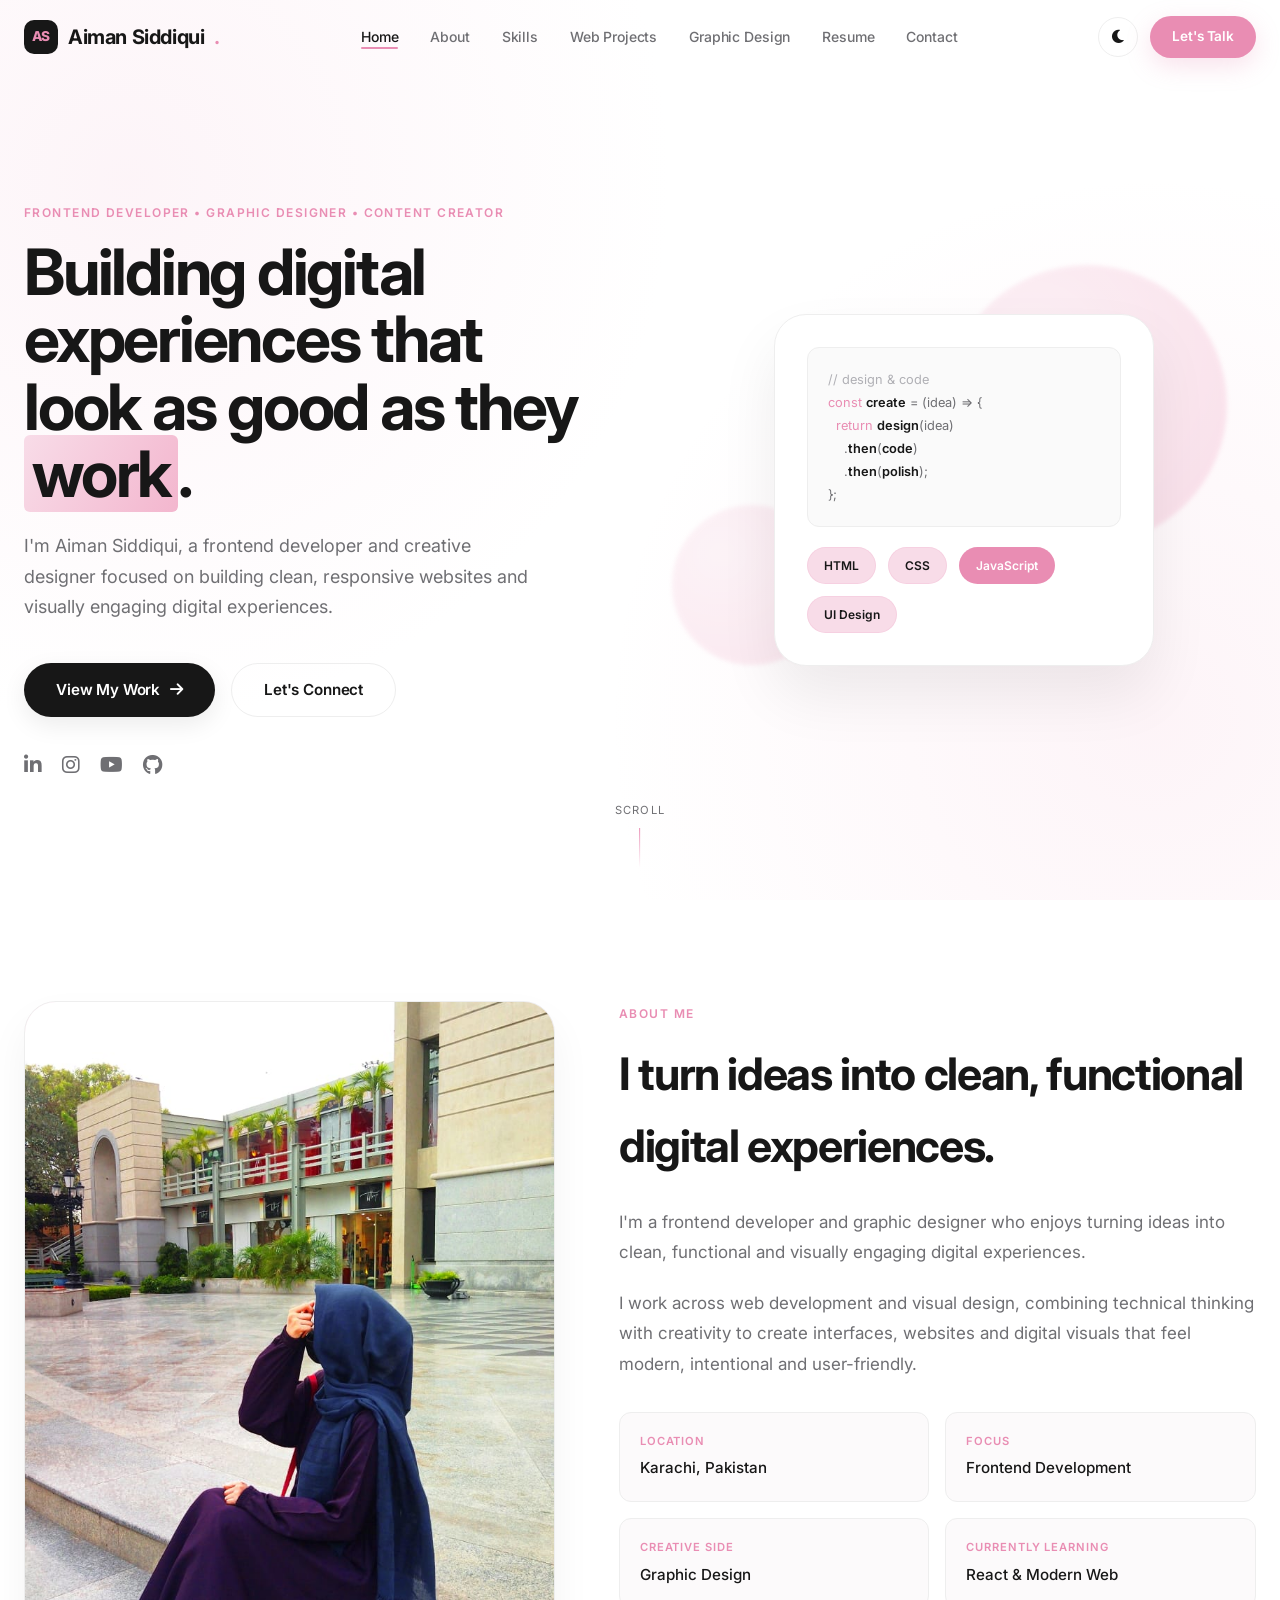
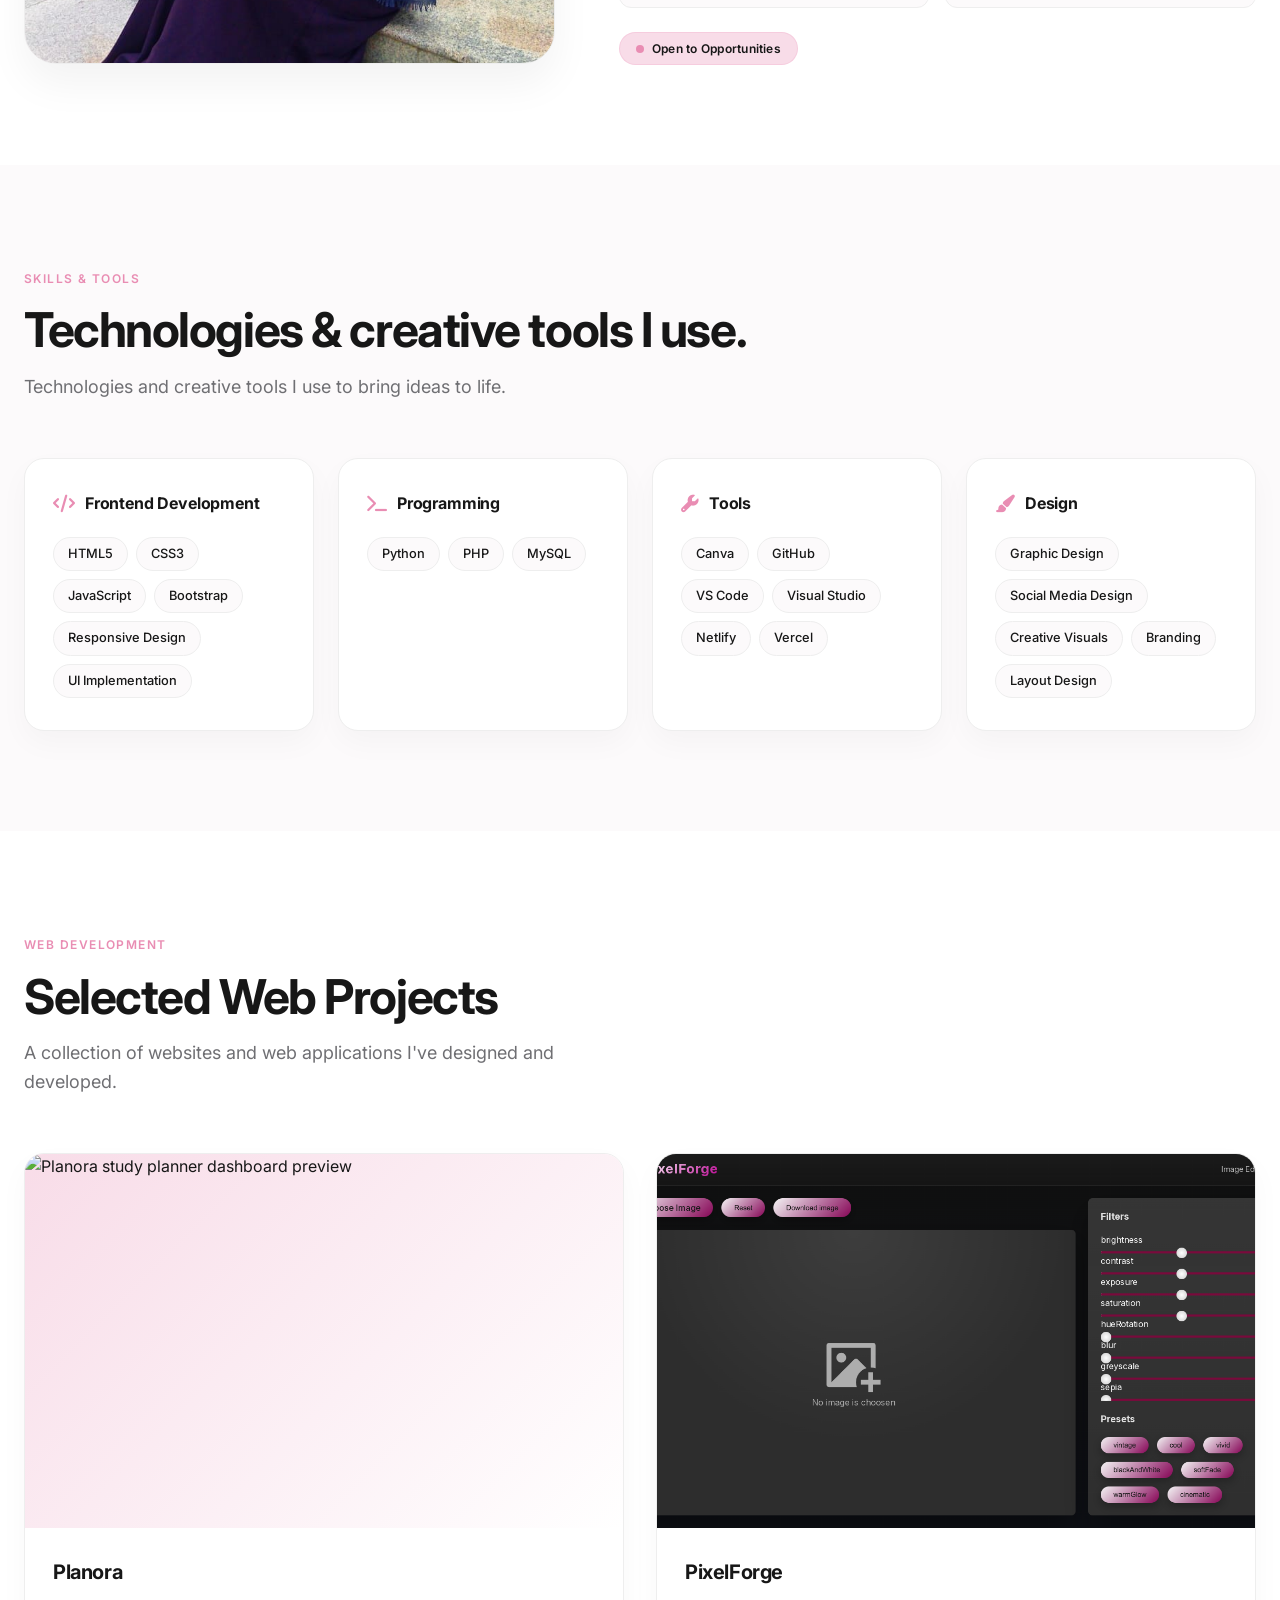
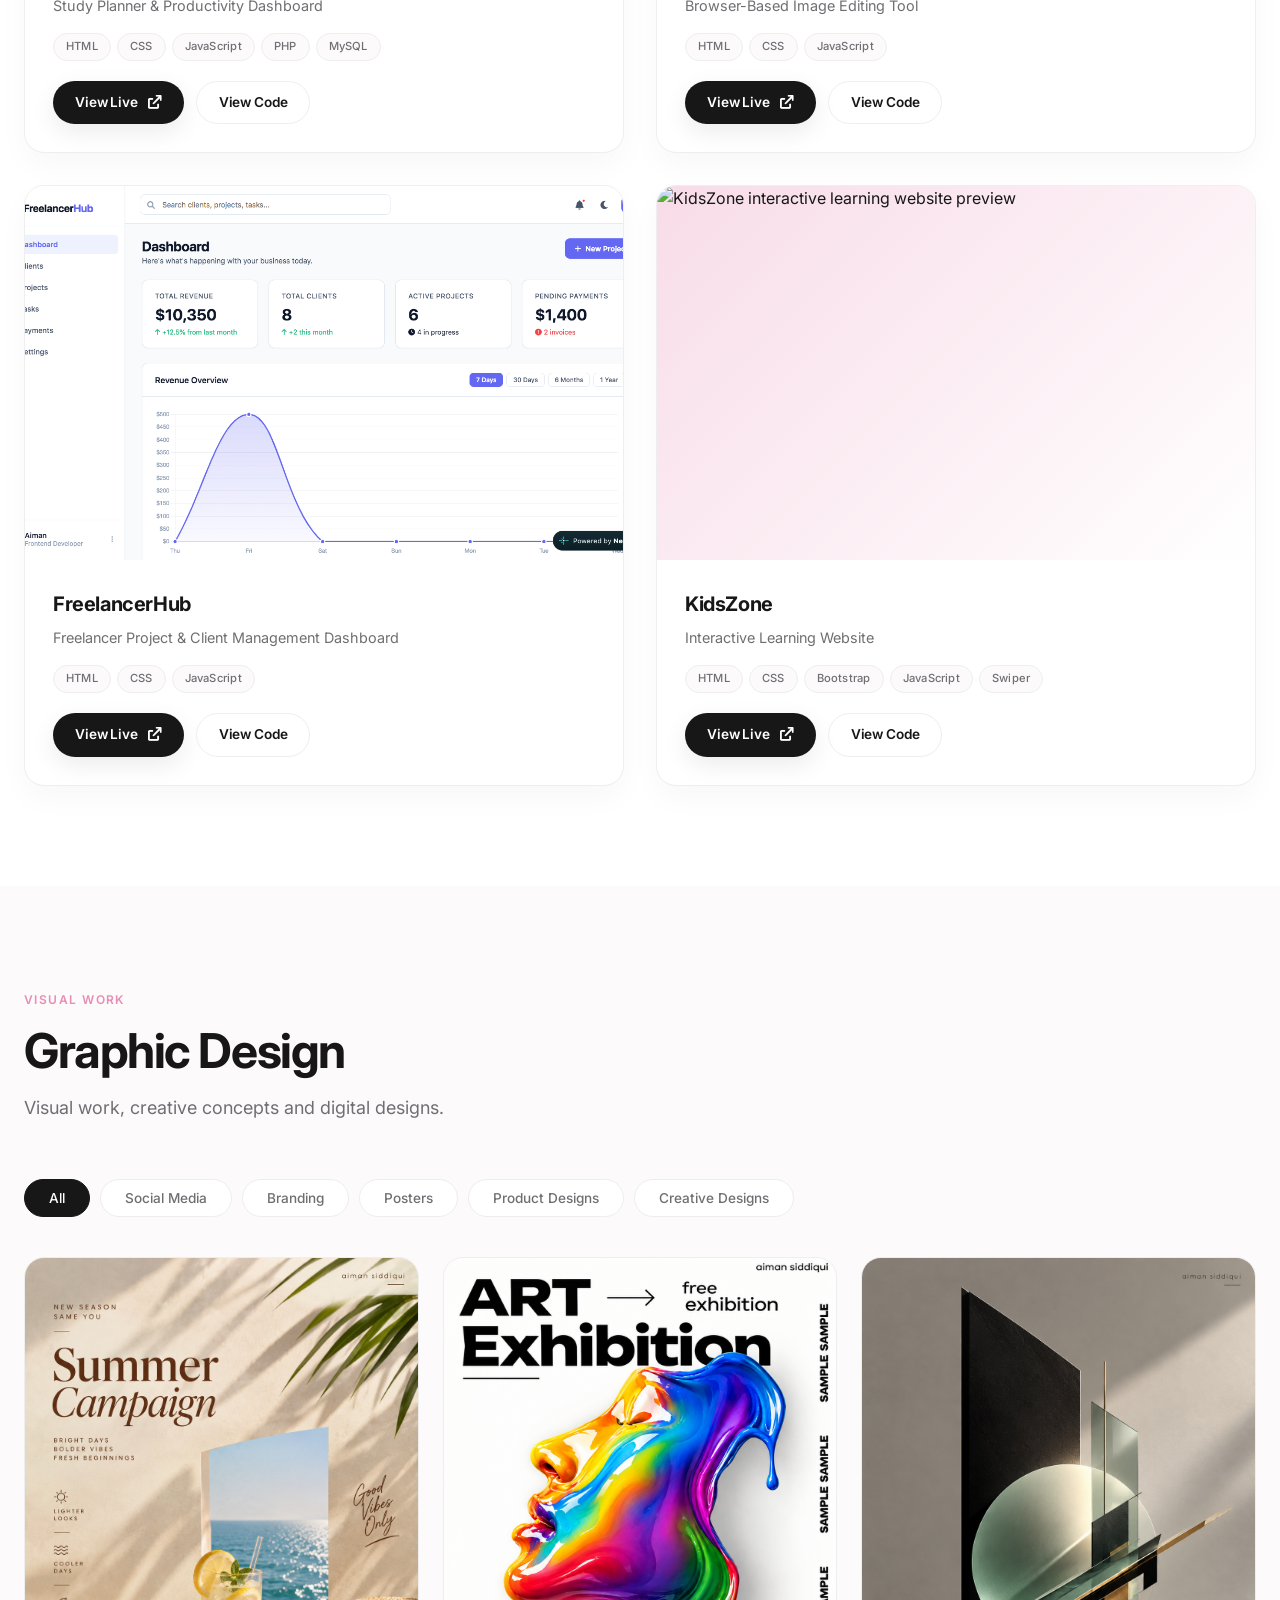
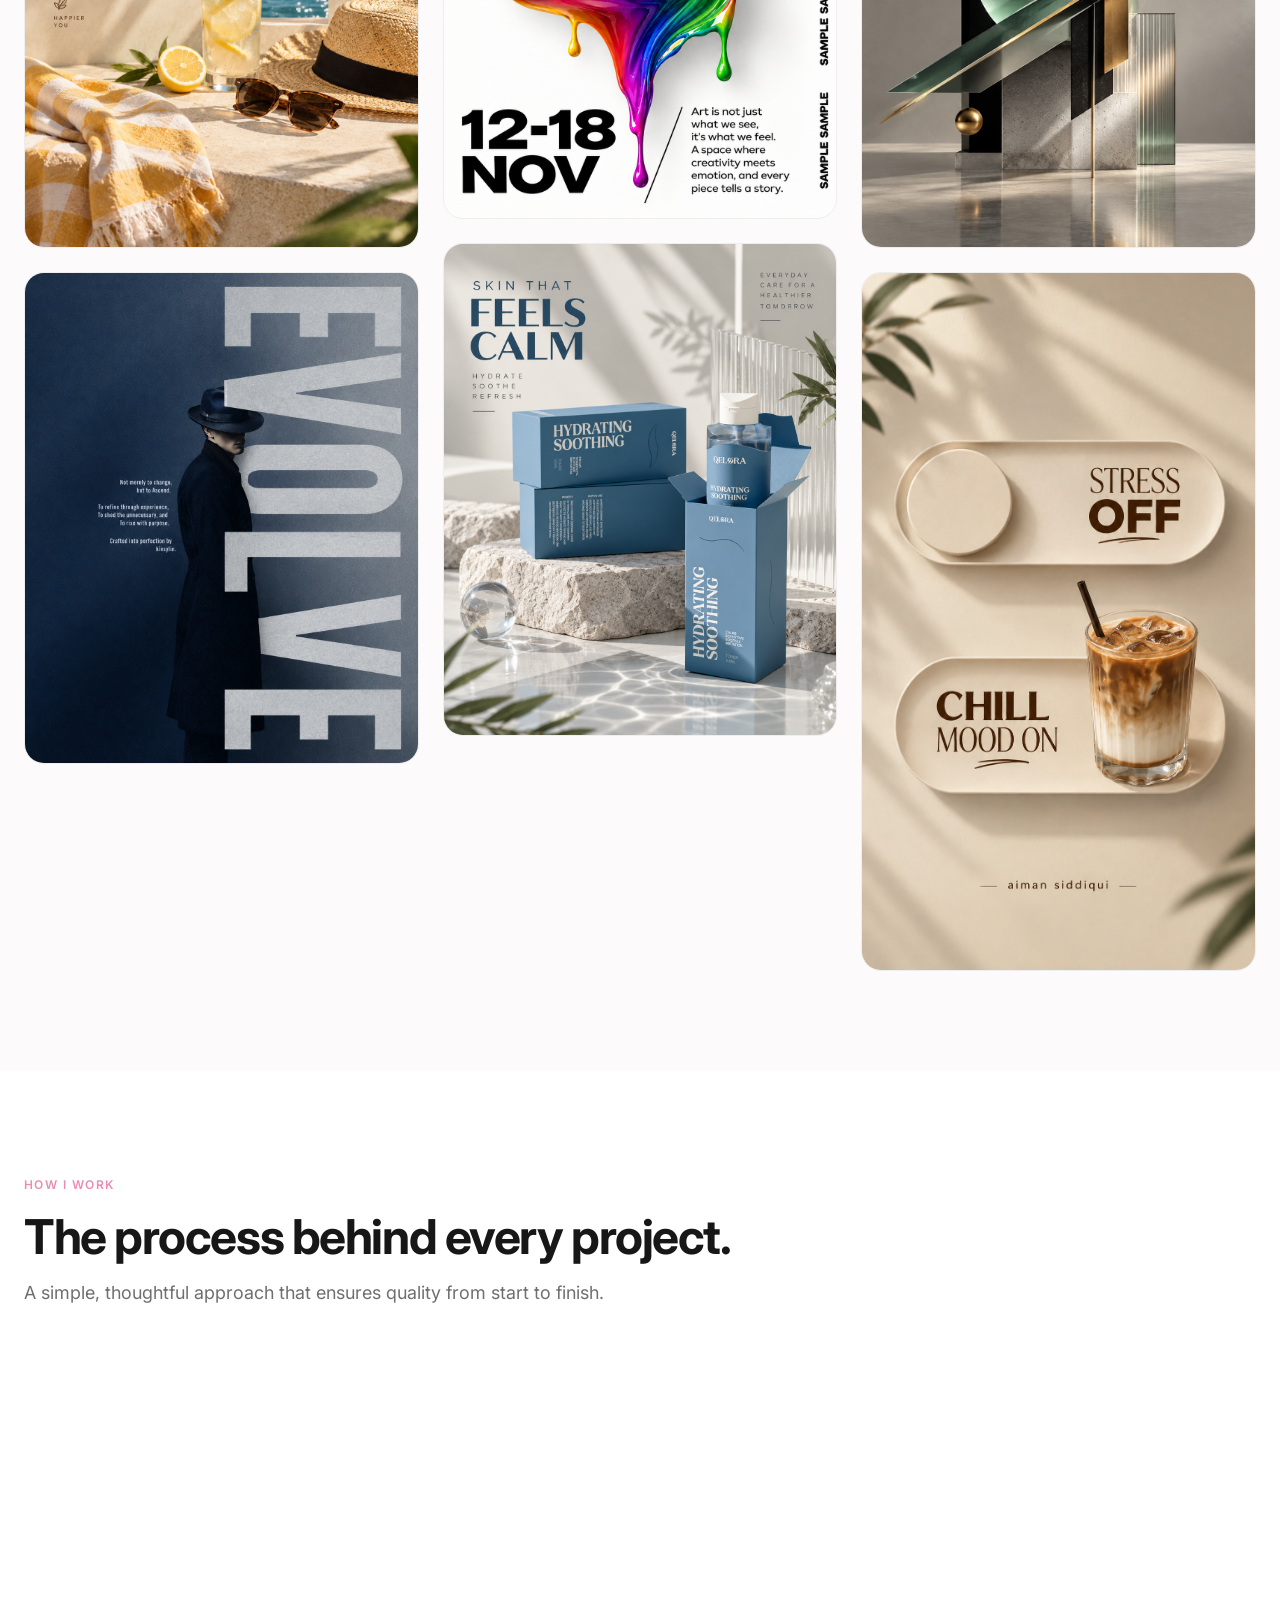
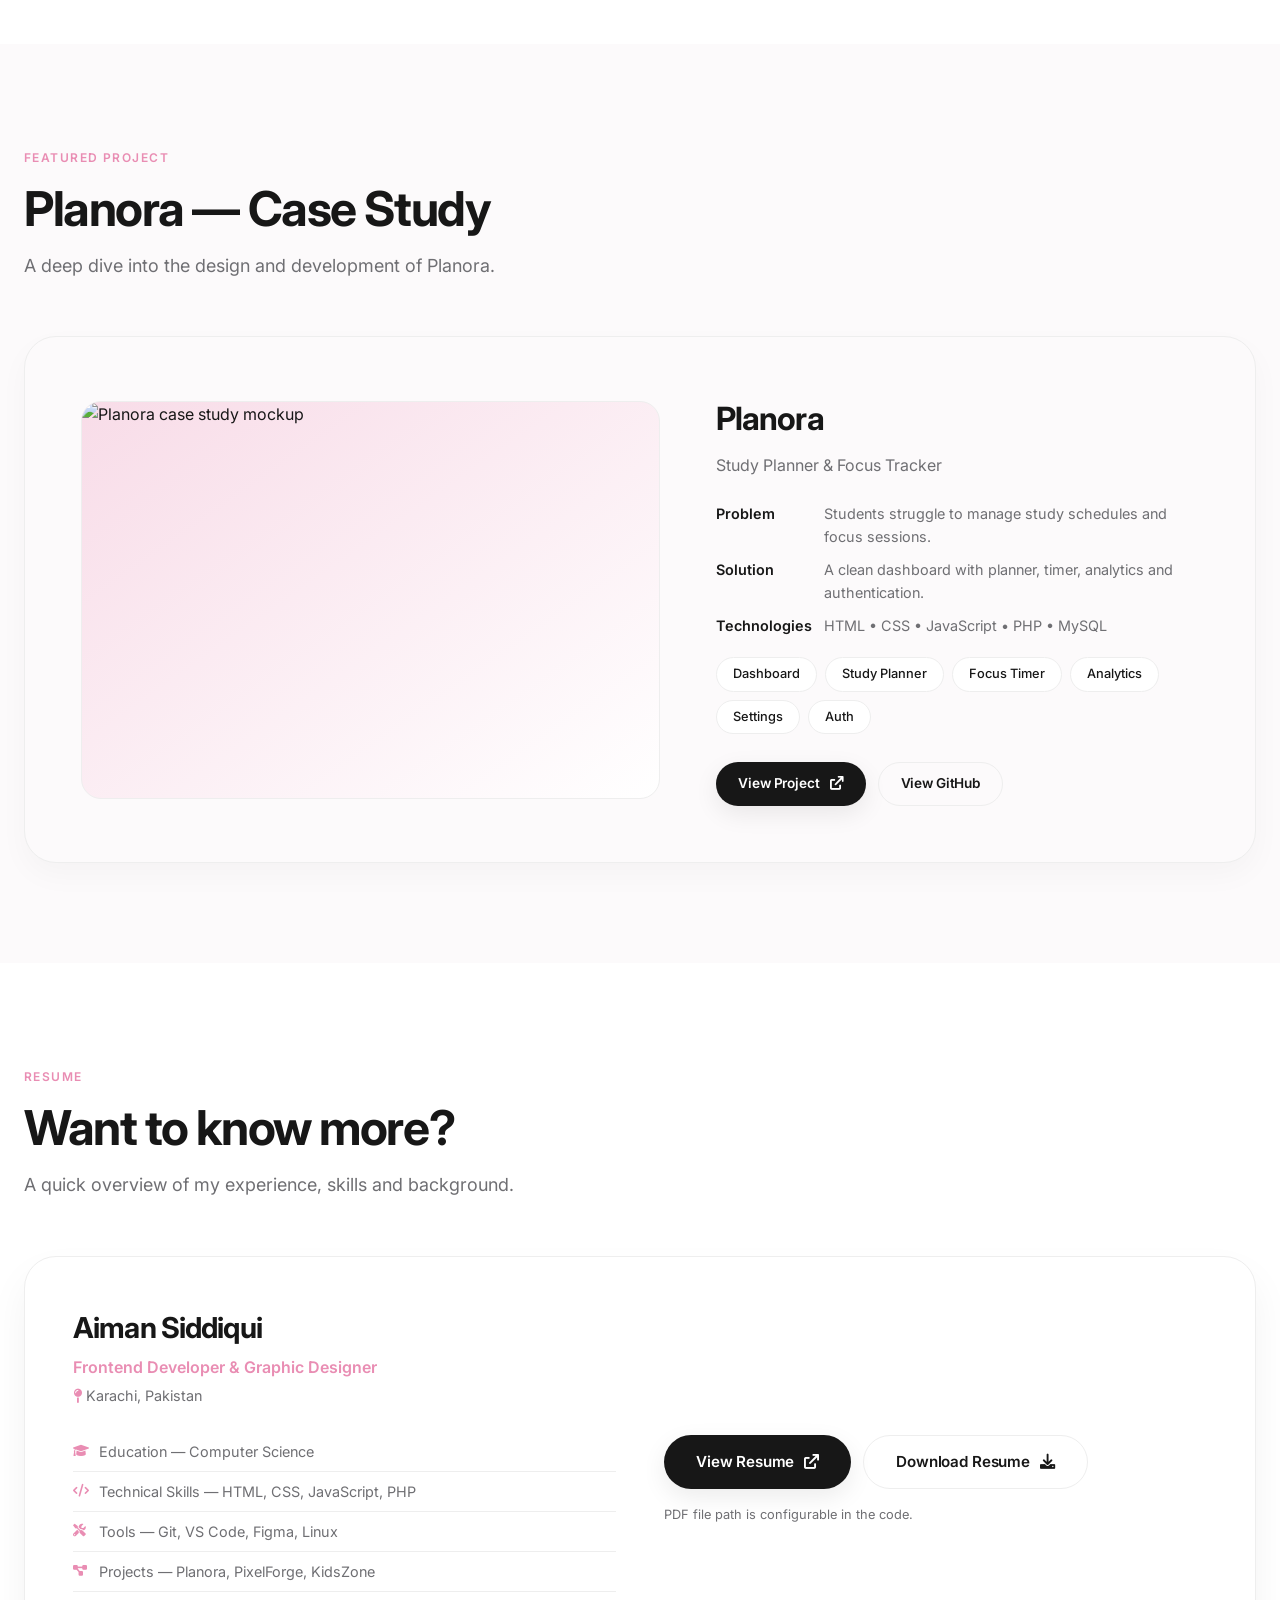
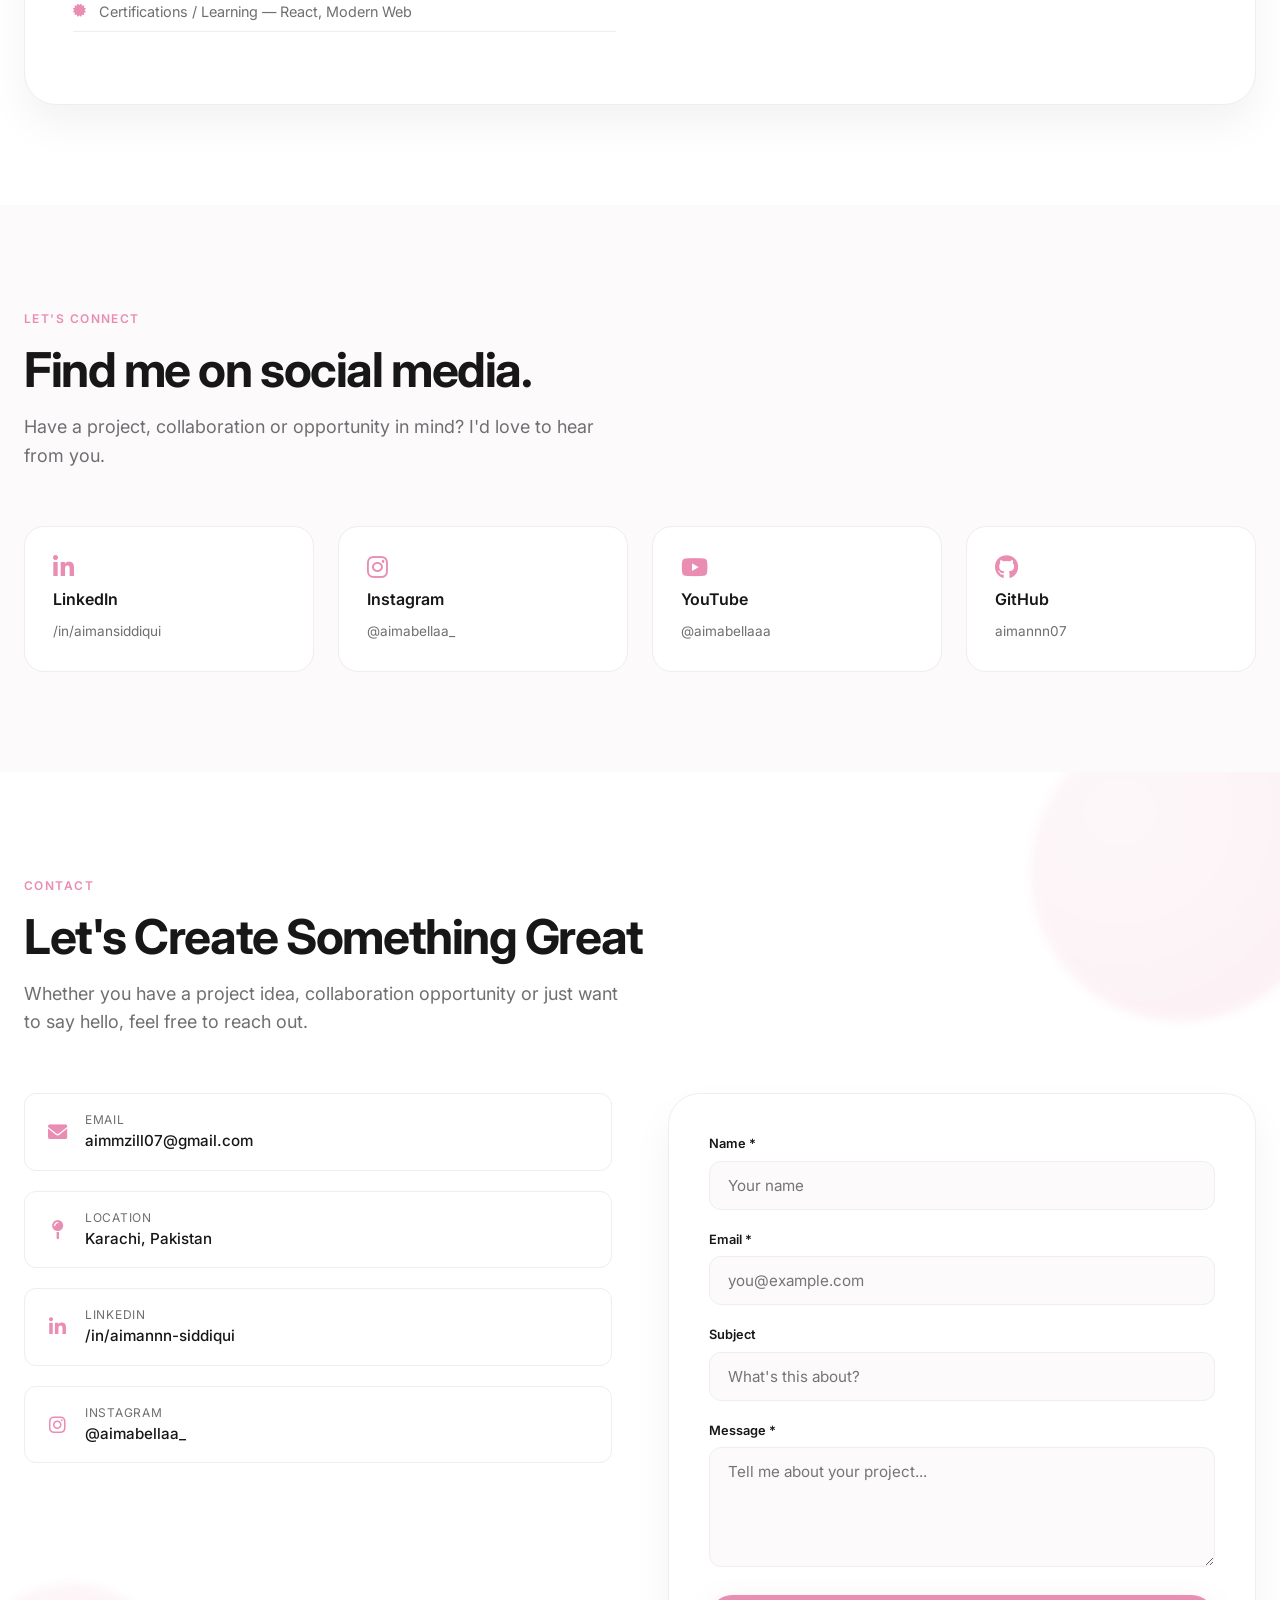
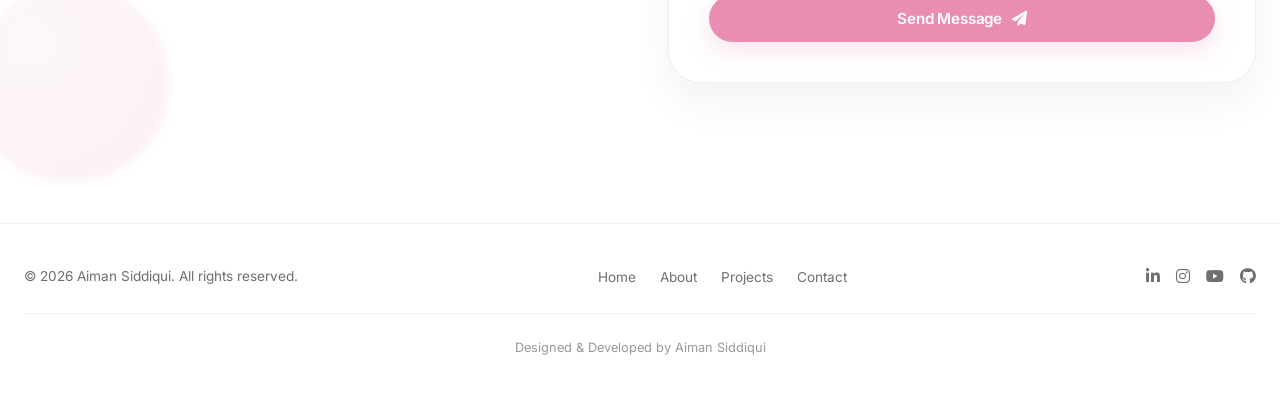
==== index.html @ 543a57fe "Initial portfolio commit" ====
<!DOCTYPE html>
<html lang="en">
<head>
  <meta charset="UTF-8" />
  <meta name="viewport" content="width=device-width, initial-scale=1.0" />
  <title>Aiman Siddiqui | Frontend Developer & Graphic Designer</title>
  <meta name="description" content="Portfolio of Aiman Siddiqui — a frontend developer and graphic designer creating clean websites, responsive interfaces and engaging digital designs." />
  <!-- Open Graph -->
  <meta property="og:title" content="Aiman Siddiqui | Frontend Developer & Graphic Designer" />
  <meta property="og:description" content="Portfolio of Aiman Siddiqui — a frontend developer and graphic designer creating clean websites, responsive interfaces and engaging digital designs." />
  <meta property="og:type" content="website" />
  <meta property="og:image" content="assets/images/og-preview.jpg" />

  <!-- ===== FAVICON — "AS" monogram (inline SVG, no image file needed) ===== -->
  <link rel="icon" type="image/svg+xml" href="data:image/svg+xml,%3Csvg xmlns='http://www.w3.org/2000/svg' viewBox='0 0 100 100'%3E%3Crect width='100' height='100' rx='22' fill='%23171717'/%3E%3Ctext x='50' y='68' font-family='Inter, Arial, sans-serif' font-size='52' font-weight='800' fill='%23E98DB3' text-anchor='middle' letter-spacing='-2'%3EAS%3C/text%3E%3C/svg%3E" />
  <!-- Apple touch icon -->
  <link rel="apple-touch-icon" href="data:image/svg+xml,%3Csvg xmlns='http://www.w3.org/2000/svg' viewBox='0 0 100 100'%3E%3Crect width='100' height='100' rx='22' fill='%23171717'/%3E%3Ctext x='50' y='68' font-family='Inter, Arial, sans-serif' font-size='52' font-weight='800' fill='%23E98DB3' text-anchor='middle' letter-spacing='-2'%3EAS%3C/text%3E%3C/svg%3E" />

  <!-- Fonts -->
  <link rel="preconnect" href="https://fonts.googleapis.com" />
  <link rel="preconnect" href="https://fonts.gstatic.com" crossorigin />
  <link href="https://fonts.googleapis.com/css2?family=Inter:opsz,wght@14..32,300..700&display=swap" rel="stylesheet" />
  <!-- Font Awesome Icons -->
  <link rel="stylesheet" href="https://cdnjs.cloudflare.com/ajax/libs/font-awesome/6.0.0-beta3/css/all.min.css" />

  <!-- External Stylesheet -->
  <link rel="stylesheet" href="css/style.css" />

  <script>
    // Prevent flash of wrong theme — set before paint
    (function() {
      try {
        var saved = localStorage.getItem('theme');
        if (saved === 'dark' || (!saved && window.matchMedia('(prefers-color-scheme: dark)').matches)) {
          document.documentElement.setAttribute('data-theme', 'dark');
        }
      } catch (e) {}
    })();
  </script>
</head>
<body>

  <!-- ========== NAVIGATION ========== -->
  <nav class="navbar" id="navbar">
    <div class="container nav-inner">
      <a href="#home" class="nav-logo">
        <span class="logo-mark">AS</span>
        Aiman Siddiqui<span>.</span>
      </a>
      <ul class="nav-links" id="navLinks">
        <li><a href="#home" class="active">Home</a></li>
        <li><a href="#about">About</a></li>
        <li><a href="#skills">Skills</a></li>
        <li><a href="#projects">Web Projects</a></li>
        <li><a href="#graphic-design">Graphic Design</a></li>
        <li><a href="#resume">Resume</a></li>
        <li><a href="#contact">Contact</a></li>
      </ul>
      <div class="nav-cta">
        <button class="theme-toggle" id="themeToggle" aria-label="Toggle dark mode" title="Toggle dark mode">
          <i class="fas fa-moon"></i>
          <i class="fas fa-sun"></i>
        </button>
        <a href="#contact" class="btn btn-pink btn-sm">Let's Talk</a>
        <button class="hamburger" id="hamburger" aria-label="Toggle menu" aria-expanded="false">
          <span></span><span></span><span></span>
        </button>
      </div>
    </div>
  </nav>

  <!-- ========== HERO ========== -->
  <section class="hero" id="home">
    <div class="container">
      <div class="hero-grid">
        <div class="hero-content reveal">
          <div class="eyebrow">FRONTEND DEVELOPER • GRAPHIC DESIGNER • CONTENT CREATOR</div>
          <h1>Building digital experiences that look as good as they <span class="highlight">work</span>.</h1>
          <p>I'm Aiman Siddiqui, a frontend developer and creative designer focused on building clean, responsive websites and visually engaging digital experiences.</p>
          <div class="hero-actions">
            <a href="#projects" class="btn btn-primary">View My Work <i class="fas fa-arrow-right"></i></a>
            <a href="#contact" class="btn btn-outline">Let's Connect</a>
          </div>
          <div class="hero-socials">
            <a href="https://www.linkedin.com/in/aimannn-siddiqui-473a24343/" target="_blank" rel="noopener" aria-label="LinkedIn"><i class="fab fa-linkedin-in"></i></a>
            <a href="https://www.instagram.com/aimabellaa_/" target="_blank" rel="noopener" aria-label="Instagram"><i class="fab fa-instagram"></i></a>
            <a href="https://www.youtube.com/@aimabellaaa" target="_blank" rel="noopener" aria-label="YouTube"><i class="fab fa-youtube"></i></a>
            <a href="https://github.com/a-aimann07" target="_blank" rel="noopener" aria-label="GitHub"><i class="fab fa-github"></i></a>
          </div>
        </div>
        <div class="hero-visual reveal reveal-delay-2">
          <div class="hero-bubble b1"></div>
          <div class="hero-bubble b2"></div>
          <div class="hero-bubble b3"></div>
          <div class="hero-card">
            <div class="code-snippet">
              <span class="line"><span class="soft">// design &amp; code</span></span>
              <span class="line"><span class="pink">const</span> <span class="dark">create</span> = (idea) => {</span>
              <span class="line">&nbsp;&nbsp;<span class="pink">return</span> <span class="dark">design</span>(idea)</span>
              <span class="line">&nbsp;&nbsp;&nbsp;&nbsp;.<span class="dark">then</span>(<span class="dark">code</span>)</span>
              <span class="line">&nbsp;&nbsp;&nbsp;&nbsp;.<span class="dark">then</span>(<span class="dark">polish</span>);</span>
              <span class="line">};</span>
            </div>
            <div class="ui-elements">
              <span class="ui-chip">HTML</span>
              <span class="ui-chip">CSS</span>
              <span class="ui-chip accent">JavaScript</span>
              <span class="ui-chip">UI Design</span>
            </div>
          </div>
        </div>
      </div>
    </div>
    <div class="scroll-indicator">
      <span>Scroll</span>
      <div class="line"></div>
    </div>
  </section>

  <!-- ========== ABOUT ========== -->
  <section class="section" id="about">
    <div class="container">
      <div class="about-grid">
        <div class="about-visual reveal">
          <img src="assets/images/aiman-portrait.jpeg" alt="Aiman Siddiqui — Frontend Developer and Graphic Designer" loading="lazy" />
        </div>
        <div class="about-content reveal reveal-delay-1">
          <div class="eyebrow">About Me</div>
          <h2>I turn ideas into clean, functional digital experiences.</h2>
          <p>I'm a frontend developer and graphic designer who enjoys turning ideas into clean, functional and visually engaging digital experiences.</p>
          <p>I work across web development and visual design, combining technical thinking with creativity to create interfaces, websites and digital visuals that feel modern, intentional and user-friendly.</p>
          <div class="about-info-grid">
            <div class="info-card">
              <div class="label">Location</div>
              <div class="value">Karachi, Pakistan</div>
            </div>
            <div class="info-card">
              <div class="label">Focus</div>
              <div class="value">Frontend Development</div>
            </div>
            <div class="info-card">
              <div class="label">Creative Side</div>
              <div class="value">Graphic Design</div>
            </div>
            <div class="info-card">
              <div class="label">Currently Learning</div>
              <div class="value">React &amp; Modern Web</div>
            </div>
          </div>
          <div style="margin-top: 24px;">
            <span class="badge"><span class="dot"></span> Open to Opportunities</span>
          </div>
        </div>
      </div>
    </div>
  </section>

  <!-- ========== SKILLS ========== -->
  <section class="section" id="skills" style="background: var(--bg-off);">
    <div class="container">
      <div class="eyebrow">Skills &amp; Tools</div>
      <h2 class="section-title">Technologies &amp; creative tools I use.</h2>
      <p class="section-sub">Technologies and creative tools I use to bring ideas to life.</p>
      <div class="skills-grid">
        <div class="skill-card reveal">
          <h3><i class="fas fa-code"></i> Frontend Development</h3>
          <div class="skill-tags">
            <span class="skill-tag">HTML5</span>
            <span class="skill-tag">CSS3</span>
            <span class="skill-tag">JavaScript</span>
            <span class="skill-tag">Bootstrap</span>
            <span class="skill-tag">Responsive Design</span>
            <span class="skill-tag">UI Implementation</span>
          </div>
        </div>
        <div class="skill-card reveal reveal-delay-1">
          <h3><i class="fas fa-terminal"></i> Programming</h3>
          <div class="skill-tags">
            <span class="skill-tag">Python</span>
            <span class="skill-tag">PHP</span>
            <span class="skill-tag">MySQL</span>
          </div>
        </div>
        <div class="skill-card reveal reveal-delay-2">
          <h3><i class="fas fa-wrench"></i> Tools</h3>
          <div class="skill-tags">
            <span class="skill-tag">Canva</span>
            <span class="skill-tag">GitHub</span>
            <span class="skill-tag">VS Code</span>
            <span class="skill-tag">Visual Studio</span>
            <span class="skill-tag">Netlify</span>
            <span class="skill-tag">Vercel</span>
          </div>
        </div>
        <div class="skill-card reveal reveal-delay-3">
          <h3><i class="fas fa-paint-brush"></i> Design</h3>
          <div class="skill-tags">
            <span class="skill-tag">Graphic Design</span>
            <span class="skill-tag">Social Media Design</span>
            <span class="skill-tag">Creative Visuals</span>
            <span class="skill-tag">Branding</span>
            <span class="skill-tag">Layout Design</span>
          </div>
        </div>
      </div>
    </div>
  </section>

  <!-- ========== WEB PROJECTS ========== -->
  <section class="section" id="projects">
    <div class="container">
      <div class="eyebrow">Web Development</div>
      <h2 class="section-title">Selected Web Projects</h2>
      <p class="section-sub">A collection of websites and web applications I've designed and developed.</p>
      <div class="projects-grid" id="projectsGrid">
        <!-- Project 01 -->
        <article class="project-card reveal">
          <div class="preview">
            <img src="assets/projects/planora-preview.png" alt="Planora study planner dashboard preview" loading="lazy" />
          </div>
          <div class="info">
            <h3>Planora</h3>
            <p class="desc">Study Planner &amp; Productivity Dashboard</p>
            <div class="tech-tags">
              <span>HTML</span><span>CSS</span><span>JavaScript</span><span>PHP</span><span>MySQL</span>
            </div>
            <div class="actions">
              <a href="#" class="btn btn-primary btn-sm">View Live <i class="fas fa-arrow-up-right-from-square"></i></a>
              <a href="#" class="btn btn-outline btn-sm">View Code</a>
            </div>
          </div>
        </article>
        <!-- Project 02 -->
        <article class="project-card reveal reveal-delay-1">
          <div class="preview">
            <img src="assets/projects/pixelforge-preview.png" alt="PixelForge browser-based image editor preview" loading="lazy" />
          </div>
          <div class="info">
            <h3>PixelForge</h3>
            <p class="desc">Browser-Based Image Editing Tool</p>
            <div class="tech-tags">
              <span>HTML</span><span>CSS</span><span>JavaScript</span>
            </div>
            <div class="actions">
              <a href="https://pixelforge-webeditor.netlify.app" target="_blank" rel="noopener" class="btn btn-primary btn-sm">View Live <i class="fas fa-arrow-up-right-from-square"></i></a>
              <a href="https://github.com/a-aimann07/PixelForge-Web-Image-Editor" target="_blank" rel="noopener" class="btn btn-outline btn-sm">View Code</a>
            </div>
          </div>
        </article>
        <!-- Project 03 -->
        <article class="project-card reveal reveal-delay-2">
          <div class="preview">
            <img src="assets/projects/freelancerhub-preview.png" alt="FreelancerHub dashboard preview" loading="lazy" />
          </div>
          <div class="info">
            <h3>FreelancerHub</h3>
            <p class="desc">Freelancer Project &amp; Client Management Dashboard</p>
            <div class="tech-tags">
              <span>HTML</span><span>CSS</span><span>JavaScript</span>
            </div>
            <div class="actions">
              <a href="https://freelancerhub-dashboard.netlify.app" target="_blank" rel="noopener" class="btn btn-primary btn-sm">View Live <i class="fas fa-arrow-up-right-from-square"></i></a>
              <a href="https://github.com/a-aimann07/FreelancerHub-Freelancer-Management-Dashboard" target="_blank" rel="noopener" class="btn btn-outline btn-sm">View Code</a>
            </div>
          </div>
        </article>
        <!-- Project 04 -->
        <article class="project-card reveal reveal-delay-3">
          <div class="preview">
            <img src="assets/projects/kidszone-preview.png" alt="KidsZone interactive learning website preview" loading="lazy" />
          </div>
          <div class="info">
            <h3>KidsZone</h3>
            <p class="desc">Interactive Learning Website</p>
            <div class="tech-tags">
              <span>HTML</span><span>CSS</span><span>Bootstrap</span><span>JavaScript</span><span>Swiper</span>
            </div>
            <div class="actions">
              <a href="#" class="btn btn-primary btn-sm">View Live <i class="fas fa-arrow-up-right-from-square"></i></a>
              <a href="#" class="btn btn-outline btn-sm">View Code</a>
            </div>
          </div>
        </article>
      </div>
    </div>
  </section>

  <!-- ========== GRAPHIC DESIGN ========== -->
  <section class="section" id="graphic-design" style="background: var(--bg-off);">
    <div class="container">
      <div class="eyebrow">Visual Work</div>
      <h2 class="section-title">Graphic Design</h2>
      <p class="section-sub">Visual work, creative concepts and digital designs.</p>
      <div class="filter-bar reveal">
        <button class="filter-btn active" data-filter="all">All</button>
        <button class="filter-btn" data-filter="social">Social Media</button>
        <button class="filter-btn" data-filter="branding">Branding</button>
        <button class="filter-btn" data-filter="posters">Posters</button>
        <button class="filter-btn" data-filter="product">Product Designs</button>
        <button class="filter-btn" data-filter="creative">Creative Designs</button>
      </div>
      <div class="masonry" id="masonryGrid">
        <div class="masonry-item reveal" data-category="social">
          <img src="assets/graphic-design/summer-campaign.png" alt="Summer campaign social media designs" loading="lazy" />
          <div class="overlay">
            <div class="title">Summer Campaign</div>
            <div class="cat">Social Media</div>
          </div>
        </div>
        <div class="masonry-item reveal reveal-delay-1" data-category="branding">
          <img src="assets/graphic-design/brand-cover.png" alt="Bloom Studio Brand identity design" loading="lazy" />
          <div class="overlay">
            <div class="title">Brand Cover</div>
            <div class="cat">Branding</div>
          </div>
        </div>
        <div class="masonry-item reveal reveal-delay-2" data-category="posters">
          <img src="assets/graphic-design/art-exhibition-poster.png" alt="Art Exhibition Poster design" loading="lazy" />
          <div class="overlay">
            <div class="title">Art Exhibition Poster</div>
            <div class="cat">Posters</div>
          </div>
        </div>
        <div class="masonry-item reveal reveal-delay-3" data-category="product">
          <img src="assets/graphic-design/skincare-packaging.png" alt="Skincare packaging design" loading="lazy" />
          <div class="overlay">
            <div class="title">Skincare Packaging</div>
            <div class="cat">Product Designs</div>
          </div>
        </div>
        <div class="masonry-item reveal" data-category="creative">
          <img src="assets/graphic-design/abstract-explorations.png" alt="Abstract creative illustration design" loading="lazy" />
          <div class="overlay">
            <div class="title">Abstract Explorations</div>
            <div class="cat">Creative Designs</div>
          </div>
        </div>
        <div class="masonry-item reveal reveal-delay-1" data-category="social">
          <img src="assets/graphic-design/instagram-stories.png" alt="Instagram story designs" loading="lazy" />
          <div class="overlay">
            <div class="title">Instagram Stories</div>
            <div class="cat">Social Media</div>
          </div>
        </div>
      </div>
    </div>
  </section>

  <!-- ========== CREATIVE PROCESS ========== -->
  <section class="section" id="process">
    <div class="container">
      <div class="eyebrow">How I Work</div>
      <h2 class="section-title">The process behind every project.</h2>
      <p class="section-sub">A simple, thoughtful approach that ensures quality from start to finish.</p>
      <div class="process-timeline">
        <div class="process-step reveal">
          <div class="number">01 — Discover</div>
          <h4>Understand</h4>
          <p>Understand the idea, audience and goals.</p>
        </div>
        <div class="process-step reveal reveal-delay-1">
          <div class="number">02 — Design</div>
          <h4>Visual Direction</h4>
          <p>Create the visual direction and user experience.</p>
        </div>
        <div class="process-step reveal reveal-delay-2">
          <div class="number">03 — Develop</div>
          <h4>Build</h4>
          <p>Turn the design into a responsive, functional website.</p>
        </div>
        <div class="process-step reveal reveal-delay-3">
          <div class="number">04 — Refine</div>
          <h4>Polish</h4>
          <p>Test, polish and improve every detail.</p>
        </div>
      </div>
    </div>
  </section>

  <!-- ========== FEATURED CASE STUDY ========== -->
  <section class="section" id="case-study" style="background: var(--bg-off);">
    <div class="container">
      <div class="eyebrow">Featured Project</div>
      <h2 class="section-title">Planora — Case Study</h2>
      <p class="section-sub">A deep dive into the design and development of Planora.</p>
      <div class="case-study reveal">
        <div class="mockup">
          <img src="assets/projects/planora-preview.png" alt="Planora case study mockup" loading="lazy" />
        </div>
        <div class="case-details">
          <h3>Planora</h3>
          <p class="sub">Study Planner &amp; Focus Tracker</p>
          <div class="detail-row">
            <span class="label">Problem</span>
            <span class="value">Students struggle to manage study schedules and focus sessions.</span>
          </div>
          <div class="detail-row">
            <span class="label">Solution</span>
            <span class="value">A clean dashboard with planner, timer, analytics and authentication.</span>
          </div>
          <div class="detail-row">
            <span class="label">Technologies</span>
            <span class="value">HTML • CSS • JavaScript • PHP • MySQL</span>
          </div>
          <div class="features">
            <span>Dashboard</span>
            <span>Study Planner</span>
            <span>Focus Timer</span>
            <span>Analytics</span>
            <span>Settings</span>
            <span>Auth</span>
          </div>
          <div style="display: flex; gap: 12px; flex-wrap: wrap;">
            <a href="#" class="btn btn-primary btn-sm">View Project <i class="fas fa-arrow-up-right-from-square"></i></a>
            <a href="#" class="btn btn-outline btn-sm">View GitHub</a>
          </div>
        </div>
      </div>
    </div>
  </section>

  <!-- ========== RESUME ========== -->
  <section class="section" id="resume">
    <div class="container">
      <div class="eyebrow">Resume</div>
      <h2 class="section-title">Want to know more?</h2>
      <p class="section-sub">A quick overview of my experience, skills and background.</p>
      <div class="resume-card reveal">
        <div>
          <h3>Aiman Siddiqui</h3>
          <p class="role">Frontend Developer &amp; Graphic Designer</p>
          <p class="location"><i class="fas fa-map-pin" style="color: var(--accent-pink);"></i> Karachi, Pakistan</p>
          <ul>
            <li><i class="fas fa-graduation-cap"></i> Education — Computer Science</li>
            <li><i class="fas fa-code"></i> Technical Skills — HTML, CSS, JavaScript, PHP</li>
            <li><i class="fas fa-tools"></i> Tools — Git, VS Code, Figma, Linux</li>
            <li><i class="fas fa-project-diagram"></i> Projects — Planora, PixelForge, KidsZone</li>
            <li><i class="fas fa-certificate"></i> Certifications / Learning — React, Modern Web</li>
          </ul>
        </div>
        <div style="display: flex; flex-direction: column; justify-content: center;">
          <div class="resume-actions">
            <a href="resume/Aiman_Siddiqui_Resume.pdf" target="_blank" class="btn btn-primary">View Resume <i class="fas fa-arrow-up-right-from-square"></i></a>
            <a href="resume/Aiman_Siddiqui_Resume.pdf" download class="btn btn-outline">Download Resume <i class="fas fa-download"></i></a>
          </div>
          <p style="margin-top: 16px; font-size: 0.8rem; color: var(--secondary);">PDF file path is configurable in the code.</p>
        </div>
      </div>
    </div>
  </section>

  <!-- ========== SOCIAL LINKS ========== -->
  <section class="section" id="social" style="background: var(--bg-off);">
    <div class="container">
      <div class="eyebrow">Let's Connect</div>
      <h2 class="section-title">Find me on social media.</h2>
      <p class="section-sub">Have a project, collaboration or opportunity in mind? I'd love to hear from you.</p>
      <div class="social-grid">
        <a href="https://www.linkedin.com/in/aimannn-siddiqui-473a24343/" target="_blank" rel="noopener" class="social-card reveal">
          <i class="fab fa-linkedin-in"></i>
          <div class="platform">LinkedIn</div>
          <div class="handle">/in/aimansiddiqui</div>
        </a>
        <a href="https://www.instagram.com/aimabellaa_/" target="_blank" rel="noopener" class="social-card reveal reveal-delay-1">
          <i class="fab fa-instagram"></i>
          <div class="platform">Instagram</div>
          <div class="handle">@aimabellaa_</div>
        </a>
        <a href="https://www.youtube.com/@aimabellaaa" target="_blank" rel="noopener" class="social-card reveal reveal-delay-2">
          <i class="fab fa-youtube"></i>
          <div class="platform">YouTube</div>
          <div class="handle">@aimabellaaa</div>
        </a>
        <a href="https://github.com/a-aimann07" target="_blank" rel="noopener" class="social-card reveal reveal-delay-3">
          <i class="fab fa-github"></i>
          <div class="platform">GitHub</div>
          <div class="handle">aimannn07</div>
        </a>
      </div>
    </div>
  </section>

  <!-- ========== CONTACT ========== -->
  <section class="section" id="contact" style="position: relative; overflow: hidden;">
    <div class="contact-bubble" style="width: 300px; height: 300px; top: -50px; right: -50px;"></div>
    <div class="contact-bubble" style="width: 200px; height: 200px; bottom: 0; left: -30px;"></div>
    <div class="container">
      <div class="eyebrow">Contact</div>
      <h2 class="section-title">Let's Create Something Great</h2>
      <p class="section-sub">Whether you have a project idea, collaboration opportunity or just want to say hello, feel free to reach out.</p>
      <div class="contact-grid">
        <div class="contact-info-block reveal">
          <div class="contact-item">
            <i class="fas fa-envelope"></i>
            <div>
              <div class="label">Email</div>
              <div class="value">aimmzill07@gmail.com</div>
            </div>
          </div>
          <div class="contact-item">
            <i class="fas fa-map-pin"></i>
            <div>
              <div class="label">Location</div>
              <div class="value">Karachi, Pakistan</div>
            </div>
          </div>
          <div class="contact-item">
            <i class="fab fa-linkedin-in"></i>
            <div>
              <div class="label">LinkedIn</div>
              <div class="value">/in/aimannn-siddiqui</div>
            </div>
          </div>
          <div class="contact-item">
            <i class="fab fa-instagram"></i>
            <div>
              <div class="label">Instagram</div>
              <div class="value">@aimabellaa_</div>
            </div>
          </div>
        </div>
        <form class="contact-form reveal reveal-delay-1" id="contactForm" novalidate>
          <div class="form-group">
            <label for="name">Name *</label>
            <input type="text" id="name" name="name" placeholder="Your name" required />
            <div class="error">Please enter your name.</div>
          </div>
          <div class="form-group">
            <label for="email">Email *</label>
            <input type="email" id="email" name="email" placeholder="you@example.com" required />
            <div class="error">Please enter a valid email address.</div>
          </div>
          <div class="form-group">
            <label for="subject">Subject</label>
            <input type="text" id="subject" name="subject" placeholder="What's this about?" />
          </div>
          <div class="form-group">
            <label for="message">Message *</label>
            <textarea id="message" name="message" placeholder="Tell me about your project..." required></textarea>
            <div class="error">Please enter a message.</div>
          </div>
          <button type="submit" class="btn btn-pink" style="width: 100%;">Send Message <i class="fas fa-paper-plane"></i></button>
          <div class="form-success" id="formSuccess">
            <i class="fas fa-check-circle"></i>
            <h4>Message Sent!</h4>
            <p>Thanks for reaching out. I'll get back to you soon.</p>
          </div>
        </form>
      </div>
    </div>
  </section>

  <!-- ========== FOOTER ========== -->
  <footer class="footer">
    <div class="container">
      <div class="footer-inner">
        <div class="footer-left">© 2026 Aiman Siddiqui. All rights reserved.</div>
        <ul class="footer-links">
          <li><a href="#home">Home</a></li>
          <li><a href="#about">About</a></li>
          <li><a href="#projects">Projects</a></li>
          <li><a href="#contact">Contact</a></li>
        </ul>
        <div class="footer-socials">
          <a href="https://www.linkedin.com/in/aimannn-siddiqui-473a24343/" target="_blank" rel="noopener" aria-label="LinkedIn"><i class="fab fa-linkedin-in"></i></a>
          <a href="https://www.instagram.com/aimabellaa_/" target="_blank" rel="noopener" aria-label="Instagram"><i class="fab fa-instagram"></i></a>
          <a href="https://www.youtube.com/@aimabellaaa" target="_blank" rel="noopener" aria-label="YouTube"><i class="fab fa-youtube"></i></a>
          <a href="https://github.com/a-aimann07ui" target="_blank" rel="noopener" aria-label="GitHub"><i class="fab fa-github"></i></a>
        </div>
      </div>
      <div class="footer-credit">Designed &amp; Developed by Aiman Siddiqui</div>
    </div>
  </footer>

  <!-- ========== LIGHTBOX ========== -->
  <div class="lightbox" id="lightbox" role="dialog" aria-modal="true" aria-label="Image preview">
    <span class="close" id="lightboxClose" aria-label="Close">&times;</span>
    <img src="" alt="Enlarged design preview" id="lightboxImg" />
  </div>

  <!-- External JavaScript -->
  <script src="js/script.js"></script>
</body>
</html>
---- css/style.css ----
/* ---------- RESET & VARIABLES ---------- */
* {
    margin: 0;
    padding: 0;
    box-sizing: border-box;
  }
  
  :root {
    --bg: #FFFFFF;
    --bg-off: #FCFAFB;
    --soft-pink: #F8DCE8;
    --bubble-pink: #F3B6CE;
    --accent-pink: #E98DB3;
    --dark: #171717;
    --secondary: #6F6F73;
    --border: #EEEEEE;
    --shadow-sm: 0 12px 30px rgba(0, 0, 0, 0.03);
    --shadow-md: 0 20px 40px rgba(0, 0, 0, 0.05);
    --shadow-lg: 0 30px 60px rgba(0, 0, 0, 0.07);
    --radius-sm: 12px;
    --radius-md: 20px;
    --radius-lg: 32px;
    --radius-xl: 48px;
    --font: 'Inter', -apple-system, BlinkMacSystemFont, 'Segoe UI', sans-serif;
    --glass: rgba(255, 255, 255, 0.7);
    --transition: all 0.3s cubic-bezier(0.25, 0.46, 0.45, 0.94);
    --code-bg: #fafafa;
  }
  
  /* ---------- DARK THEME ---------- */
  [data-theme="dark"] {
    --bg: #0E0E10;
    --bg-off: #16161A;
    --soft-pink: #2A1E28;
    --bubble-pink: #3A2838;
    --accent-pink: #F3A6C4;
    --dark: #F5F5F7;
    --secondary: #A0A0A8;
    --border: #26262C;
    --shadow-sm: 0 12px 30px rgba(0, 0, 0, 0.3);
    --shadow-md: 0 20px 40px rgba(0, 0, 0, 0.4);
    --shadow-lg: 0 30px 60px rgba(0, 0, 0, 0.5);
    --glass: rgba(20, 20, 24, 0.75);
    --code-bg: #1C1C22;
  }
  
  [data-theme="dark"] body {
    background-image: radial-gradient(circle at 10% 20%, rgba(243, 166, 196, 0.06) 0%, transparent 40%),
                      radial-gradient(circle at 90% 80%, rgba(243, 166, 196, 0.04) 0%, transparent 40%);
  }
  
  html {
    scroll-behavior: smooth;
  }
  
  body {
    font-family: var(--font);
    background-color: var(--bg);
    color: var(--dark);
    line-height: 1.6;
    -webkit-font-smoothing: antialiased;
    overflow-x: hidden;
    background-image: radial-gradient(circle at 10% 20%, rgba(248, 220, 232, 0.3) 0%, transparent 40%),
                      radial-gradient(circle at 90% 80%, rgba(243, 182, 206, 0.15) 0%, transparent 40%);
    background-attachment: fixed;
    transition: background-color 0.4s ease, color 0.4s ease;
  }
  
  /* ---------- UTILITY ---------- */
  .container {
    max-width: 1280px;
    margin: 0 auto;
    padding: 0 24px;
  }
  
  .section {
    padding: 100px 0;
    position: relative;
  }
  
  .section-title {
    font-size: clamp(2rem, 4vw, 3rem);
    font-weight: 700;
    letter-spacing: -0.03em;
    line-height: 1.1;
    margin-bottom: 16px;
  }
  
  .section-sub {
    font-size: 1.125rem;
    color: var(--secondary);
    max-width: 600px;
    margin-bottom: 56px;
  }
  
  .eyebrow {
    font-size: 0.75rem;
    font-weight: 600;
    letter-spacing: 0.12em;
    text-transform: uppercase;
    color: var(--accent-pink);
    margin-bottom: 16px;
    display: inline-block;
  }
  
  .badge {
    display: inline-flex;
    align-items: center;
    gap: 8px;
    background: var(--soft-pink);
    color: var(--dark);
    padding: 6px 16px;
    border-radius: 100px;
    font-size: 0.75rem;
    font-weight: 600;
    letter-spacing: 0.02em;
    border: 1px solid rgba(233, 141, 179, 0.2);
  }
  
  .badge .dot {
    width: 8px;
    height: 8px;
    background: var(--accent-pink);
    border-radius: 50%;
    display: inline-block;
    animation: pulse-dot 2s infinite;
  }
  
  @keyframes pulse-dot {
    0%, 100% { opacity: 1; transform: scale(1); }
    50% { opacity: 0.5; transform: scale(0.8); }
  }
  
  /* ---------- BUTTONS ---------- */
  .btn {
    display: inline-flex;
    align-items: center;
    justify-content: center;
    gap: 10px;
    padding: 14px 32px;
    border-radius: 100px;
    font-size: 0.95rem;
    font-weight: 600;
    text-decoration: none;
    transition: var(--transition);
    cursor: pointer;
    border: none;
    font-family: var(--font);
    letter-spacing: -0.01em;
  }
  
  .btn-primary {
    background: var(--dark);
    color: var(--bg);
    box-shadow: 0 8px 24px rgba(0, 0, 0, 0.08);
  }
  
  .btn-primary:hover {
    background: var(--accent-pink);
    color: #fff;
    transform: translateY(-2px);
    box-shadow: 0 12px 32px rgba(233, 141, 179, 0.3);
  }
  
  .btn-pink {
    background: var(--accent-pink);
    color: #fff;
    box-shadow: 0 8px 24px rgba(233, 141, 179, 0.25);
  }
  
  .btn-pink:hover {
    background: #d97ba2;
    transform: translateY(-2px);
    box-shadow: 0 12px 32px rgba(233, 141, 179, 0.35);
  }
  
  .btn-outline {
    background: transparent;
    color: var(--dark);
    border: 1.5px solid var(--border);
  }
  
  .btn-outline:hover {
    border-color: var(--accent-pink);
    background: var(--soft-pink);
    transform: translateY(-2px);
  }
  
  .btn-sm {
    padding: 10px 22px;
    font-size: 0.85rem;
  }
  
  /* ---------- NAVIGATION ---------- */
  .navbar {
    position: fixed;
    top: 0;
    left: 0;
    right: 0;
    z-index: 1000;
    padding: 16px 0;
    transition: var(--transition);
    background: transparent;
  }
  
  .navbar.scrolled {
    background: var(--glass);
    backdrop-filter: blur(20px);
    -webkit-backdrop-filter: blur(20px);
    border-bottom: 1px solid var(--border);
    padding: 10px 0;
  }
  
  .nav-inner {
    display: flex;
    align-items: center;
    justify-content: space-between;
    gap: 32px;
  }
  
  .nav-logo {
    font-size: 1.25rem;
    font-weight: 700;
    color: var(--dark);
    text-decoration: none;
    letter-spacing: -0.02em;
    display: flex;
    align-items: center;
    gap: 10px;
  }
  
  .logo-mark {
    display: inline-flex;
    align-items: center;
    justify-content: center;
    width: 34px;
    height: 34px;
    border-radius: 10px;
    background: var(--dark);
    color: var(--accent-pink);
    font-weight: 800;
    font-size: 0.85rem;
    letter-spacing: -0.04em;
    transition: var(--transition);
    flex-shrink: 0;
  }
  
  .nav-logo:hover .logo-mark {
    background: var(--accent-pink);
    color: #fff;
    transform: rotate(-4deg) scale(1.05);
  }
  
  .nav-logo span {
    color: var(--accent-pink);
  }
  
  .nav-links {
    display: flex;
    align-items: center;
    gap: 32px;
    list-style: none;
  }
  
  .nav-links a {
    text-decoration: none;
    color: var(--secondary);
    font-size: 0.875rem;
    font-weight: 500;
    transition: var(--transition);
    position: relative;
    letter-spacing: -0.01em;
  }
  
  .nav-links a::after {
    content: '';
    position: absolute;
    bottom: -4px;
    left: 0;
    width: 0;
    height: 2px;
    background: var(--accent-pink);
    border-radius: 2px;
    transition: var(--transition);
  }
  
  .nav-links a:hover,
  .nav-links a.active {
    color: var(--dark);
  }
  
  .nav-links a:hover::after,
  .nav-links a.active::after {
    width: 100%;
  }
  
  .nav-cta {
    display: flex;
    align-items: center;
    gap: 12px;
  }
  
  /* ---------- THEME TOGGLE ---------- */
  .theme-toggle {
    display: inline-flex;
    align-items: center;
    justify-content: center;
    width: 40px;
    height: 40px;
    border-radius: 50%;
    border: 1.5px solid var(--border);
    background: var(--bg);
    color: var(--dark);
    cursor: pointer;
    transition: var(--transition);
    font-size: 0.95rem;
    flex-shrink: 0;
  }
  
  .theme-toggle:hover {
    border-color: var(--accent-pink);
    background: var(--soft-pink);
    transform: rotate(20deg) scale(1.05);
  }
  
  .theme-toggle .fa-sun { display: none; }
  .theme-toggle .fa-moon { display: inline-block; }
  [data-theme="dark"] .theme-toggle .fa-sun { display: inline-block; }
  [data-theme="dark"] .theme-toggle .fa-moon { display: none; }
  
  .hamburger {
    display: none;
    flex-direction: column;
    gap: 5px;
    background: none;
    border: none;
    cursor: pointer;
    padding: 4px;
  }
  
  .hamburger span {
    display: block;
    width: 24px;
    height: 2px;
    background: var(--dark);
    border-radius: 2px;
    transition: var(--transition);
  }
  
  .hamburger.active span:nth-child(1) {
    transform: rotate(45deg) translate(5px, 5px);
  }
  .hamburger.active span:nth-child(2) {
    opacity: 0;
  }
  .hamburger.active span:nth-child(3) {
    transform: rotate(-45deg) translate(5px, -5px);
  }
  
  /* ---------- HERO ---------- */
  .hero {
    min-height: 100vh;
    display: flex;
    align-items: center;
    padding-top: 80px;
    position: relative;
    overflow: hidden;
  }
  
  .hero-grid {
    display: grid;
    grid-template-columns: 1fr 1fr;
    gap: 64px;
    align-items: center;
    position: relative;
    z-index: 2;
  }
  
  .hero h1 {
    font-size: clamp(2.5rem, 5vw, 4.2rem);
    font-weight: 700;
    line-height: 1.05;
    letter-spacing: -0.035em;
    margin-bottom: 24px;
  }
  
  .hero h1 .highlight {
    background: linear-gradient(120deg, var(--soft-pink) 0%, var(--bubble-pink) 100%);
    padding: 0 8px;
    border-radius: 6px;
    color: var(--dark);
  }
  
  .hero p {
    font-size: 1.125rem;
    color: var(--secondary);
    max-width: 520px;
    margin-bottom: 40px;
    line-height: 1.7;
  }
  
  .hero-actions {
    display: flex;
    gap: 16px;
    flex-wrap: wrap;
    margin-bottom: 32px;
  }
  
  .hero-socials {
    display: flex;
    gap: 20px;
    align-items: center;
  }
  
  .hero-socials a {
    color: var(--secondary);
    font-size: 1.25rem;
    transition: var(--transition);
    text-decoration: none;
  }
  
  .hero-socials a:hover {
    color: var(--accent-pink);
    transform: translateY(-3px);
  }
  
  .hero-visual {
    position: relative;
    height: 500px;
    display: flex;
    align-items: center;
    justify-content: center;
  }
  
  .hero-bubble {
    position: absolute;
    border-radius: 50%;
    background: radial-gradient(circle at 30% 30%, var(--soft-pink), var(--bubble-pink));
    opacity: 0.4;
    filter: blur(2px);
    animation: float 8s ease-in-out infinite;
  }
  
  .hero-bubble.b1 { width: 280px; height: 280px; top: 5%; right: 5%; animation-delay: 0s; }
  .hero-bubble.b2 { width: 160px; height: 160px; bottom: 15%; left: 0%; animation-delay: -2s; opacity: 0.3; }
  .hero-bubble.b3 { width: 100px; height: 100px; top: 45%; right: 30%; animation-delay: -4s; opacity: 0.25; }
  
  @keyframes float {
    0%, 100% { transform: translateY(0px) scale(1); }
    50% { transform: translateY(-20px) scale(1.05); }
  }
  
  .hero-card {
    position: relative;
    background: var(--bg);
    border-radius: var(--radius-lg);
    padding: 32px;
    box-shadow: var(--shadow-lg);
    border: 1px solid var(--border);
    width: 100%;
    max-width: 380px;
    z-index: 3;
    backdrop-filter: blur(8px);
    transition: background 0.4s ease, border-color 0.4s ease;
  }
  
  .hero-card .code-snippet {
    background: var(--code-bg);
    border-radius: var(--radius-sm);
    padding: 20px;
    font-family: 'Inter', monospace;
    font-size: 0.8rem;
    line-height: 1.8;
    color: var(--secondary);
    border: 1px solid var(--border);
    margin-bottom: 20px;
    overflow-x: auto;
    transition: background 0.4s ease;
  }
  
  .code-snippet .line { display: block; }
  .code-snippet .pink { color: var(--accent-pink); }
  .code-snippet .dark { color: var(--dark); font-weight: 600; }
  .code-snippet .soft { color: #b0b0b5; }
  
  .hero-card .ui-elements {
    display: flex;
    gap: 12px;
    flex-wrap: wrap;
  }
  
  .hero-card .ui-chip {
    background: var(--soft-pink);
    padding: 8px 16px;
    border-radius: 100px;
    font-size: 0.75rem;
    font-weight: 600;
    color: var(--dark);
    border: 1px solid rgba(233, 141, 179, 0.15);
  }
  
  .hero-card .ui-chip.accent {
    background: var(--accent-pink);
    color: #fff;
  }
  
  .scroll-indicator {
    position: absolute;
    bottom: 32px;
    left: 50%;
    transform: translateX(-50%);
    display: flex;
    flex-direction: column;
    align-items: center;
    gap: 8px;
    color: var(--secondary);
    font-size: 0.7rem;
    letter-spacing: 0.1em;
    text-transform: uppercase;
    animation: bounce 2s infinite;
    z-index: 2;
  }
  
  .scroll-indicator .line {
    width: 1px;
    height: 40px;
    background: linear-gradient(to bottom, var(--accent-pink), transparent);
  }
  
  @keyframes bounce {
    0%, 100% { transform: translateX(-50%) translateY(0); }
    50% { transform: translateX(-50%) translateY(8px); }
  }
  
  /* ---------- ABOUT ---------- */
  .about-grid {
    display: grid;
    grid-template-columns: 1fr 1.2fr;
    gap: 64px;
    align-items: center;
  }
  
  .about-visual {
    background: linear-gradient(145deg, var(--soft-pink), var(--bg));
    border-radius: var(--radius-lg);
    aspect-ratio: 4/5;
    display: flex;
    align-items: center;
    justify-content: center;
    position: relative;
    overflow: hidden;
    border: 1px solid var(--border);
    box-shadow: var(--shadow-md);
  }
  
  .about-visual img {
    width: 100%;
    height: 100%;
    object-fit: cover;
    display: block;
  }
  
  .about-content h2 {
    font-size: clamp(2rem, 3.5vw, 2.8rem);
    font-weight: 700;
    letter-spacing: -0.03em;
    margin-bottom: 24px;
  }
  
  .about-content p {
    color: var(--secondary);
    font-size: 1.0625rem;
    margin-bottom: 20px;
    line-height: 1.8;
  }
  
  .about-info-grid {
    display: grid;
    grid-template-columns: 1fr 1fr;
    gap: 16px;
    margin-top: 32px;
  }
  
  .info-card {
    background: var(--bg-off);
    padding: 20px;
    border-radius: var(--radius-sm);
    border: 1px solid var(--border);
    transition: var(--transition);
  }
  
  .info-card:hover {
    border-color: var(--accent-pink);
    transform: translateY(-2px);
    box-shadow: var(--shadow-sm);
  }
  
  .info-card .label {
    font-size: 0.7rem;
    font-weight: 600;
    text-transform: uppercase;
    letter-spacing: 0.08em;
    color: var(--accent-pink);
    margin-bottom: 6px;
  }
  
  .info-card .value {
    font-size: 0.95rem;
    font-weight: 500;
    color: var(--dark);
  }
  
  /* ---------- SKILLS ---------- */
  .skills-grid {
    display: grid;
    grid-template-columns: repeat(4, 1fr);
    gap: 24px;
  }
  
  .skill-card {
    background: var(--bg);
    border: 1px solid var(--border);
    border-radius: var(--radius-md);
    padding: 32px 28px;
    transition: var(--transition);
    box-shadow: var(--shadow-sm);
  }
  
  .skill-card:hover {
    border-color: var(--accent-pink);
    transform: translateY(-4px);
    box-shadow: var(--shadow-md);
  }
  
  .skill-card h3 {
    font-size: 1rem;
    font-weight: 700;
    letter-spacing: -0.01em;
    margin-bottom: 20px;
    color: var(--dark);
    display: flex;
    align-items: center;
    gap: 10px;
  }
  
  .skill-card h3 i {
    color: var(--accent-pink);
    font-size: 1.1rem;
  }
  
  .skill-tags {
    display: flex;
    flex-wrap: wrap;
    gap: 8px;
  }
  
  .skill-tag {
    background: var(--bg-off);
    border: 1px solid var(--border);
    padding: 6px 14px;
    border-radius: 100px;
    font-size: 0.8rem;
    font-weight: 500;
    color: var(--dark);
    transition: var(--transition);
  }
  
  .skill-tag:hover {
    background: var(--soft-pink);
    border-color: var(--accent-pink);
  }
  
  /* ---------- WEB PROJECTS ---------- */
  .projects-grid {
    display: grid;
    grid-template-columns: repeat(2, 1fr);
    gap: 32px;
  }
  
  .project-card {
    background: var(--bg);
    border-radius: var(--radius-md);
    overflow: hidden;
    border: 1px solid var(--border);
    transition: var(--transition);
    box-shadow: var(--shadow-sm);
    display: flex;
    flex-direction: column;
  }
  
  .project-card:hover {
    transform: translateY(-6px);
    box-shadow: var(--shadow-lg);
    border-color: rgba(233, 141, 179, 0.3);
  }
  
  .project-card .preview {
    aspect-ratio: 16/10;
    background: linear-gradient(135deg, var(--soft-pink), var(--bg));
    display: flex;
    align-items: center;
    justify-content: center;
    overflow: hidden;
    position: relative;
  }
  
  .project-card .preview img {
    width: 100%;
    height: 100%;
    object-fit: cover;
    transition: transform 0.5s cubic-bezier(0.25, 0.46, 0.45, 0.94);
  }
  
  .project-card:hover .preview img {
    transform: scale(1.04);
  }
  
  .project-card .preview .placeholder-icon {
    font-size: 2.5rem;
    color: var(--accent-pink);
    opacity: 0.4;
  }
  
  .project-card .info {
    padding: 28px;
    flex: 1;
    display: flex;
    flex-direction: column;
  }
  
  .project-card .info h3 {
    font-size: 1.25rem;
    font-weight: 700;
    letter-spacing: -0.02em;
    margin-bottom: 6px;
  }
  
  .project-card .info .desc {
    color: var(--secondary);
    font-size: 0.9rem;
    margin-bottom: 16px;
    line-height: 1.6;
  }
  
  .project-card .tech-tags {
    display: flex;
    flex-wrap: wrap;
    gap: 6px;
    margin-bottom: 20px;
  }
  
  .project-card .tech-tags span {
    background: var(--bg-off);
    border: 1px solid var(--border);
    padding: 4px 12px;
    border-radius: 100px;
    font-size: 0.7rem;
    font-weight: 500;
    color: var(--secondary);
    letter-spacing: 0.02em;
  }
  
  .project-card .actions {
    display: flex;
    gap: 12px;
    margin-top: auto;
  }
  
  /* ---------- GRAPHIC DESIGN GALLERY ---------- */
  .filter-bar {
    display: flex;
    gap: 10px;
    flex-wrap: wrap;
    margin-bottom: 40px;
  }
  
  .filter-btn {
    padding: 10px 24px;
    border-radius: 100px;
    border: 1px solid var(--border);
    background: var(--bg);
    font-family: var(--font);
    font-size: 0.85rem;
    font-weight: 500;
    color: var(--secondary);
    cursor: pointer;
    transition: var(--transition);
  }
  
  .filter-btn:hover,
  .filter-btn.active {
    background: var(--dark);
    color: var(--bg);
    border-color: var(--dark);
  }
  
  .masonry {
    columns: 3;
    column-gap: 24px;
  }
  
  .masonry-item {
    break-inside: avoid;
    margin-bottom: 24px;
    border-radius: var(--radius-md);
    overflow: hidden;
    position: relative;
    cursor: pointer;
    background: var(--soft-pink);
    border: 1px solid var(--border);
    transition: var(--transition);
  }
  
  .masonry-item:hover {
    transform: translateY(-4px);
    box-shadow: var(--shadow-md);
  }
  
  .masonry-item img {
    width: 100%;
    display: block;
    transition: transform 0.6s cubic-bezier(0.25, 0.46, 0.45, 0.94);
    object-fit: cover;
    height: auto;
    min-height: 200px;
  }
  
  .masonry-item:hover img {
    transform: scale(1.03);
  }
  
  .masonry-item .overlay {
    position: absolute;
    inset: 0;
    background: linear-gradient(to top, rgba(0, 0, 0, 0.6) 0%, transparent 60%);
    opacity: 0;
    transition: var(--transition);
    display: flex;
    flex-direction: column;
    justify-content: flex-end;
    padding: 24px;
  }
  
  .masonry-item:hover .overlay {
    opacity: 1;
  }
  
  .masonry-item .overlay .title {
    color: #fff;
    font-weight: 600;
    font-size: 1rem;
    margin-bottom: 4px;
  }
  
  .masonry-item .overlay .cat {
    color: rgba(255, 255, 255, 0.7);
    font-size: 0.8rem;
  }
  
  /* Lightbox */
  .lightbox {
    display: none;
    position: fixed;
    inset: 0;
    z-index: 2000;
    background: rgba(0, 0, 0, 0.85);
    backdrop-filter: blur(12px);
    align-items: center;
    justify-content: center;
    padding: 40px;
    cursor: pointer;
  }
  
  .lightbox.open {
    display: flex;
  }
  
  .lightbox img {
    max-width: 90vw;
    max-height: 85vh;
    border-radius: var(--radius-md);
    box-shadow: 0 40px 80px rgba(0, 0, 0, 0.4);
    object-fit: contain;
  }
  
  .lightbox .close {
    position: absolute;
    top: 24px;
    right: 32px;
    color: #fff;
    font-size: 2rem;
    cursor: pointer;
    opacity: 0.7;
    transition: var(--transition);
  }
  
  .lightbox .close:hover {
    opacity: 1;
  }
  
  /* ---------- PROCESS ---------- */
  .process-timeline {
    display: grid;
    grid-template-columns: repeat(4, 1fr);
    gap: 24px;
    position: relative;
    margin-top: 40px;
  }
  
  .process-step {
    text-align: center;
    padding: 32px 20px;
    background: var(--bg);
    border: 1px solid var(--border);
    border-radius: var(--radius-md);
    transition: var(--transition);
    position: relative;
  }
  
  .process-step:hover {
    border-color: var(--accent-pink);
    transform: translateY(-4px);
    box-shadow: var(--shadow-sm);
  }
  
  .process-step .number {
    font-size: 0.75rem;
    font-weight: 700;
    color: var(--accent-pink);
    letter-spacing: 0.08em;
    margin-bottom: 12px;
  }
  
  .process-step h4 {
    font-size: 1.1rem;
    font-weight: 700;
    margin-bottom: 8px;
  }
  
  .process-step p {
    font-size: 0.9rem;
    color: var(--secondary);
    line-height: 1.6;
  }
  
  /* ---------- CASE STUDY ---------- */
  .case-study {
    background: var(--bg-off);
    border-radius: var(--radius-lg);
    padding: 56px;
    display: grid;
    grid-template-columns: 1.2fr 1fr;
    gap: 56px;
    align-items: center;
    border: 1px solid var(--border);
    box-shadow: var(--shadow-sm);
  }
  
  .case-study .mockup {
    background: linear-gradient(145deg, var(--soft-pink), var(--bg));
    border-radius: var(--radius-md);
    aspect-ratio: 16/11;
    display: flex;
    align-items: center;
    justify-content: center;
    overflow: hidden;
    border: 1px solid var(--border);
  }
  
  .case-study .mockup img {
    width: 100%;
    height: 100%;
    object-fit: cover;
  }
  
  .case-study .mockup .placeholder-icon {
    font-size: 4rem;
    color: var(--accent-pink);
    opacity: 0.3;
  }
  
  .case-study h3 {
    font-size: 2rem;
    font-weight: 700;
    letter-spacing: -0.03em;
    margin-bottom: 8px;
  }
  
  .case-study .sub {
    color: var(--secondary);
    font-size: 1rem;
    margin-bottom: 24px;
  }
  
  .case-study .detail-row {
    display: flex;
    gap: 8px;
    margin-bottom: 10px;
    font-size: 0.9rem;
  }
  
  .case-study .detail-row .label {
    font-weight: 600;
    min-width: 100px;
    color: var(--dark);
  }
  
  .case-study .detail-row .value {
    color: var(--secondary);
  }
  
  .case-study .features {
    display: flex;
    flex-wrap: wrap;
    gap: 8px;
    margin: 20px 0 28px;
  }
  
  .case-study .features span {
    background: var(--bg);
    padding: 6px 16px;
    border-radius: 100px;
    font-size: 0.8rem;
    font-weight: 500;
    border: 1px solid var(--border);
  }
  
  /* ---------- RESUME ---------- */
  .resume-card {
    background: var(--bg);
    border-radius: var(--radius-lg);
    padding: 48px;
    border: 1px solid var(--border);
    box-shadow: var(--shadow-md);
    display: grid;
    grid-template-columns: 1fr 1fr;
    gap: 48px;
  }
  
  .resume-card h3 {
    font-size: 1.8rem;
    font-weight: 700;
    letter-spacing: -0.03em;
    margin-bottom: 4px;
  }
  
  .resume-card .role {
    color: var(--accent-pink);
    font-weight: 600;
    margin-bottom: 4px;
  }
  
  .resume-card .location {
    color: var(--secondary);
    font-size: 0.9rem;
    margin-bottom: 24px;
  }
  
  .resume-card ul {
    list-style: none;
    margin-bottom: 24px;
  }
  
  .resume-card ul li {
    padding: 8px 0;
    border-bottom: 1px solid var(--border);
    font-size: 0.9rem;
    color: var(--secondary);
    display: flex;
    align-items: center;
    gap: 10px;
  }
  
  .resume-card ul li i {
    color: var(--accent-pink);
    font-size: 0.8rem;
    width: 16px;
  }
  
  .resume-actions {
    display: flex;
    gap: 12px;
    flex-wrap: wrap;
  }
  
  /* ---------- SOCIAL STRIP ---------- */
  .social-grid {
    display: grid;
    grid-template-columns: repeat(4, 1fr);
    gap: 24px;
  }
  
  .social-card {
    background: var(--bg);
    border: 1px solid var(--border);
    border-radius: var(--radius-md);
    padding: 28px;
    text-decoration: none;
    color: var(--dark);
    transition: var(--transition);
    display: flex;
    flex-direction: column;
    gap: 8px;
  }
  
  .social-card:hover {
    border-color: var(--accent-pink);
    transform: translateY(-4px);
    box-shadow: var(--shadow-sm);
  }
  
  .social-card i {
    font-size: 1.5rem;
    color: var(--accent-pink);
  }
  
  .social-card .platform {
    font-weight: 600;
    font-size: 1rem;
  }
  
  .social-card .handle {
    font-size: 0.85rem;
    color: var(--secondary);
  }
  
  /* ---------- CONTACT ---------- */
  .contact-grid {
    display: grid;
    grid-template-columns: 1fr 1fr;
    gap: 56px;
    position: relative;
    z-index: 2;
  }
  
  .contact-info-block {
    display: flex;
    flex-direction: column;
    gap: 20px;
  }
  
  .contact-item {
    display: flex;
    align-items: center;
    gap: 16px;
    padding: 16px 20px;
    background: var(--bg);
    border-radius: var(--radius-sm);
    border: 1px solid var(--border);
    transition: var(--transition);
  }
  
  .contact-item:hover {
    border-color: var(--accent-pink);
    box-shadow: var(--shadow-sm);
  }
  
  .contact-item i {
    font-size: 1.2rem;
    color: var(--accent-pink);
    width: 24px;
    text-align: center;
  }
  
  .contact-item .label {
    font-size: 0.75rem;
    color: var(--secondary);
    text-transform: uppercase;
    letter-spacing: 0.06em;
  }
  
  .contact-item .value {
    font-weight: 500;
    font-size: 0.95rem;
    color: var(--dark);
  }
  
  .contact-form {
    background: var(--bg);
    padding: 40px;
    border-radius: var(--radius-lg);
    border: 1px solid var(--border);
    box-shadow: var(--shadow-md);
  }
  
  .form-group {
    margin-bottom: 20px;
  }
  
  .form-group label {
    display: block;
    font-size: 0.8rem;
    font-weight: 600;
    margin-bottom: 6px;
    color: var(--dark);
  }
  
  .form-group input,
  .form-group textarea {
    width: 100%;
    padding: 14px 18px;
    border-radius: var(--radius-sm);
    border: 1.5px solid var(--border);
    font-family: var(--font);
    font-size: 0.95rem;
    background: var(--bg-off);
    color: var(--dark);
    transition: var(--transition);
    outline: none;
  }
  
  .form-group input:focus,
  .form-group textarea:focus {
    border-color: var(--accent-pink);
    background: var(--bg);
    box-shadow: 0 0 0 4px rgba(233, 141, 179, 0.1);
  }
  
  .form-group textarea {
    min-height: 120px;
    resize: vertical;
  }
  
  .form-group .error {
    font-size: 0.75rem;
    color: #e74c3c;
    margin-top: 4px;
    display: none;
  }
  
  .form-group.error input,
  .form-group.error textarea {
    border-color: #e74c3c;
  }
  
  .form-group.error .error {
    display: block;
  }
  
  .form-success {
    display: none;
    text-align: center;
    padding: 40px 20px;
  }
  
  .form-success.show {
    display: block;
  }
  
  .form-success i {
    font-size: 3rem;
    color: var(--accent-pink);
    margin-bottom: 16px;
  }
  
  .form-success h4 {
    font-size: 1.5rem;
    font-weight: 700;
    margin-bottom: 8px;
  }
  
  .form-success p {
    color: var(--secondary);
  }
  
  .contact-bubble {
    position: absolute;
    border-radius: 50%;
    background: radial-gradient(circle at 30% 30%, var(--soft-pink), var(--bubble-pink));
    opacity: 0.2;
    filter: blur(4px);
    z-index: 1;
    pointer-events: none;
  }
  
  /* ---------- FOOTER ---------- */
  .footer {
    border-top: 1px solid var(--border);
    padding: 40px 0;
    margin-top: 40px;
  }
  
  .footer-inner {
    display: flex;
    align-items: center;
    justify-content: space-between;
    flex-wrap: wrap;
    gap: 24px;
  }
  
  .footer-left {
    font-size: 0.85rem;
    color: var(--secondary);
  }
  
  .footer-links {
    display: flex;
    gap: 24px;
    list-style: none;
  }
  
  .footer-links a {
    text-decoration: none;
    color: var(--secondary);
    font-size: 0.85rem;
    transition: var(--transition);
  }
  
  .footer-links a:hover {
    color: var(--dark);
  }
  
  .footer-socials {
    display: flex;
    gap: 16px;
  }
  
  .footer-socials a {
    color: var(--secondary);
    font-size: 1rem;
    transition: var(--transition);
  }
  
  .footer-socials a:hover {
    color: var(--accent-pink);
  }
  
  .footer-credit {
    width: 100%;
    text-align: center;
    font-size: 0.8rem;
    color: var(--secondary);
    padding-top: 24px;
    border-top: 1px solid var(--border);
    margin-top: 24px;
    opacity: 0.7;
  }
  
  /* ---------- REVEAL ANIMATIONS ---------- */
  .reveal {
    opacity: 0;
    transform: translateY(30px);
    transition: opacity 0.7s cubic-bezier(0.25, 0.46, 0.45, 0.94),
                transform 0.7s cubic-bezier(0.25, 0.46, 0.45, 0.94);
  }
  
  .reveal.visible {
    opacity: 1;
    transform: translateY(0);
  }
  
  .reveal-delay-1 { transition-delay: 0.08s; }
  .reveal-delay-2 { transition-delay: 0.16s; }
  .reveal-delay-3 { transition-delay: 0.24s; }
  .reveal-delay-4 { transition-delay: 0.32s; }
  
  /* ---------- RESPONSIVE ---------- */
  @media (max-width: 1024px) {
    .hero-grid {
      grid-template-columns: 1fr;
      gap: 48px;
      text-align: center;
    }
    .hero p {
      margin-left: auto;
      margin-right: auto;
    }
    .hero-actions {
      justify-content: center;
    }
    .hero-socials {
      justify-content: center;
    }
    .hero-visual {
      height: 400px;
    }
    .about-grid {
      grid-template-columns: 1fr;
      gap: 40px;
    }
    .about-visual {
      aspect-ratio: 16/9;
      max-width: 500px;
      margin: 0 auto;
    }
    .skills-grid {
      grid-template-columns: repeat(2, 1fr);
    }
    .projects-grid {
      grid-template-columns: 1fr;
    }
    .masonry {
      columns: 2;
    }
    .process-timeline {
      grid-template-columns: repeat(2, 1fr);
    }
    .case-study {
      grid-template-columns: 1fr;
      padding: 40px;
    }
    .resume-card {
      grid-template-columns: 1fr;
      padding: 32px;
    }
    .social-grid {
      grid-template-columns: repeat(2, 1fr);
    }
    .contact-grid {
      grid-template-columns: 1fr;
    }
  }
  
  @media (max-width: 768px) {
    .nav-links {
      display: none;
      position: absolute;
      top: 100%;
      left: 0;
      right: 0;
      background: var(--glass);
      backdrop-filter: blur(20px);
      -webkit-backdrop-filter: blur(20px);
      flex-direction: column;
      padding: 24px;
      gap: 16px;
      border-bottom: 1px solid var(--border);
      box-shadow: var(--shadow-md);
    }
    .nav-links.open {
      display: flex;
    }
    .hamburger {
      display: flex;
    }
    .nav-cta .btn {
      display: none;
    }
    .section {
      padding: 64px 0;
    }
    .skills-grid {
      grid-template-columns: 1fr;
    }
    .masonry {
      columns: 1;
    }
    .process-timeline {
      grid-template-columns: 1fr;
    }
    .social-grid {
      grid-template-columns: 1fr;
    }
    .about-info-grid {
      grid-template-columns: 1fr;
    }
    .case-study {
      padding: 24px;
    }
    .case-study h3 {
      font-size: 1.5rem;
    }
    .resume-card {
      padding: 24px;
    }
    .contact-form {
      padding: 24px;
    }
    .footer-inner {
      flex-direction: column;
      text-align: center;
    }
    .footer-links {
      flex-wrap: wrap;
      justify-content: center;
    }
    .hero-visual {
      height: 320px;
    }
    .hero-card {
      padding: 24px;
    }
    .hero h1 {
      font-size: 2rem;
    }
    .lightbox {
      padding: 16px;
    }
    .lightbox img {
      max-width: 95vw;
      max-height: 80vh;
    }
  }
  
  @media (max-width: 425px) {
    .container {
      padding: 0 16px;
    }
    .hero h1 {
      font-size: 1.7rem;
    }
    .hero p {
      font-size: 1rem;
    }
    .hero-actions .btn {
      width: 100%;
      justify-content: center;
    }
    .section-title {
      font-size: 1.6rem;
    }
    .masonry-item .overlay {
      padding: 16px;
    }
  }
  
  @media (max-width: 320px) {
    .hero h1 {
      font-size: 1.4rem;
    }
    .btn {
      padding: 12px 20px;
      font-size: 0.85rem;
    }
  }
  
  /* Accessibility */
  :focus-visible {
    outline: 2px solid var(--accent-pink);
    outline-offset: 2px;
  }
  
  .sr-only {
    position: absolute;
    width: 1px;
    height: 1px;
    padding: 0;
    margin: -1px;
    overflow: hidden;
    clip: rect(0, 0, 0, 0);
    border: 0;
  }
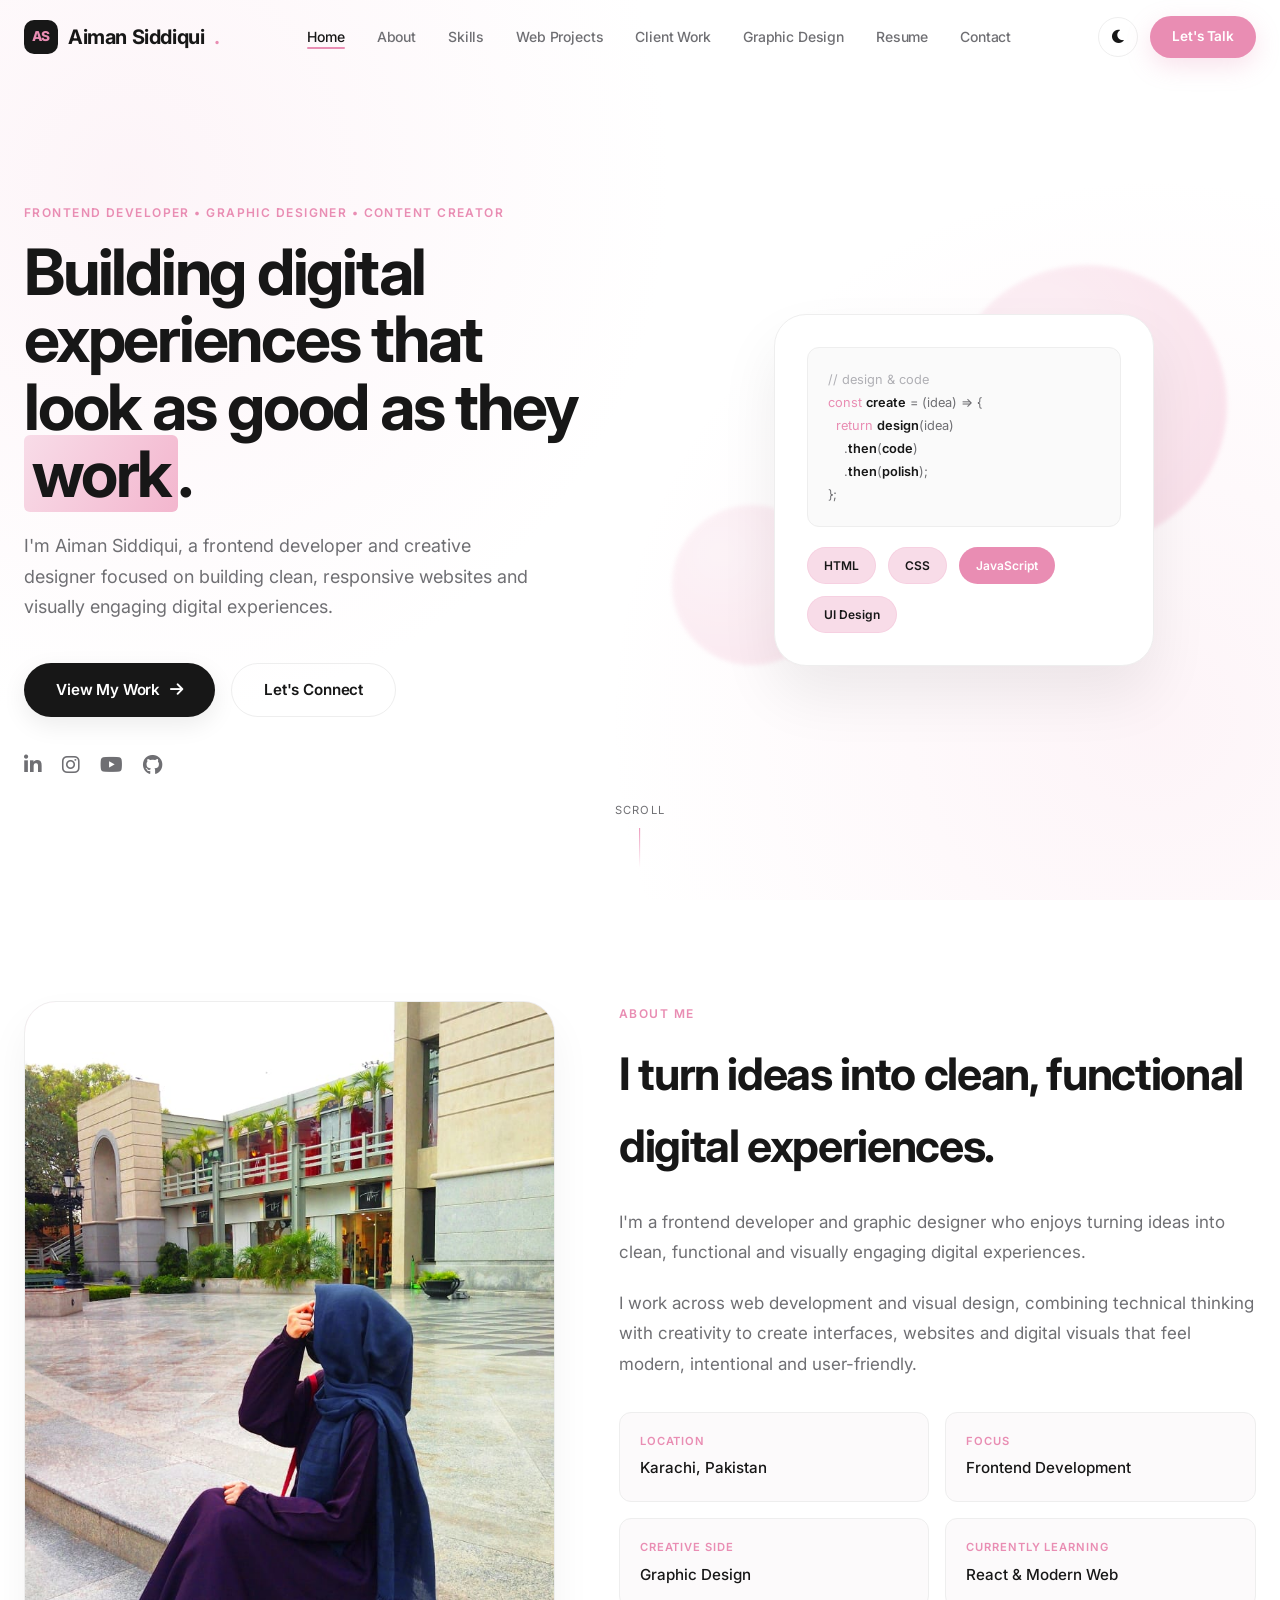
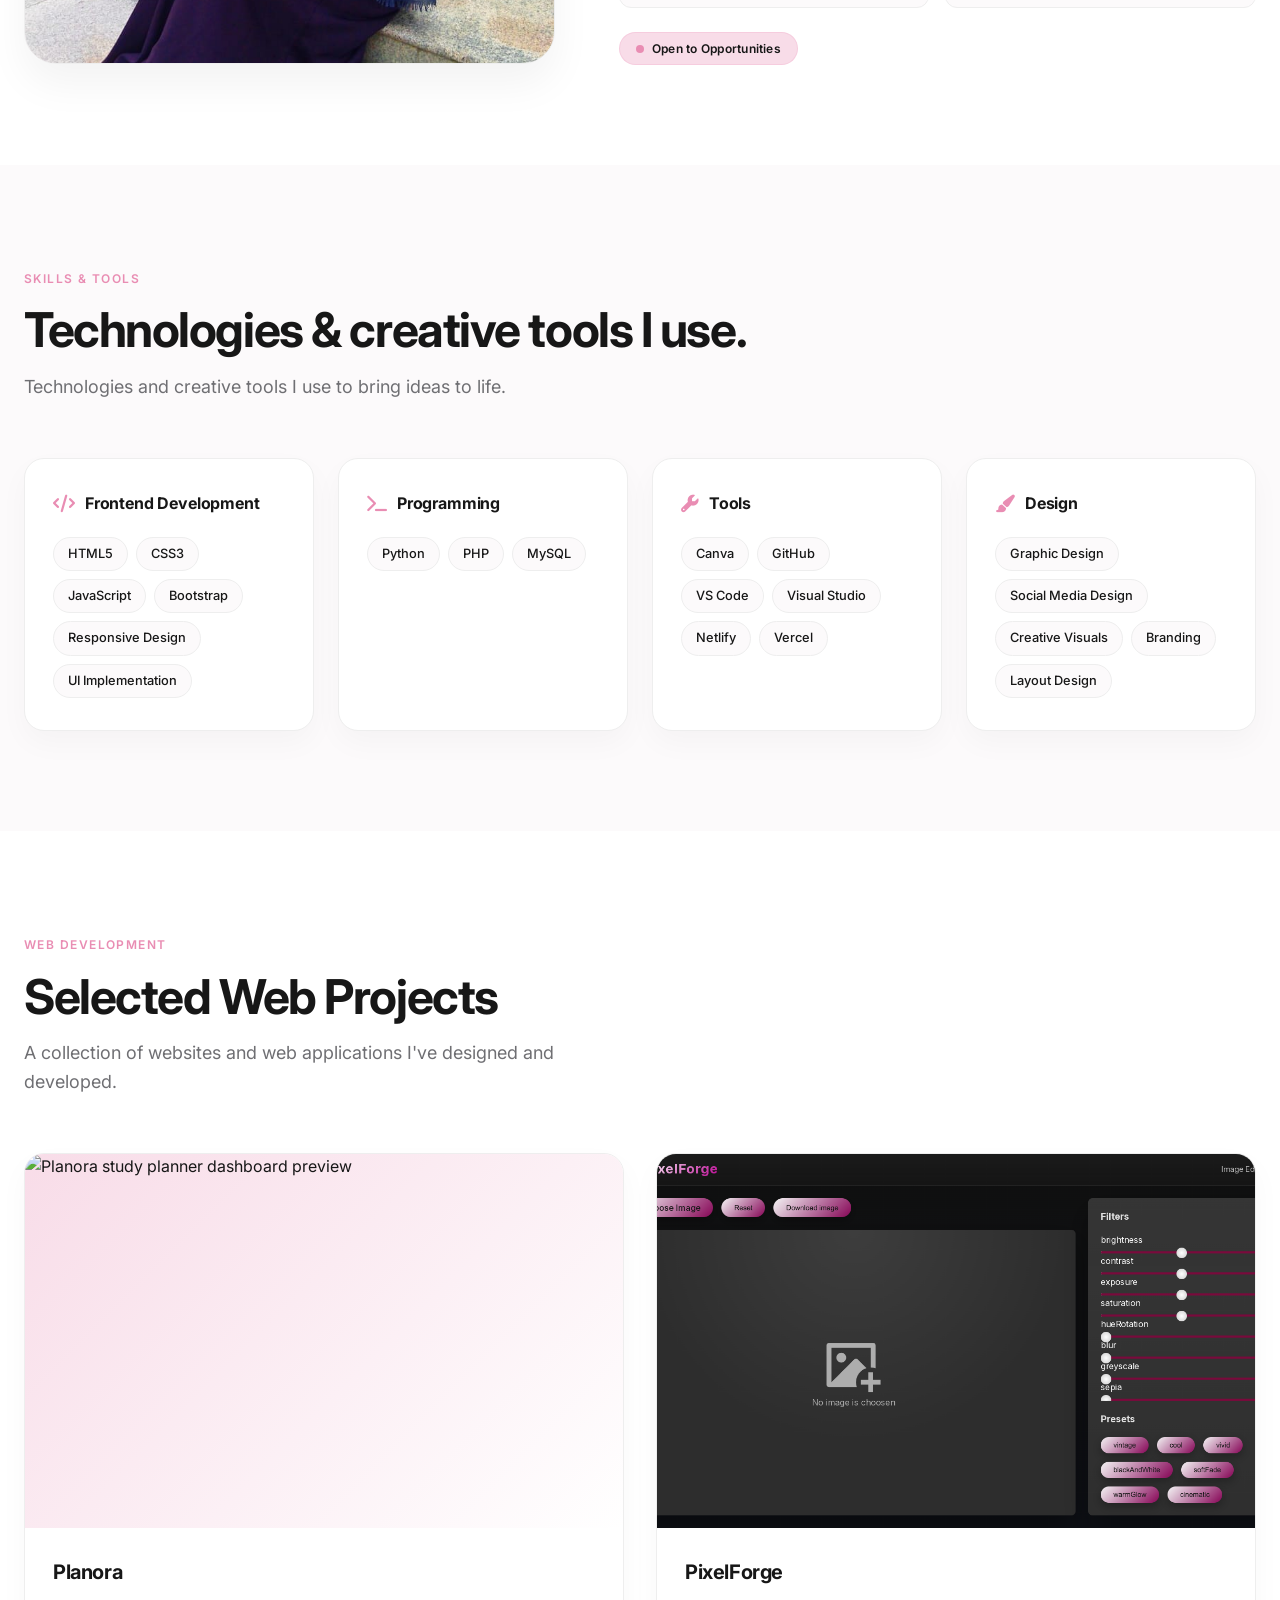
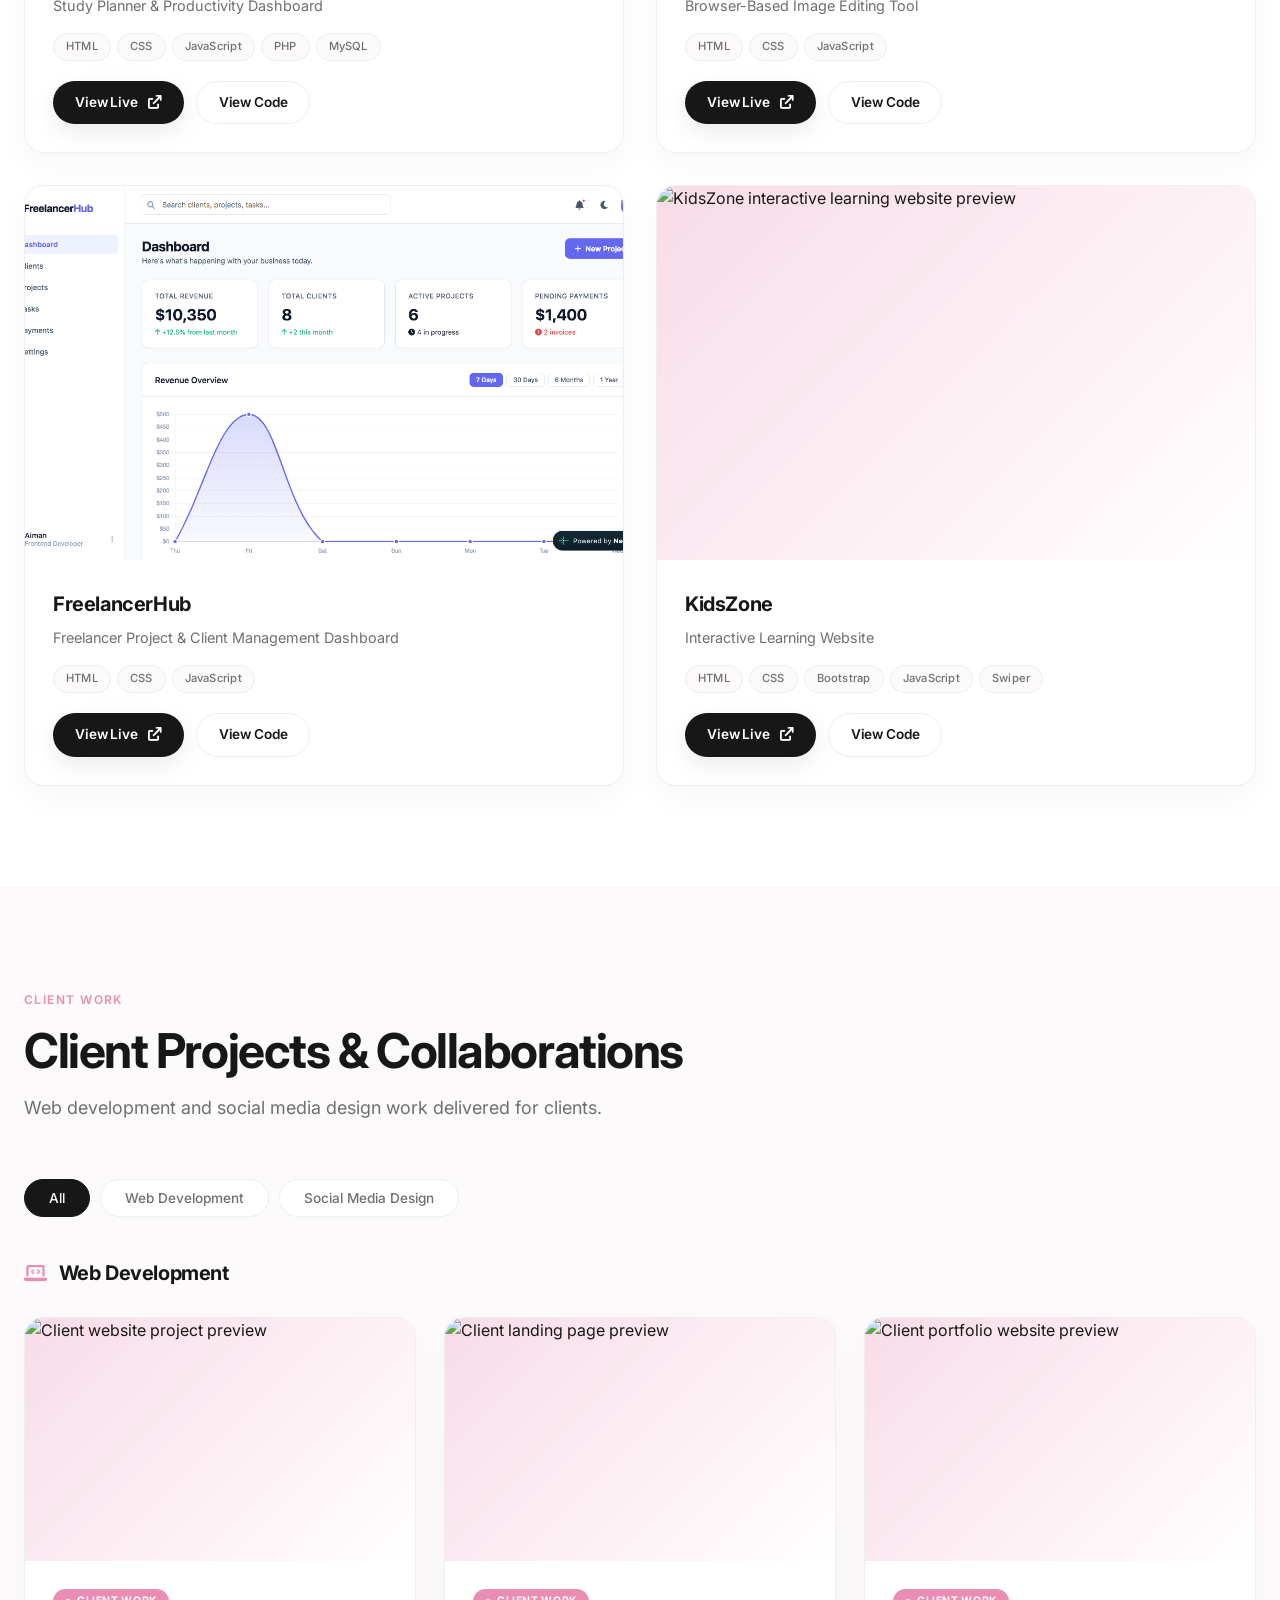
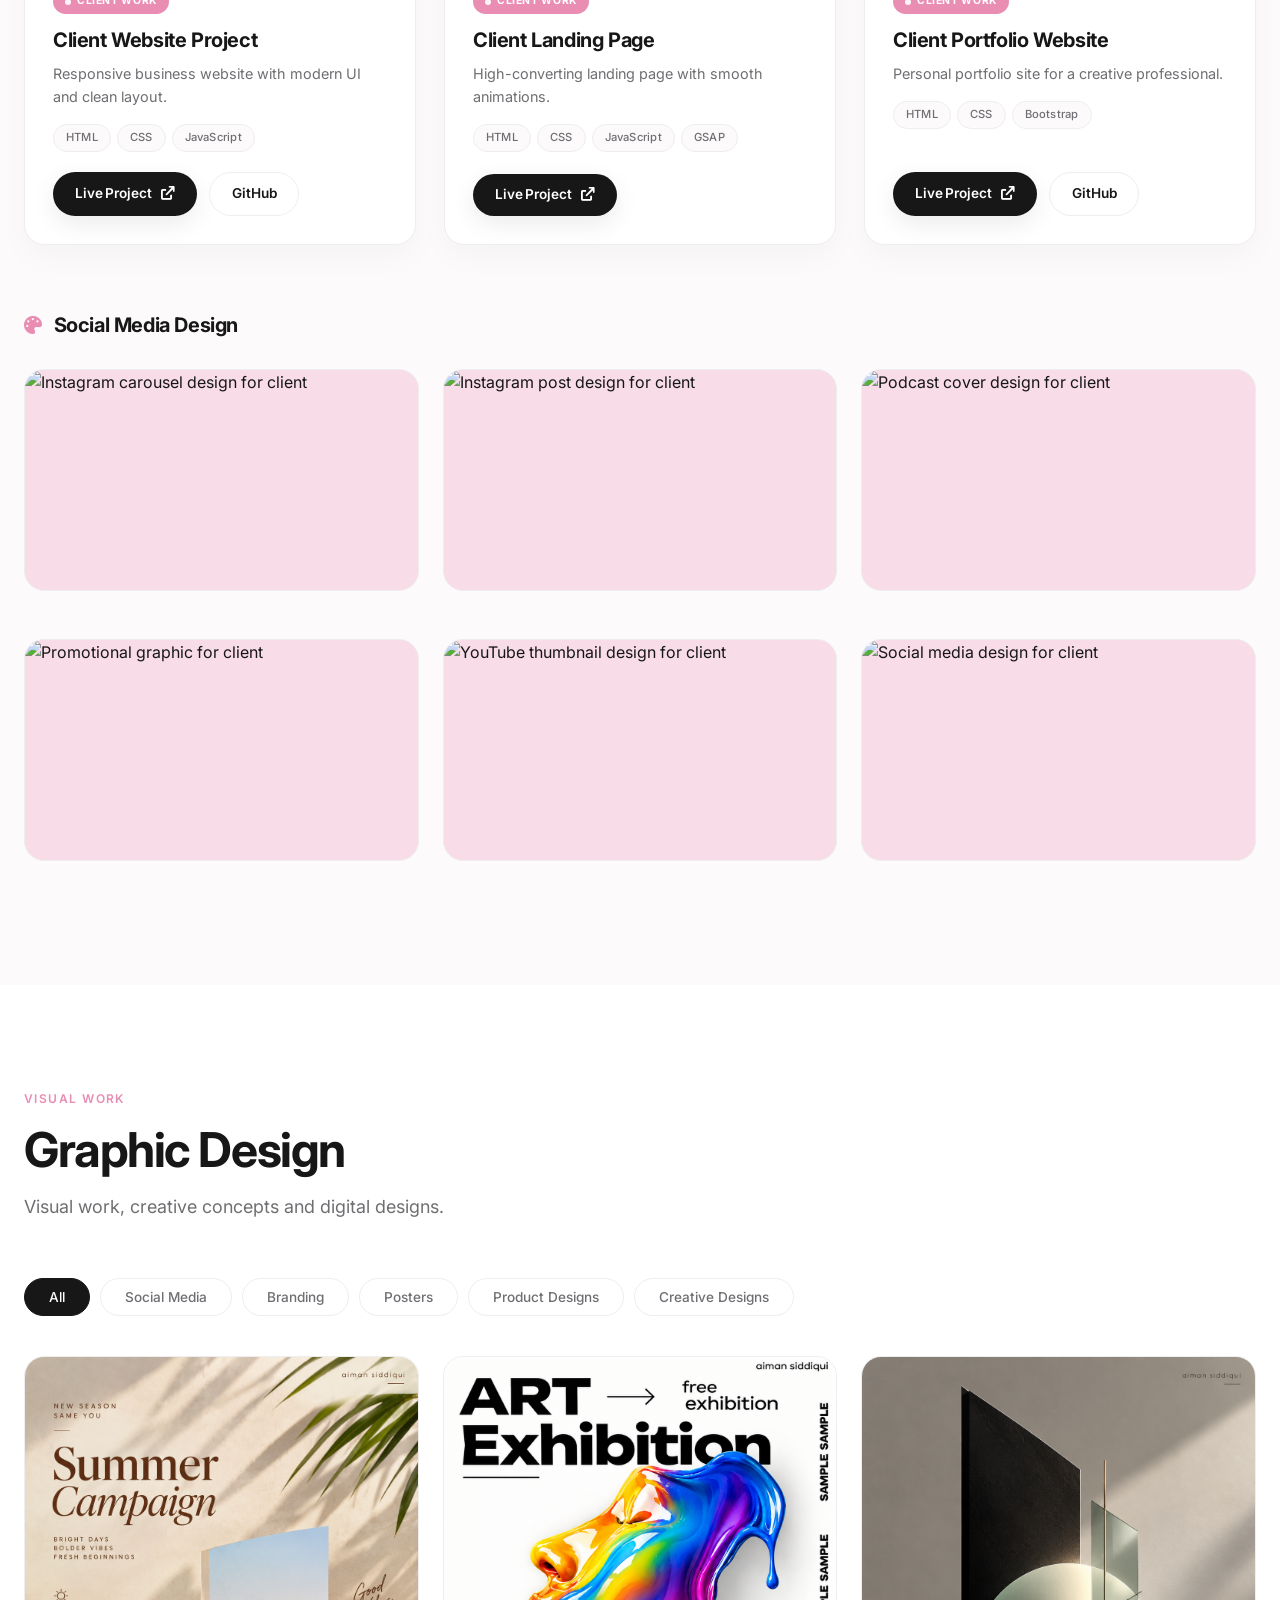
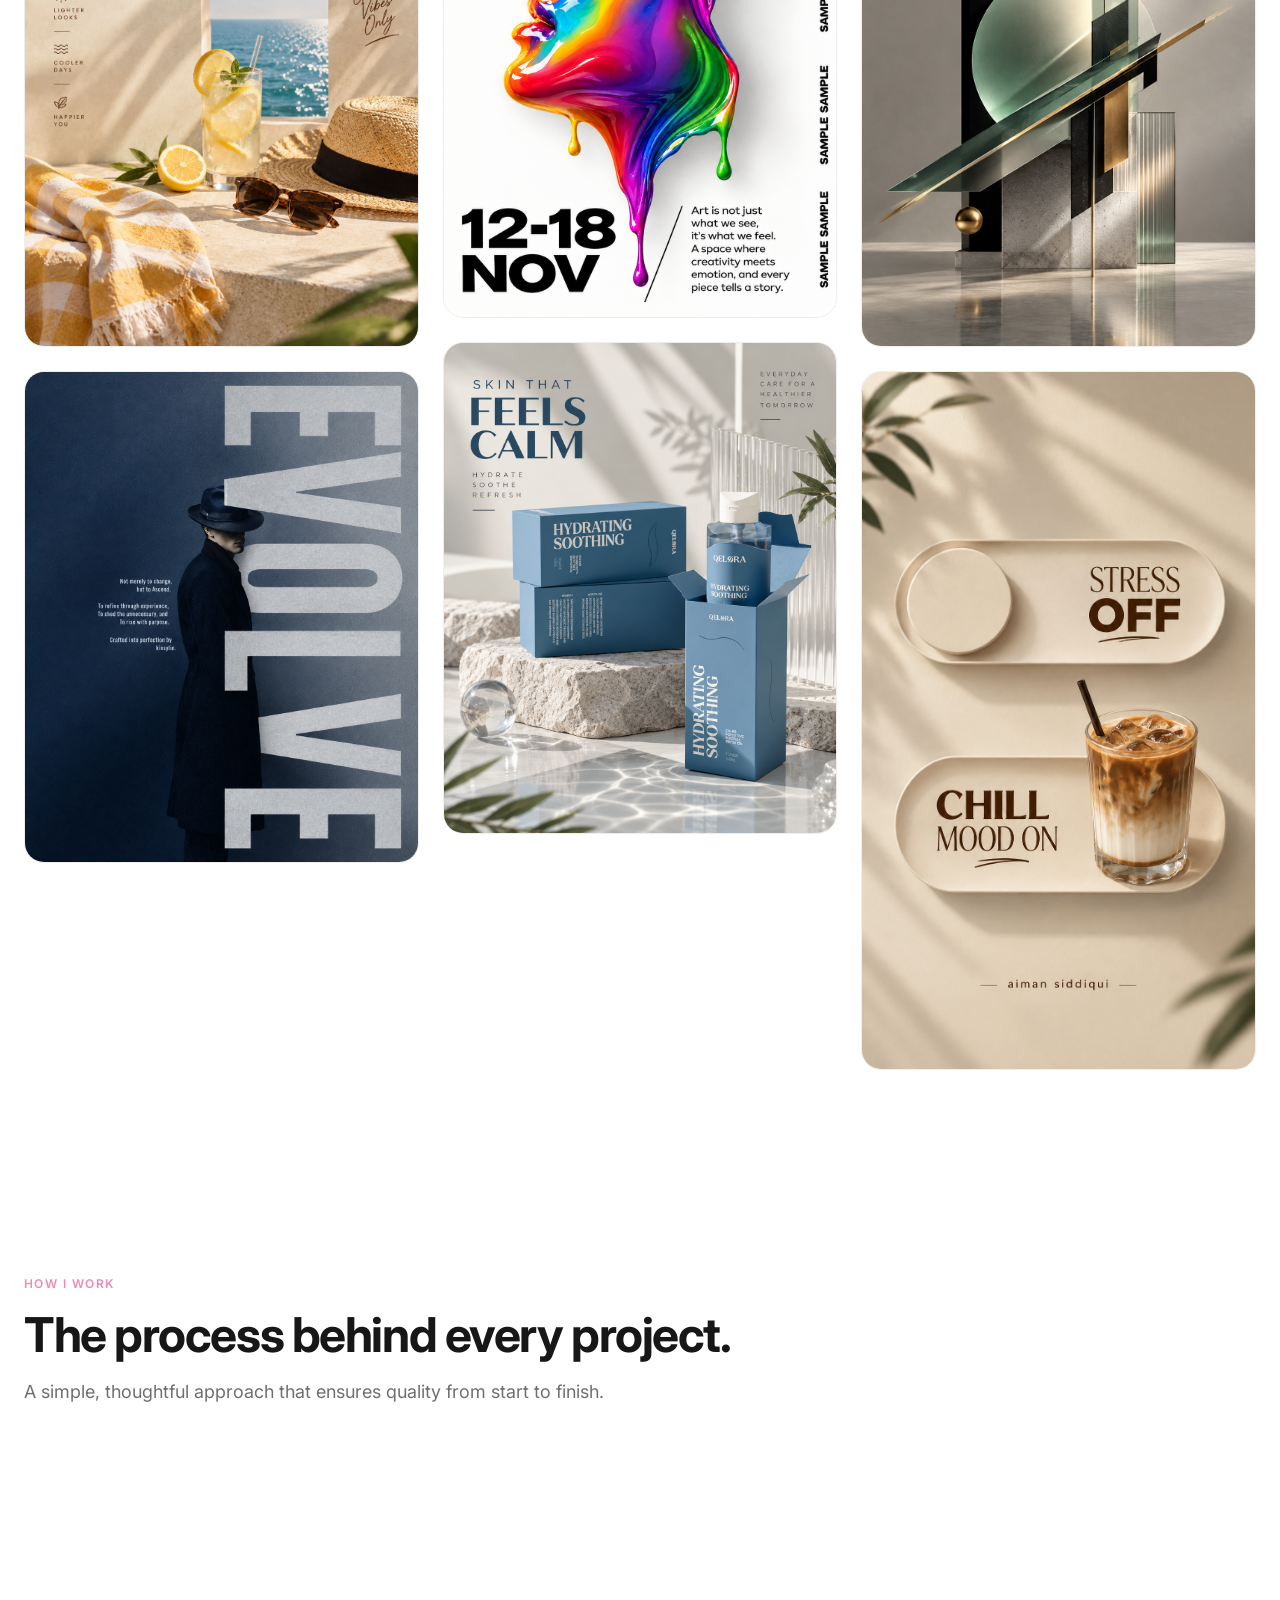
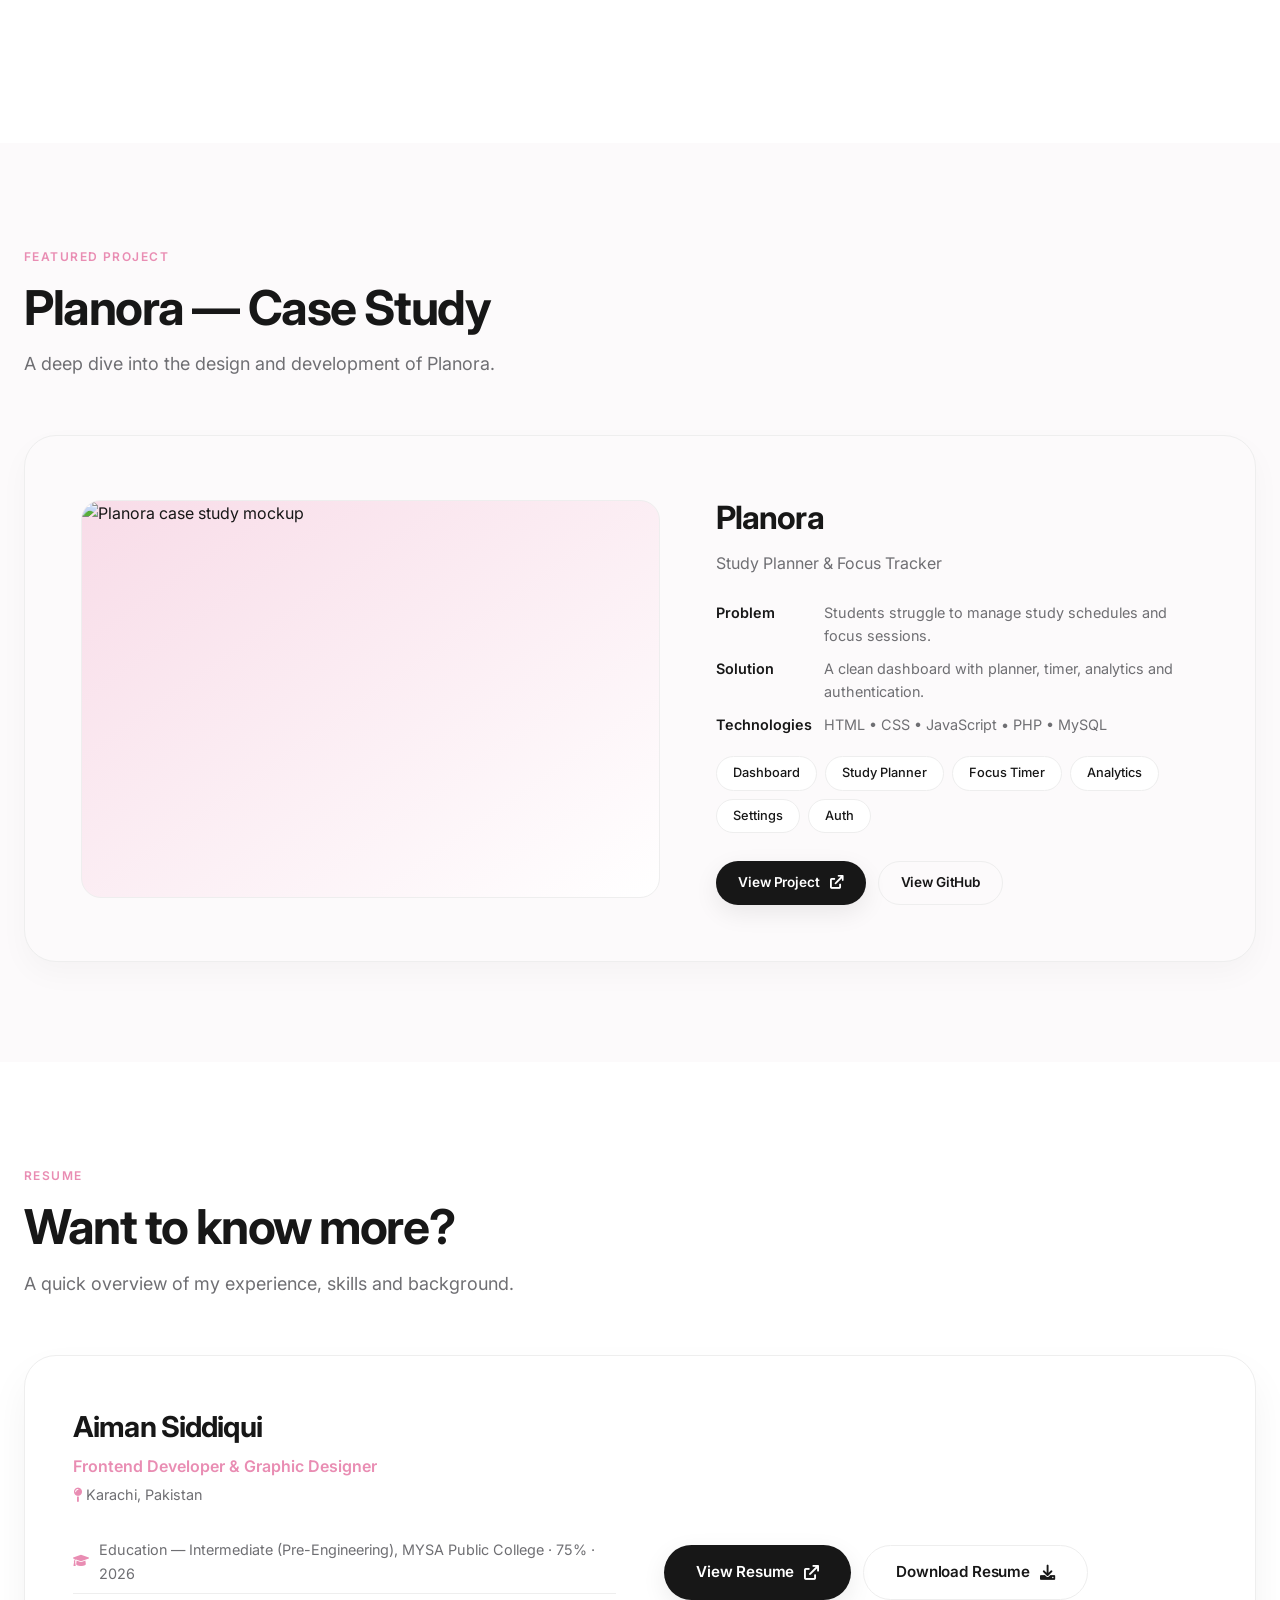
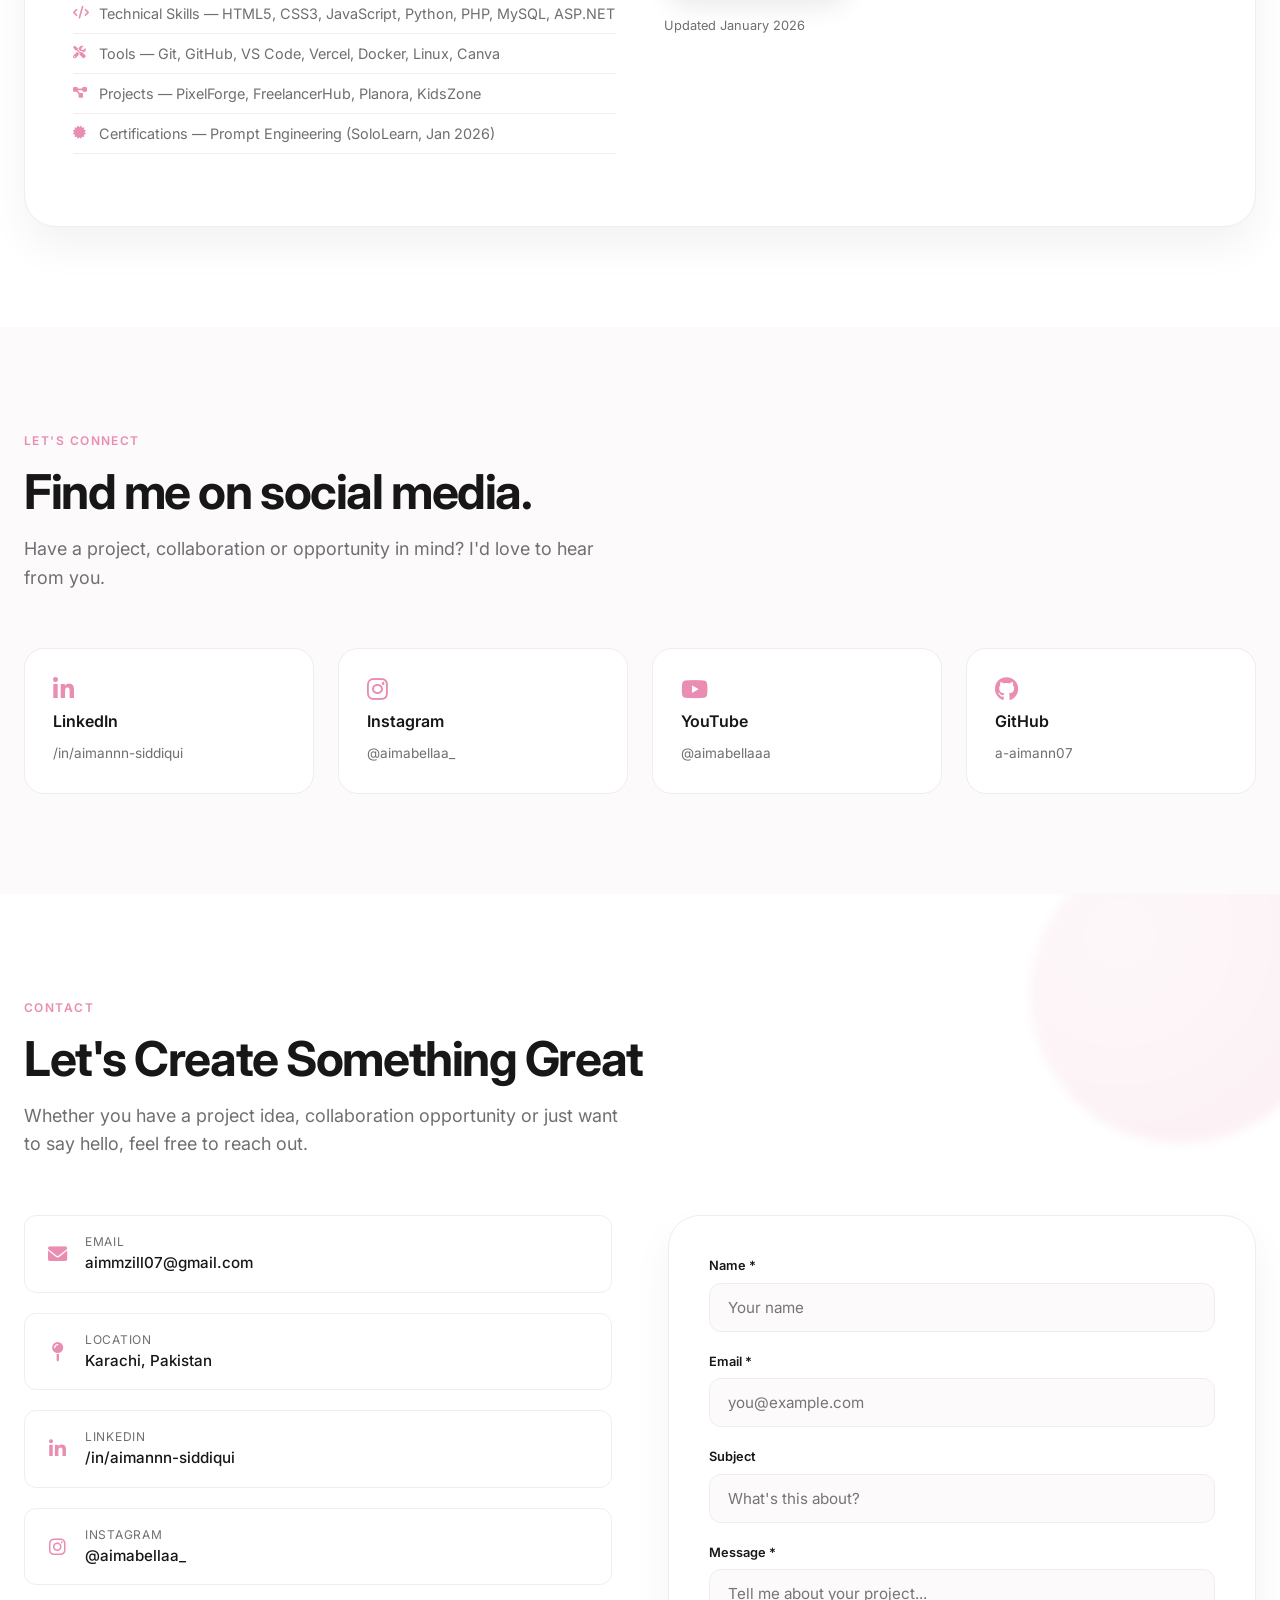
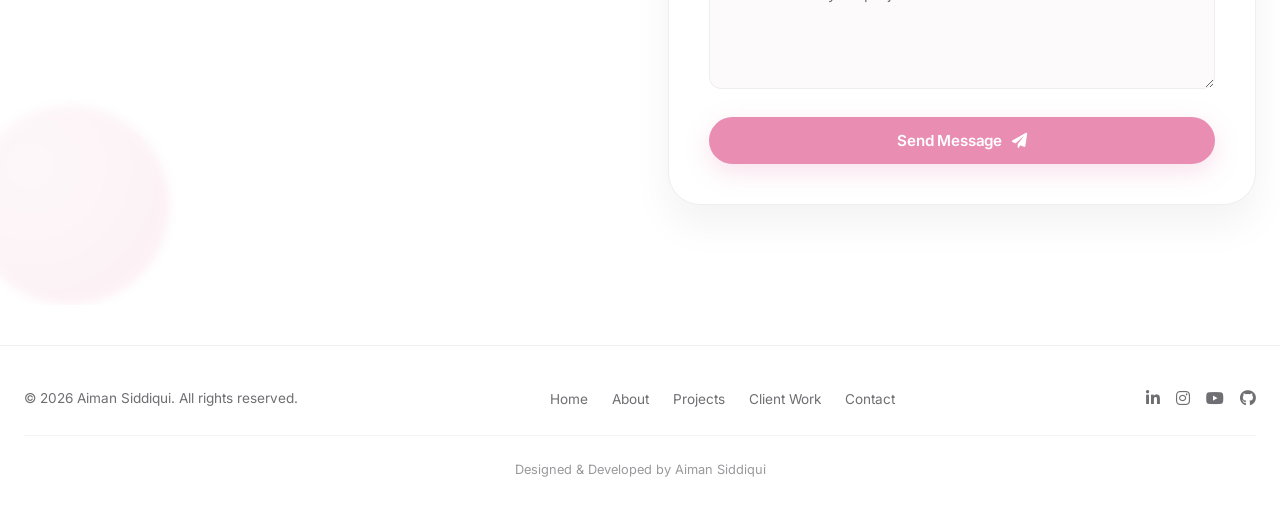
==== commit 44e34f29: "Added Client Work section with filter and gallery lightbox" ====
--- a/index.html
+++ b/index.html
@@ -11,16 +11,14 @@
   <meta property="og:type" content="website" />
   <meta property="og:image" content="assets/images/og-preview.jpg" />
 
-  <!-- ===== FAVICON — "AS" monogram (inline SVG, no image file needed) ===== -->
+  <!-- ===== FAVICON — "AS" monogram ===== -->
   <link rel="icon" type="image/svg+xml" href="data:image/svg+xml,%3Csvg xmlns='http://www.w3.org/2000/svg' viewBox='0 0 100 100'%3E%3Crect width='100' height='100' rx='22' fill='%23171717'/%3E%3Ctext x='50' y='68' font-family='Inter, Arial, sans-serif' font-size='52' font-weight='800' fill='%23E98DB3' text-anchor='middle' letter-spacing='-2'%3EAS%3C/text%3E%3C/svg%3E" />
-  <!-- Apple touch icon -->
   <link rel="apple-touch-icon" href="data:image/svg+xml,%3Csvg xmlns='http://www.w3.org/2000/svg' viewBox='0 0 100 100'%3E%3Crect width='100' height='100' rx='22' fill='%23171717'/%3E%3Ctext x='50' y='68' font-family='Inter, Arial, sans-serif' font-size='52' font-weight='800' fill='%23E98DB3' text-anchor='middle' letter-spacing='-2'%3EAS%3C/text%3E%3C/svg%3E" />
 
   <!-- Fonts -->
   <link rel="preconnect" href="https://fonts.googleapis.com" />
   <link rel="preconnect" href="https://fonts.gstatic.com" crossorigin />
   <link href="https://fonts.googleapis.com/css2?family=Inter:opsz,wght@14..32,300..700&display=swap" rel="stylesheet" />
-  <!-- Font Awesome Icons -->
   <link rel="stylesheet" href="https://cdnjs.cloudflare.com/ajax/libs/font-awesome/6.0.0-beta3/css/all.min.css" />
 
   <!-- External Stylesheet -->
@@ -52,6 +50,7 @@
         <li><a href="#about">About</a></li>
         <li><a href="#skills">Skills</a></li>
         <li><a href="#projects">Web Projects</a></li>
+        <li><a href="#client-work">Client Work</a></li>
         <li><a href="#graphic-design">Graphic Design</a></li>
         <li><a href="#resume">Resume</a></li>
         <li><a href="#contact">Contact</a></li>
@@ -285,8 +284,149 @@
     </div>
   </section>
 
+  <!-- ========== CLIENT WORK (NEW SECTION) ========== -->
+  <section class="section" id="client-work" style="background: var(--bg-off);">
+    <div class="container">
+      <div class="eyebrow">Client Work</div>
+      <h2 class="section-title">Client Projects &amp; Collaborations</h2>
+      <p class="section-sub">Web development and social media design work delivered for clients.</p>
+
+      <!-- Filter Bar -->
+      <div class="filter-bar reveal" id="clientFilterBar">
+        <button class="filter-btn active" data-client-filter="all">All</button>
+        <button class="filter-btn" data-client-filter="web">Web Development</button>
+        <button class="filter-btn" data-client-filter="social">Social Media Design</button>
+      </div>
+
+      <!-- WEB DEVELOPMENT SUBSECTION -->
+      <div class="client-subsection" data-client-section="web">
+        <h3 class="client-subtitle reveal">
+          <i class="fas fa-laptop-code"></i> Web Development
+        </h3>
+        <div class="client-web-grid" id="clientWebGrid">
+          <!-- Client Project 1 -->
+          <article class="project-card client-card reveal" data-client-category="web">
+            <div class="preview">
+              <img src="assets/client-work/web-project-1.png" alt="Client website project preview" loading="lazy" />
+            </div>
+            <div class="info">
+              <span class="client-badge">Client Work</span>
+              <h3>Client Website Project</h3>
+              <p class="desc">Responsive business website with modern UI and clean layout.</p>
+              <div class="tech-tags">
+                <span>HTML</span><span>CSS</span><span>JavaScript</span>
+              </div>
+              <div class="actions">
+                <a href="#" target="_blank" rel="noopener" class="btn btn-primary btn-sm">Live Project <i class="fas fa-arrow-up-right-from-square"></i></a>
+                <a href="#" target="_blank" rel="noopener" class="btn btn-outline btn-sm">GitHub</a>
+              </div>
+            </div>
+          </article>
+          <!-- Client Project 2 -->
+          <article class="project-card client-card reveal reveal-delay-1" data-client-category="web">
+            <div class="preview">
+              <img src="assets/client-work/web-project-2.png" alt="Client landing page preview" loading="lazy" />
+            </div>
+            <div class="info">
+              <span class="client-badge">Client Work</span>
+              <h3>Client Landing Page</h3>
+              <p class="desc">High-converting landing page with smooth animations.</p>
+              <div class="tech-tags">
+                <span>HTML</span><span>CSS</span><span>JavaScript</span><span>GSAP</span>
+              </div>
+              <div class="actions">
+                <a href="#" target="_blank" rel="noopener" class="btn btn-primary btn-sm">Live Project <i class="fas fa-arrow-up-right-from-square"></i></a>
+              </div>
+            </div>
+          </article>
+          <!-- Client Project 3 -->
+          <article class="project-card client-card reveal reveal-delay-2" data-client-category="web">
+            <div class="preview">
+              <img src="assets/client-work/web-project-3.png" alt="Client portfolio website preview" loading="lazy" />
+            </div>
+            <div class="info">
+              <span class="client-badge">Client Work</span>
+              <h3>Client Portfolio Website</h3>
+              <p class="desc">Personal portfolio site for a creative professional.</p>
+              <div class="tech-tags">
+                <span>HTML</span><span>CSS</span><span>Bootstrap</span>
+              </div>
+              <div class="actions">
+                <a href="#" target="_blank" rel="noopener" class="btn btn-primary btn-sm">Live Project <i class="fas fa-arrow-up-right-from-square"></i></a>
+                <a href="#" target="_blank" rel="noopener" class="btn btn-outline btn-sm">GitHub</a>
+              </div>
+            </div>
+          </article>
+        </div>
+      </div>
+
+      <!-- SOCIAL MEDIA DESIGN SUBSECTION -->
+      <div class="client-subsection" data-client-section="social" style="margin-top: 64px;">
+        <h3 class="client-subtitle reveal">
+          <i class="fas fa-palette"></i> Social Media Design
+        </h3>
+        <div class="client-social-grid" id="clientSocialGrid">
+          <!-- Design 1 -->
+          <div class="masonry-item client-social-item reveal" data-client-category="social">
+            <img src="assets/client-work/social-1.png" alt="Instagram carousel design for client" loading="lazy" />
+            <div class="overlay">
+              <span class="client-badge">Client Work</span>
+              <div class="title">Instagram Carousel</div>
+              <div class="cat">Instagram Carousel</div>
+            </div>
+          </div>
+          <!-- Design 2 -->
+          <div class="masonry-item client-social-item reveal reveal-delay-1" data-client-category="social">
+            <img src="assets/client-work/social-2.png" alt="Instagram post design for client" loading="lazy" />
+            <div class="overlay">
+              <span class="client-badge">Client Work</span>
+              <div class="title">Instagram Post</div>
+              <div class="cat">Instagram Post</div>
+            </div>
+          </div>
+          <!-- Design 3 -->
+          <div class="masonry-item client-social-item reveal reveal-delay-2" data-client-category="social">
+            <img src="assets/client-work/social-3.png" alt="Podcast cover design for client" loading="lazy" />
+            <div class="overlay">
+              <span class="client-badge">Client Work</span>
+              <div class="title">Podcast Cover</div>
+              <div class="cat">Podcast Cover</div>
+            </div>
+          </div>
+          <!-- Design 4 -->
+          <div class="masonry-item client-social-item reveal reveal-delay-3" data-client-category="social">
+            <img src="assets/client-work/social-4.png" alt="Promotional graphic for client" loading="lazy" />
+            <div class="overlay">
+              <span class="client-badge">Client Work</span>
+              <div class="title">Promotional Graphic</div>
+              <div class="cat">Promotional Graphic</div>
+            </div>
+          </div>
+          <!-- Design 5 -->
+          <div class="masonry-item client-social-item reveal" data-client-category="social">
+            <img src="assets/client-work/social-5.png" alt="YouTube thumbnail design for client" loading="lazy" />
+            <div class="overlay">
+              <span class="client-badge">Client Work</span>
+              <div class="title">YouTube Thumbnail</div>
+              <div class="cat">YouTube Thumbnail</div>
+            </div>
+          </div>
+          <!-- Design 6 -->
+          <div class="masonry-item client-social-item reveal reveal-delay-1" data-client-category="social">
+            <img src="assets/client-work/social-6.png" alt="Social media design for client" loading="lazy" />
+            <div class="overlay">
+              <span class="client-badge">Client Work</span>
+              <div class="title">Social Media Design</div>
+              <div class="cat">Social Media Design</div>
+            </div>
+          </div>
+        </div>
+      </div>
+    </div>
+  </section>
+
   <!-- ========== GRAPHIC DESIGN ========== -->
-  <section class="section" id="graphic-design" style="background: var(--bg-off);">
+  <section class="section" id="graphic-design">
     <div class="container">
       <div class="eyebrow">Visual Work</div>
       <h2 class="section-title">Graphic Design</h2>
@@ -431,11 +571,11 @@
           <p class="role">Frontend Developer &amp; Graphic Designer</p>
           <p class="location"><i class="fas fa-map-pin" style="color: var(--accent-pink);"></i> Karachi, Pakistan</p>
           <ul>
-            <li><i class="fas fa-graduation-cap"></i> Education — Computer Science</li>
-            <li><i class="fas fa-code"></i> Technical Skills — HTML, CSS, JavaScript, PHP</li>
-            <li><i class="fas fa-tools"></i> Tools — Git, VS Code, Figma, Linux</li>
-            <li><i class="fas fa-project-diagram"></i> Projects — Planora, PixelForge, KidsZone</li>
-            <li><i class="fas fa-certificate"></i> Certifications / Learning — React, Modern Web</li>
+            <li><i class="fas fa-graduation-cap"></i> Education — Intermediate (Pre-Engineering), MYSA Public College · 75% · 2026</li>
+            <li><i class="fas fa-code"></i> Technical Skills — HTML5, CSS3, JavaScript, Python, PHP, MySQL, ASP.NET</li>
+            <li><i class="fas fa-tools"></i> Tools — Git, GitHub, VS Code, Vercel, Docker, Linux, Canva</li>
+            <li><i class="fas fa-project-diagram"></i> Projects — PixelForge, FreelancerHub, Planora, KidsZone</li>
+            <li><i class="fas fa-certificate"></i> Certifications — Prompt Engineering (SoloLearn, Jan 2026)</li>
           </ul>
         </div>
         <div style="display: flex; flex-direction: column; justify-content: center;">
@@ -443,7 +583,7 @@
             <a href="resume/Aiman_Siddiqui_Resume.pdf" target="_blank" class="btn btn-primary">View Resume <i class="fas fa-arrow-up-right-from-square"></i></a>
             <a href="resume/Aiman_Siddiqui_Resume.pdf" download class="btn btn-outline">Download Resume <i class="fas fa-download"></i></a>
           </div>
-          <p style="margin-top: 16px; font-size: 0.8rem; color: var(--secondary);">PDF file path is configurable in the code.</p>
+          <p style="margin-top: 16px; font-size: 0.8rem; color: var(--secondary);">Updated January 2026</p>
         </div>
       </div>
     </div>
@@ -459,7 +599,7 @@
         <a href="https://www.linkedin.com/in/aimannn-siddiqui-473a24343/" target="_blank" rel="noopener" class="social-card reveal">
           <i class="fab fa-linkedin-in"></i>
           <div class="platform">LinkedIn</div>
-          <div class="handle">/in/aimansiddiqui</div>
+          <div class="handle">/in/aimannn-siddiqui</div>
         </a>
         <a href="https://www.instagram.com/aimabellaa_/" target="_blank" rel="noopener" class="social-card reveal reveal-delay-1">
           <i class="fab fa-instagram"></i>
@@ -474,7 +614,7 @@
         <a href="https://github.com/a-aimann07" target="_blank" rel="noopener" class="social-card reveal reveal-delay-3">
           <i class="fab fa-github"></i>
           <div class="platform">GitHub</div>
-          <div class="handle">aimannn07</div>
+          <div class="handle">a-aimann07</div>
         </a>
       </div>
     </div>
@@ -559,13 +699,14 @@
           <li><a href="#home">Home</a></li>
           <li><a href="#about">About</a></li>
           <li><a href="#projects">Projects</a></li>
+          <li><a href="#client-work">Client Work</a></li>
           <li><a href="#contact">Contact</a></li>
         </ul>
         <div class="footer-socials">
           <a href="https://www.linkedin.com/in/aimannn-siddiqui-473a24343/" target="_blank" rel="noopener" aria-label="LinkedIn"><i class="fab fa-linkedin-in"></i></a>
           <a href="https://www.instagram.com/aimabellaa_/" target="_blank" rel="noopener" aria-label="Instagram"><i class="fab fa-instagram"></i></a>
           <a href="https://www.youtube.com/@aimabellaaa" target="_blank" rel="noopener" aria-label="YouTube"><i class="fab fa-youtube"></i></a>
-          <a href="https://github.com/a-aimann07ui" target="_blank" rel="noopener" aria-label="GitHub"><i class="fab fa-github"></i></a>
+          <a href="https://github.com/a-aimann07" target="_blank" rel="noopener" aria-label="GitHub"><i class="fab fa-github"></i></a>
         </div>
       </div>
       <div class="footer-credit">Designed &amp; Developed by Aiman Siddiqui</div>
@@ -574,8 +715,16 @@
 
   <!-- ========== LIGHTBOX ========== -->
   <div class="lightbox" id="lightbox" role="dialog" aria-modal="true" aria-label="Image preview">
+    <button class="lightbox-nav lightbox-prev" id="lightboxPrev" aria-label="Previous image"><i class="fas fa-chevron-left"></i></button>
+    <div class="lightbox-content">
+      <img src="" alt="Enlarged design preview" id="lightboxImg" />
+      <div class="lightbox-caption" id="lightboxCaption">
+        <div class="lightbox-title" id="lightboxTitle"></div>
+        <div class="lightbox-cat" id="lightboxCat"></div>
+      </div>
+    </div>
+    <button class="lightbox-nav lightbox-next" id="lightboxNext" aria-label="Next image"><i class="fas fa-chevron-right"></i></button>
     <span class="close" id="lightboxClose" aria-label="Close">&times;</span>
-    <img src="" alt="Enlarged design preview" id="lightboxImg" />
   </div>
 
   <!-- External JavaScript -->
--- a/css/style.css
+++ b/css/style.css
@@ -1539,4 +1539,219 @@
     overflow: hidden;
     clip: rect(0, 0, 0, 0);
     border: 0;
-  }+  }
+
+
+  /* ============================================
+   CLIENT WORK SECTION (NEW)
+   ============================================ */
+
+.client-subsection {
+  position: relative;
+}
+
+.client-subtitle {
+  font-size: 1.25rem;
+  font-weight: 700;
+  letter-spacing: -0.02em;
+  margin-bottom: 28px;
+  color: var(--dark);
+  display: flex;
+  align-items: center;
+  gap: 12px;
+}
+
+.client-subtitle i {
+  color: var(--accent-pink);
+  font-size: 1.15rem;
+}
+
+/* Client web project grid: 3 cols desktop */
+.client-web-grid {
+  display: grid;
+  grid-template-columns: repeat(3, 1fr);
+  gap: 28px;
+}
+
+/* Client social grid: responsive masonry-like */
+.client-social-grid {
+  display: grid;
+  grid-template-columns: repeat(3, 1fr);
+  gap: 24px;
+}
+
+/* Client work badge */
+.client-badge {
+  display: inline-flex;
+  align-items: center;
+  gap: 6px;
+  background: var(--accent-pink);
+  color: #fff;
+  padding: 4px 12px;
+  border-radius: 100px;
+  font-size: 0.65rem;
+  font-weight: 700;
+  letter-spacing: 0.06em;
+  text-transform: uppercase;
+  margin-bottom: 8px;
+  width: fit-content;
+}
+
+.client-badge::before {
+  content: '';
+  width: 6px;
+  height: 6px;
+  border-radius: 50%;
+  background: #fff;
+  opacity: 0.9;
+}
+
+/* Client card — extend project-card */
+.client-card .info .client-badge {
+  margin-bottom: 10px;
+}
+
+/* Social item overlay adjustments for client work */
+.client-social-item {
+  cursor: pointer;
+  border-radius: var(--radius-md);
+  overflow: hidden;
+  position: relative;
+  background: var(--soft-pink);
+  border: 1px solid var(--border);
+  transition: var(--transition);
+  break-inside: avoid;
+}
+
+.client-social-item:hover {
+  transform: translateY(-4px);
+  box-shadow: var(--shadow-md);
+}
+
+.client-social-item img {
+  width: 100%;
+  display: block;
+  transition: transform 0.6s cubic-bezier(0.25, 0.46, 0.45, 0.94);
+  object-fit: cover;
+  height: auto;
+  min-height: 220px;
+}
+
+.client-social-item:hover img {
+  transform: scale(1.03);
+}
+
+.client-social-item .overlay {
+  position: absolute;
+  inset: 0;
+  background: linear-gradient(to top, rgba(0, 0, 0, 0.7) 0%, transparent 55%);
+  opacity: 0;
+  transition: var(--transition);
+  display: flex;
+  flex-direction: column;
+  justify-content: flex-end;
+  padding: 24px;
+}
+
+.client-social-item:hover .overlay {
+  opacity: 1;
+}
+
+.client-social-item .overlay .client-badge {
+  margin-bottom: 10px;
+}
+
+.client-social-item .overlay .title {
+  color: #fff;
+  font-weight: 600;
+  font-size: 1rem;
+  margin-bottom: 4px;
+}
+
+.client-social-item .overlay .cat {
+  color: rgba(255, 255, 255, 0.75);
+  font-size: 0.8rem;
+}
+
+/* ---------- LIGHTBOX NAVIGATION (NEW) ---------- */
+.lightbox-content {
+  display: flex;
+  flex-direction: column;
+  align-items: center;
+  gap: 16px;
+  max-width: 90vw;
+  max-height: 90vh;
+}
+
+.lightbox-caption {
+  text-align: center;
+  color: #fff;
+}
+
+.lightbox-title {
+  font-weight: 600;
+  font-size: 1rem;
+  margin-bottom: 4px;
+}
+
+.lightbox-cat {
+  font-size: 0.8rem;
+  color: rgba(255, 255, 255, 0.7);
+}
+
+.lightbox-nav {
+  position: absolute;
+  top: 50%;
+  transform: translateY(-50%);
+  background: rgba(255, 255, 255, 0.1);
+  border: 1px solid rgba(255, 255, 255, 0.2);
+  color: #fff;
+  width: 48px;
+  height: 48px;
+  border-radius: 50%;
+  display: flex;
+  align-items: center;
+  justify-content: center;
+  cursor: pointer;
+  transition: var(--transition);
+  font-size: 1rem;
+  z-index: 10;
+}
+
+.lightbox-nav:hover {
+  background: var(--accent-pink);
+  border-color: var(--accent-pink);
+  transform: translateY(-50%) scale(1.08);
+}
+
+.lightbox-prev { left: 24px; }
+.lightbox-next { right: 24px; }
+
+/* ---------- CLIENT WORK RESPONSIVE ---------- */
+@media (max-width: 1024px) {
+  .client-web-grid {
+    grid-template-columns: repeat(2, 1fr);
+  }
+  .client-social-grid {
+    grid-template-columns: repeat(2, 1fr);
+  }
+}
+
+@media (max-width: 768px) {
+  .client-web-grid {
+    grid-template-columns: 1fr;
+  }
+  .client-social-grid {
+    grid-template-columns: 1fr;
+  }
+  .client-subtitle {
+    font-size: 1.1rem;
+  }
+  .lightbox-prev { left: 8px; }
+  .lightbox-next { right: 8px; }
+  .lightbox-nav {
+    width: 40px;
+    height: 40px;
+    font-size: 0.85rem;
+  }
+}
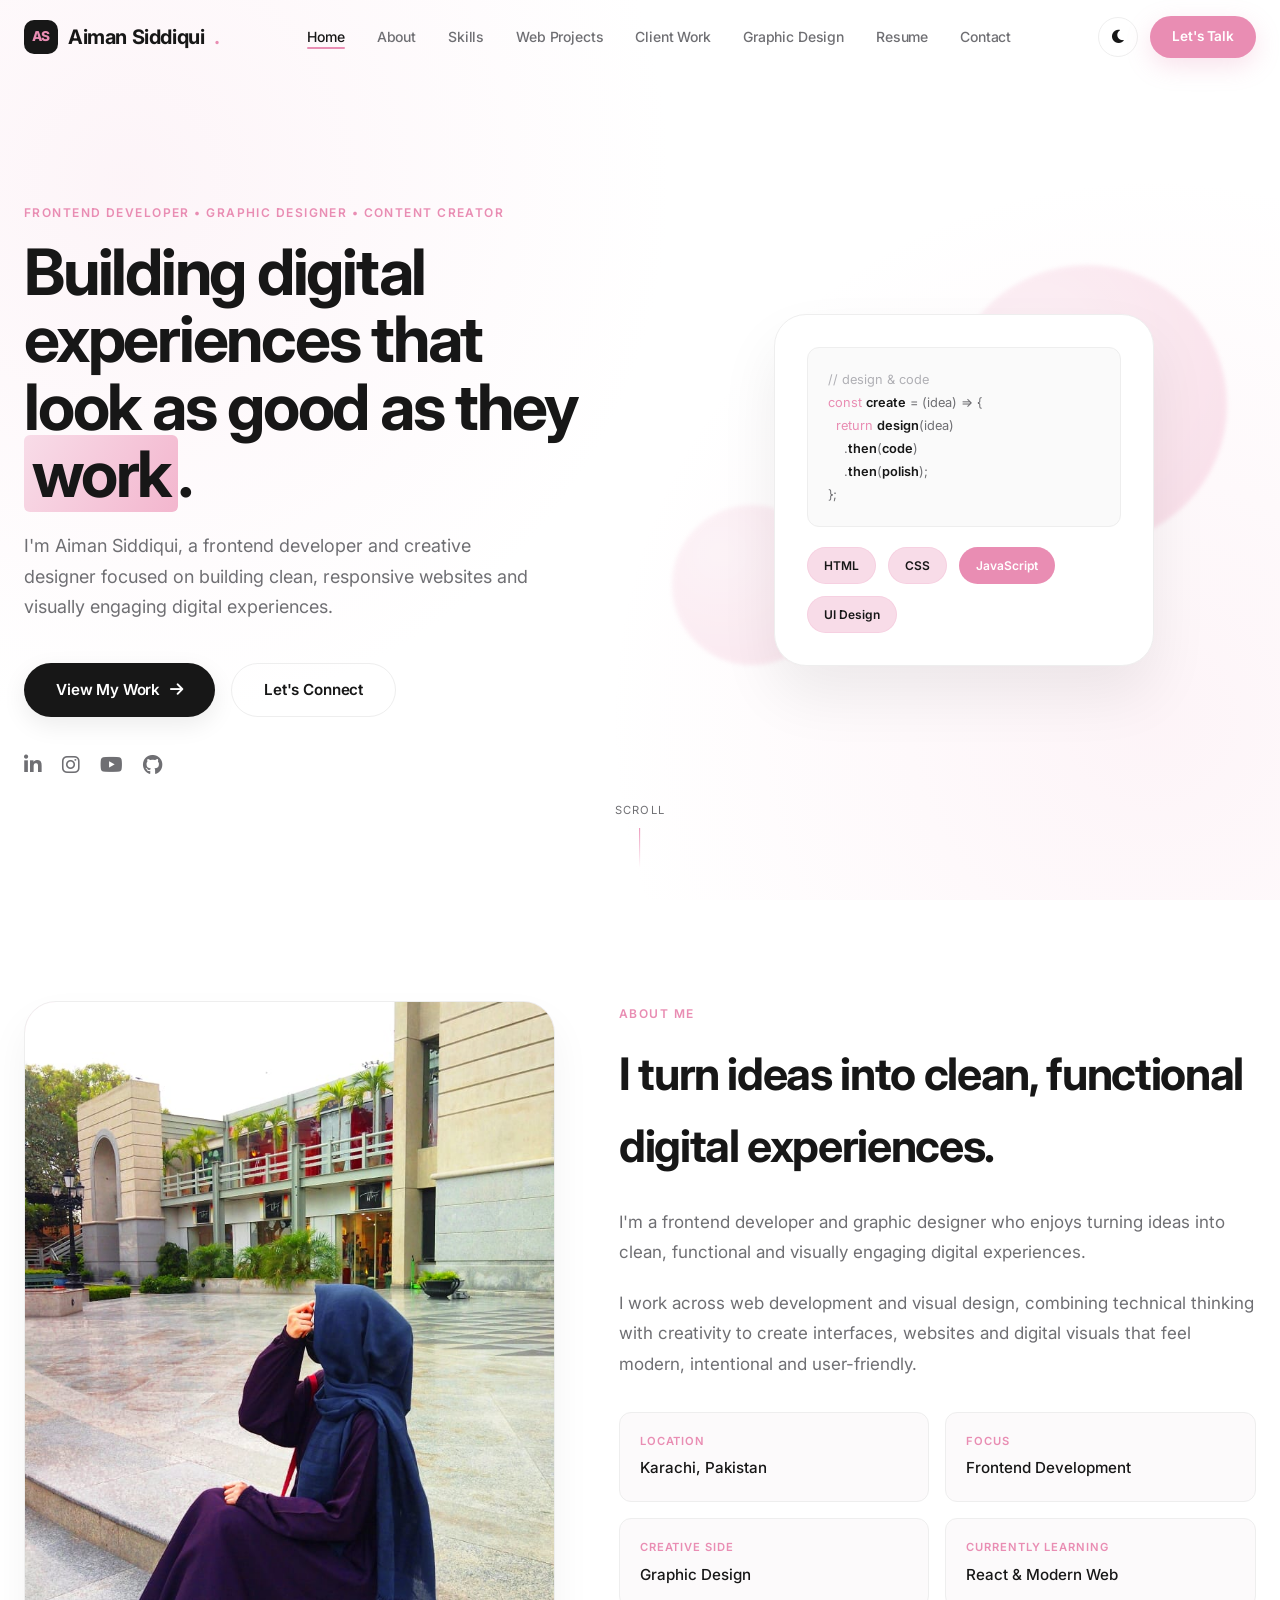
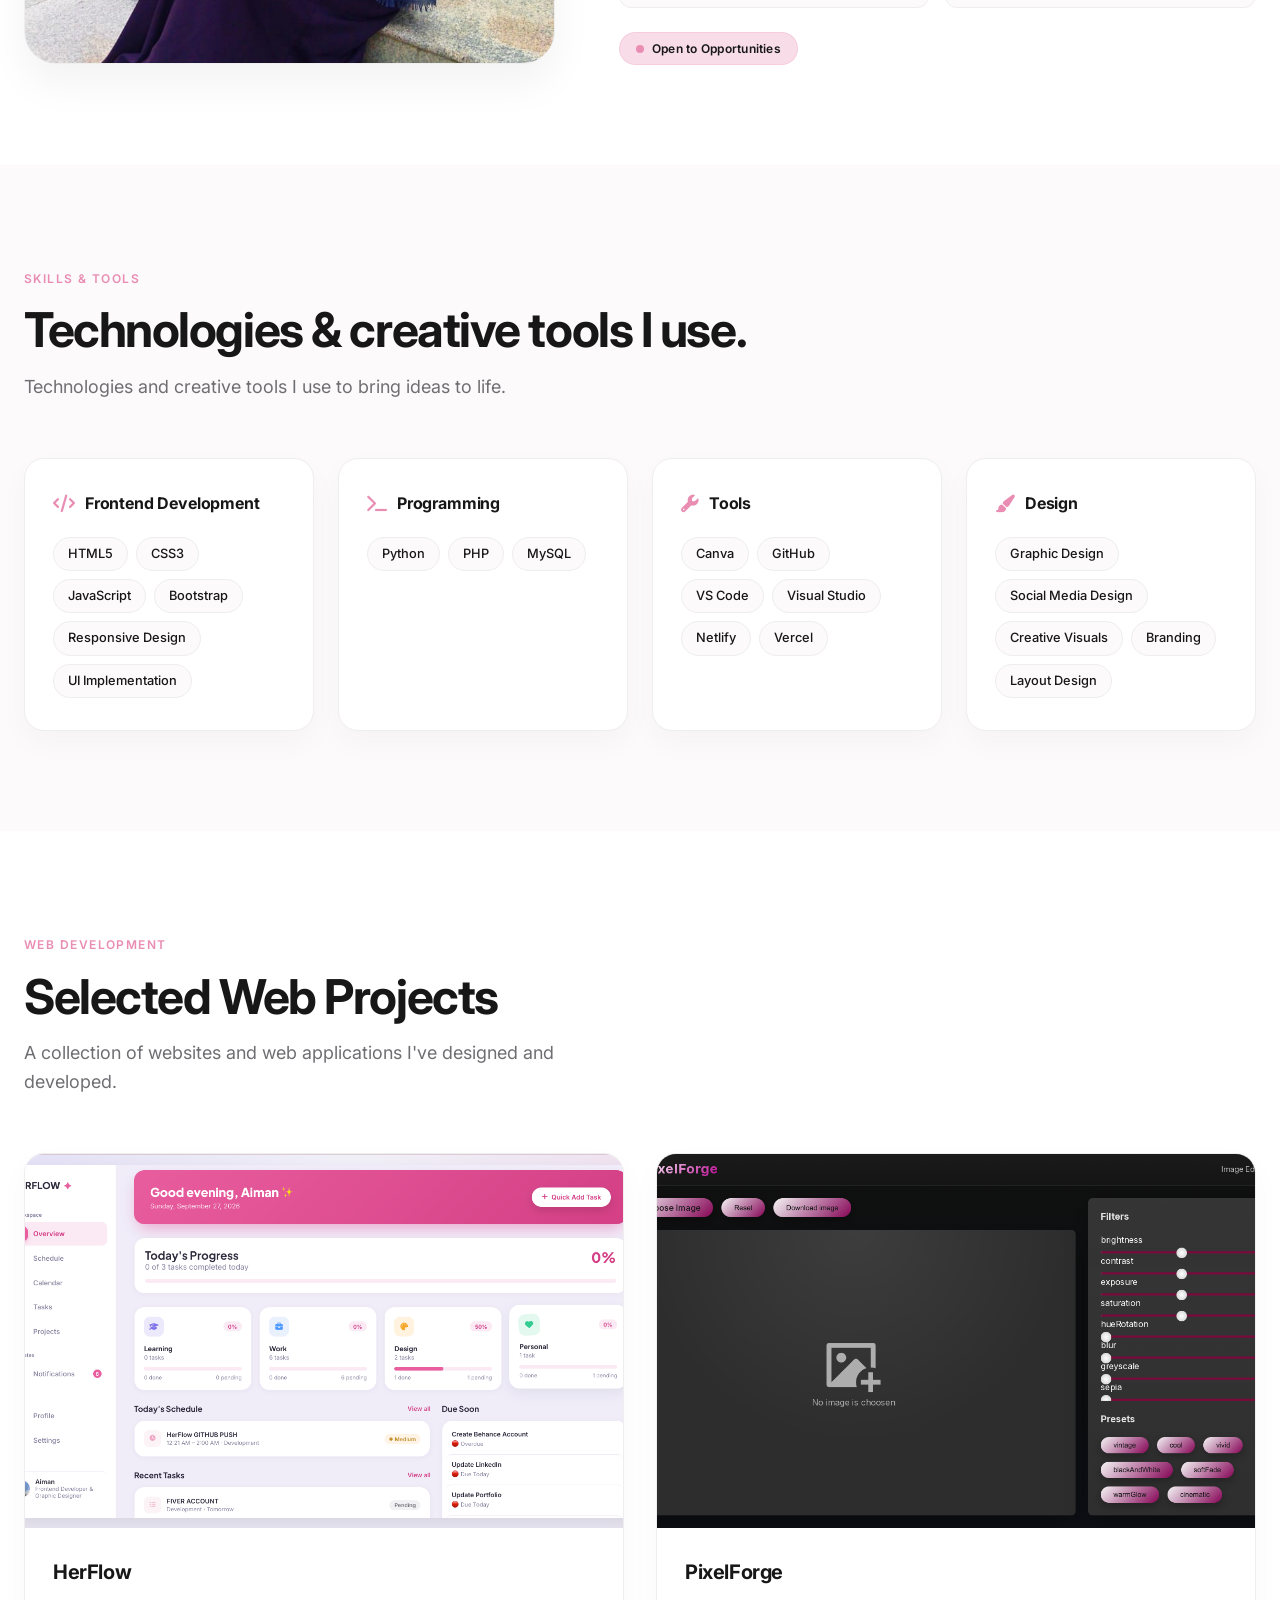
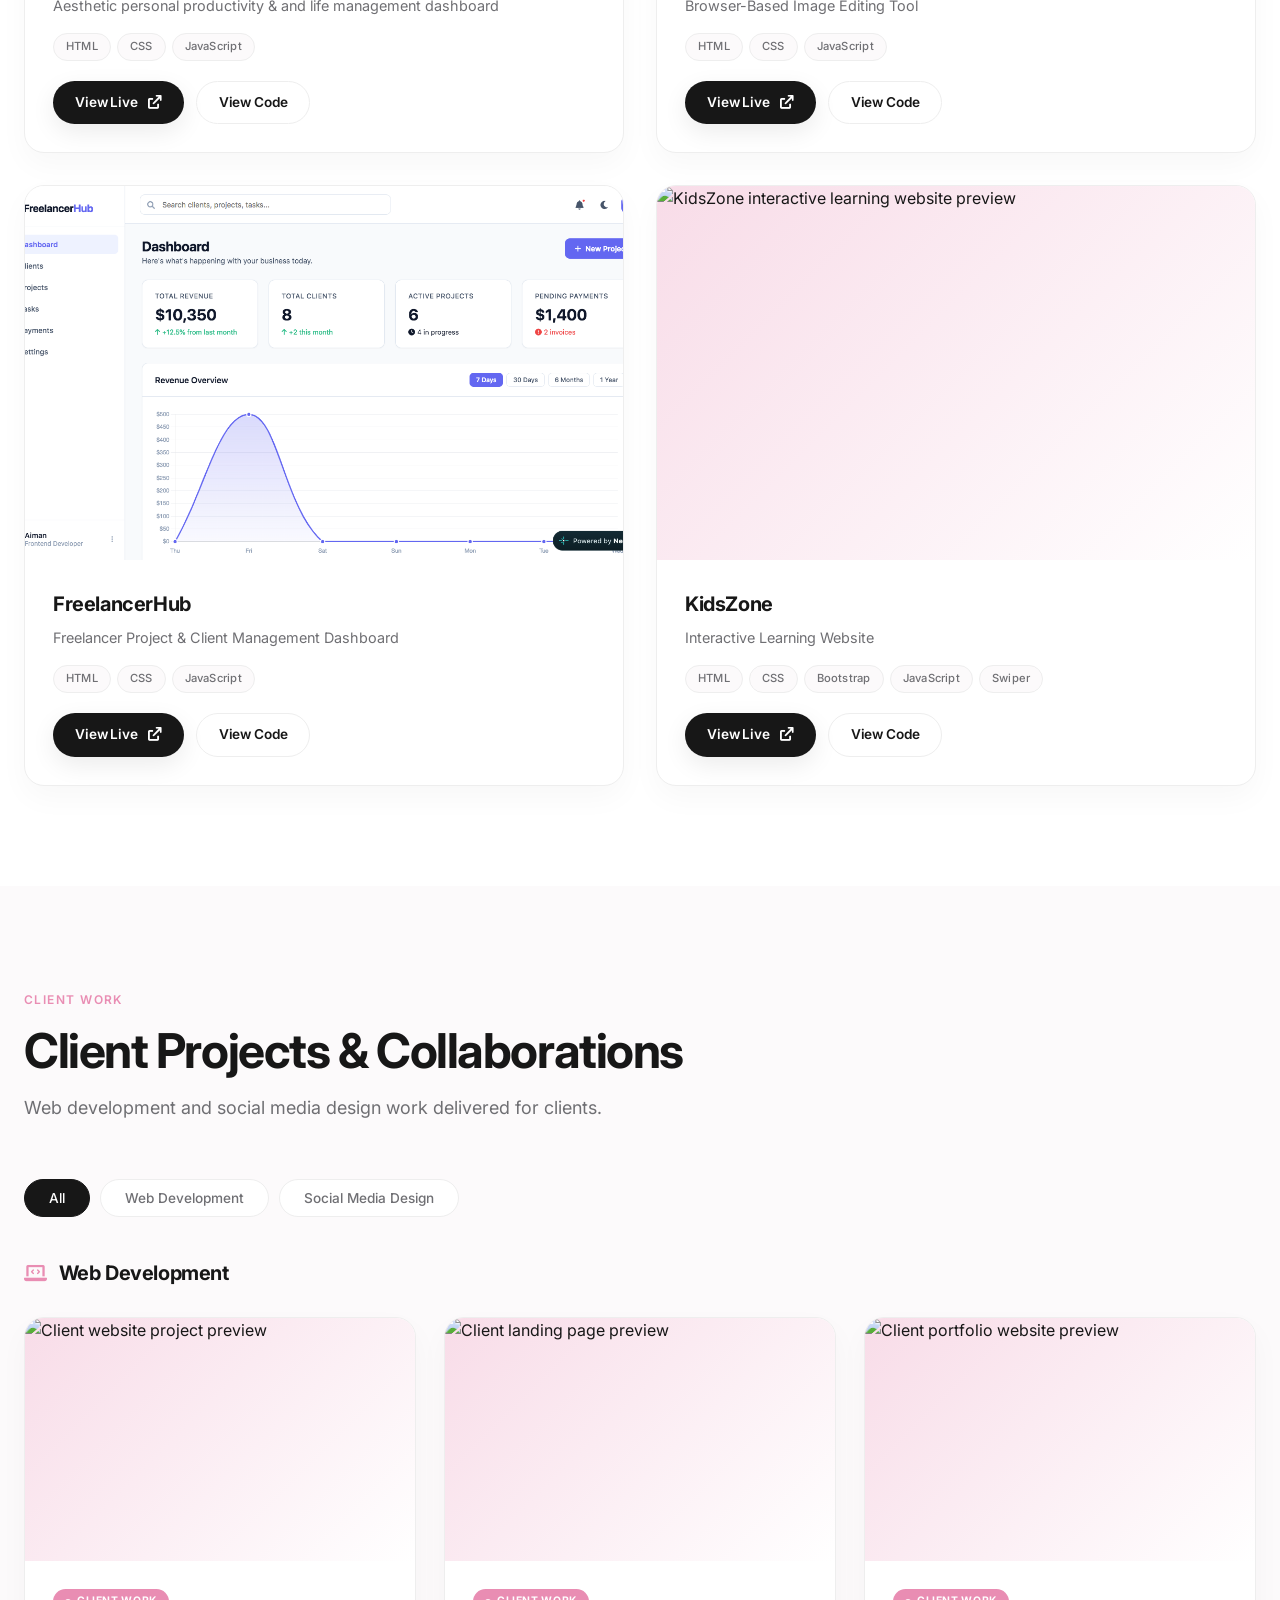
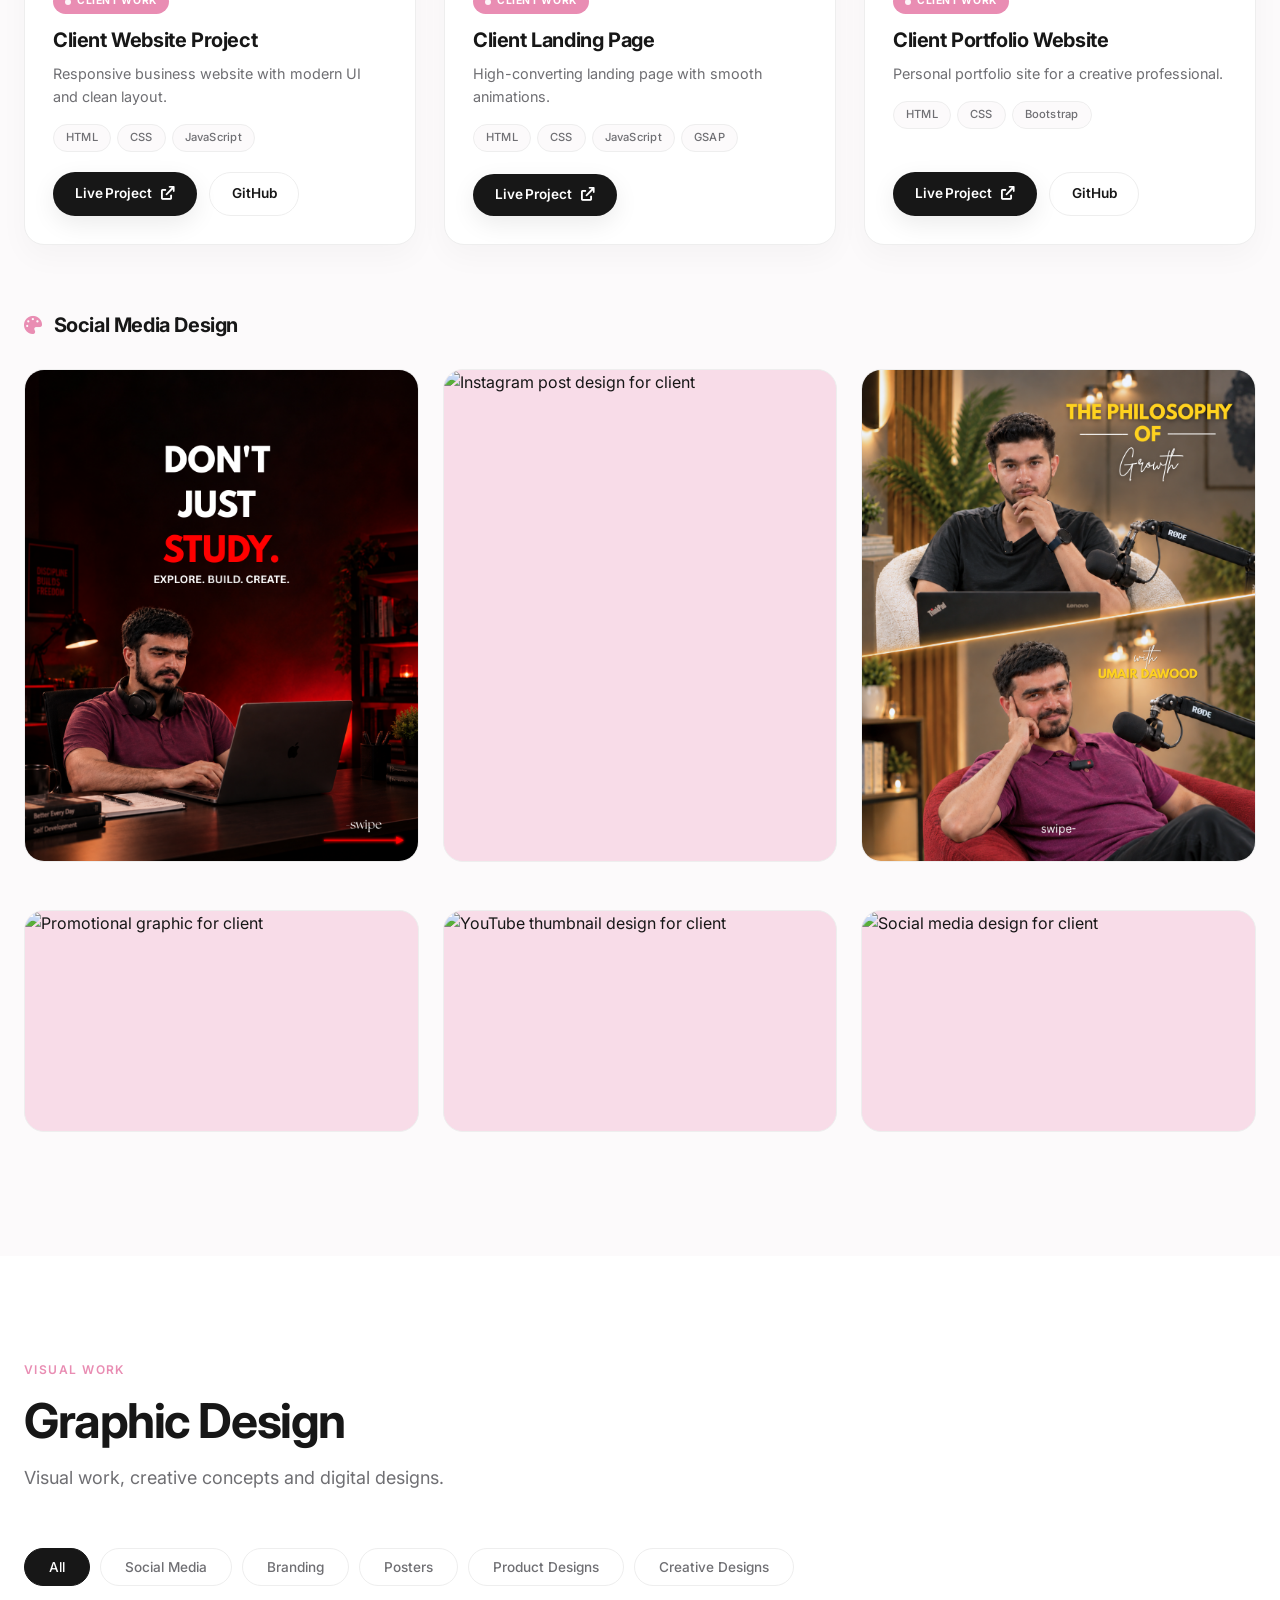
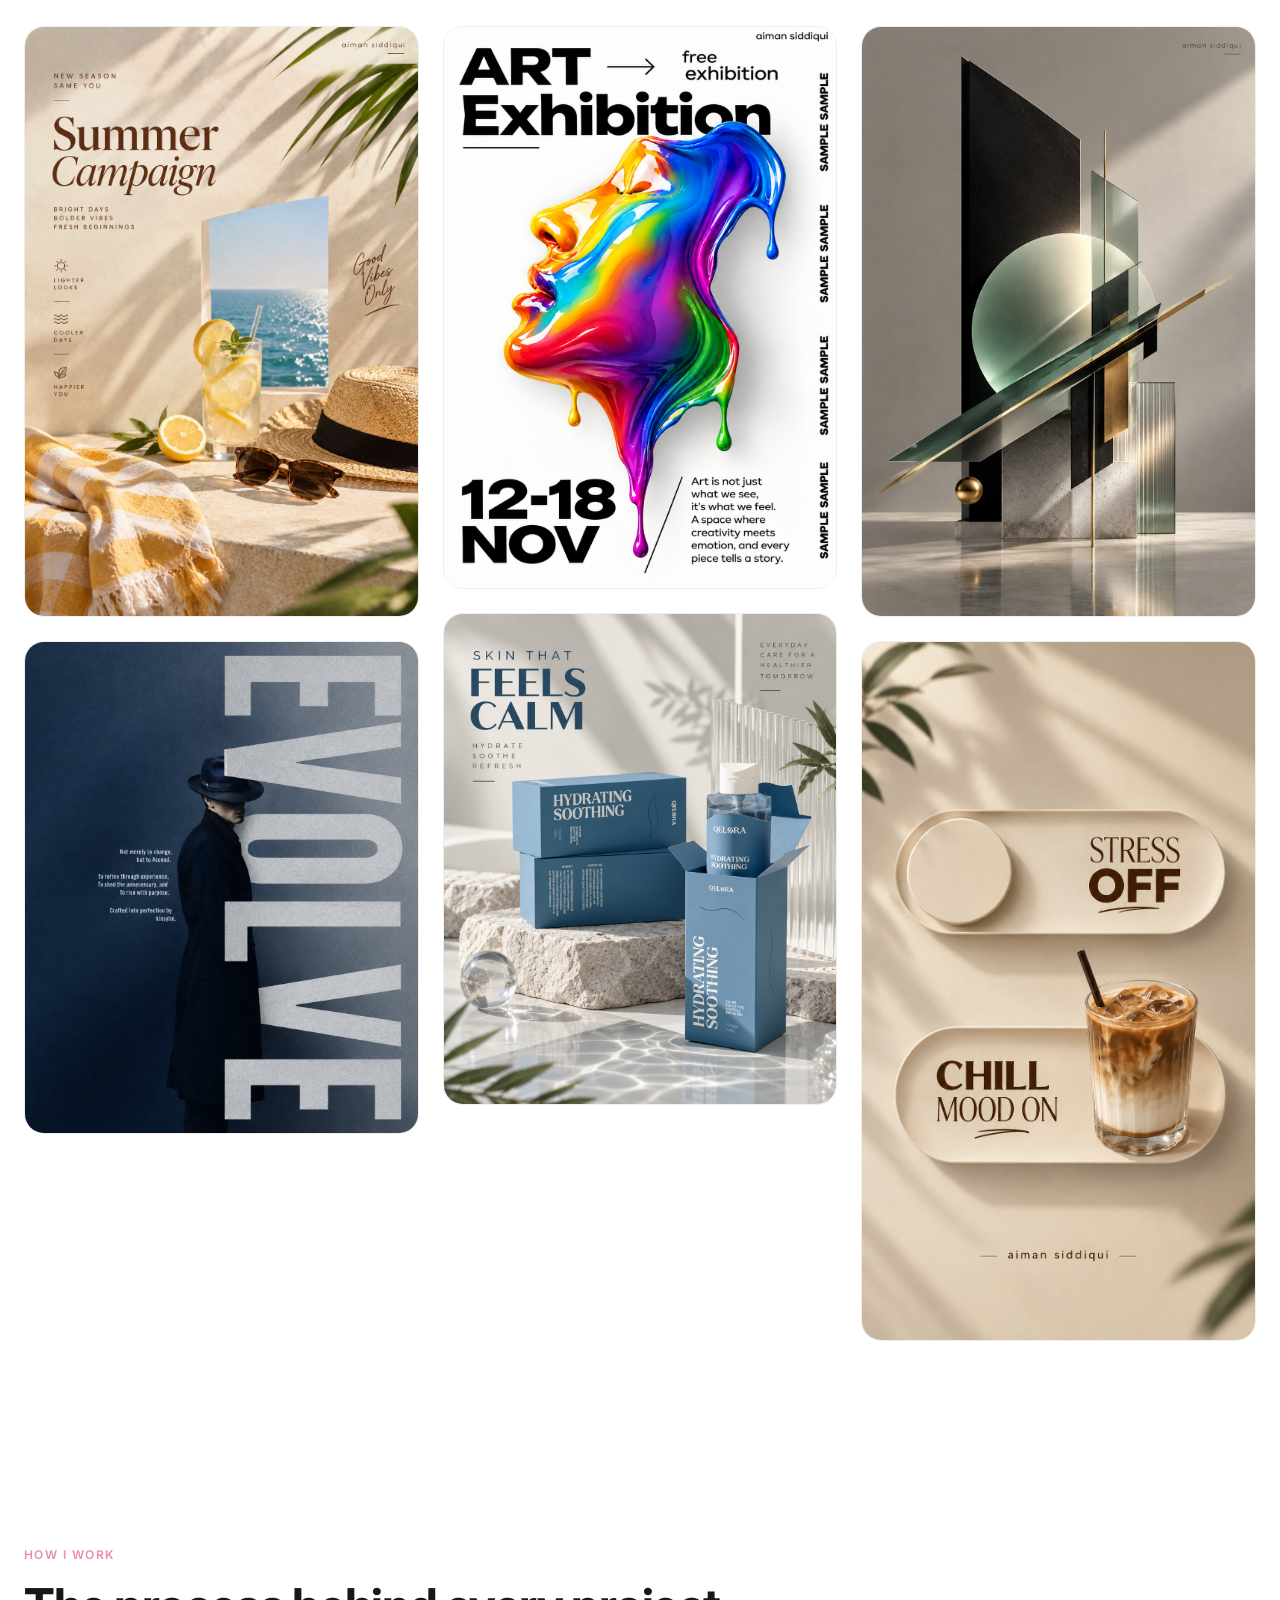
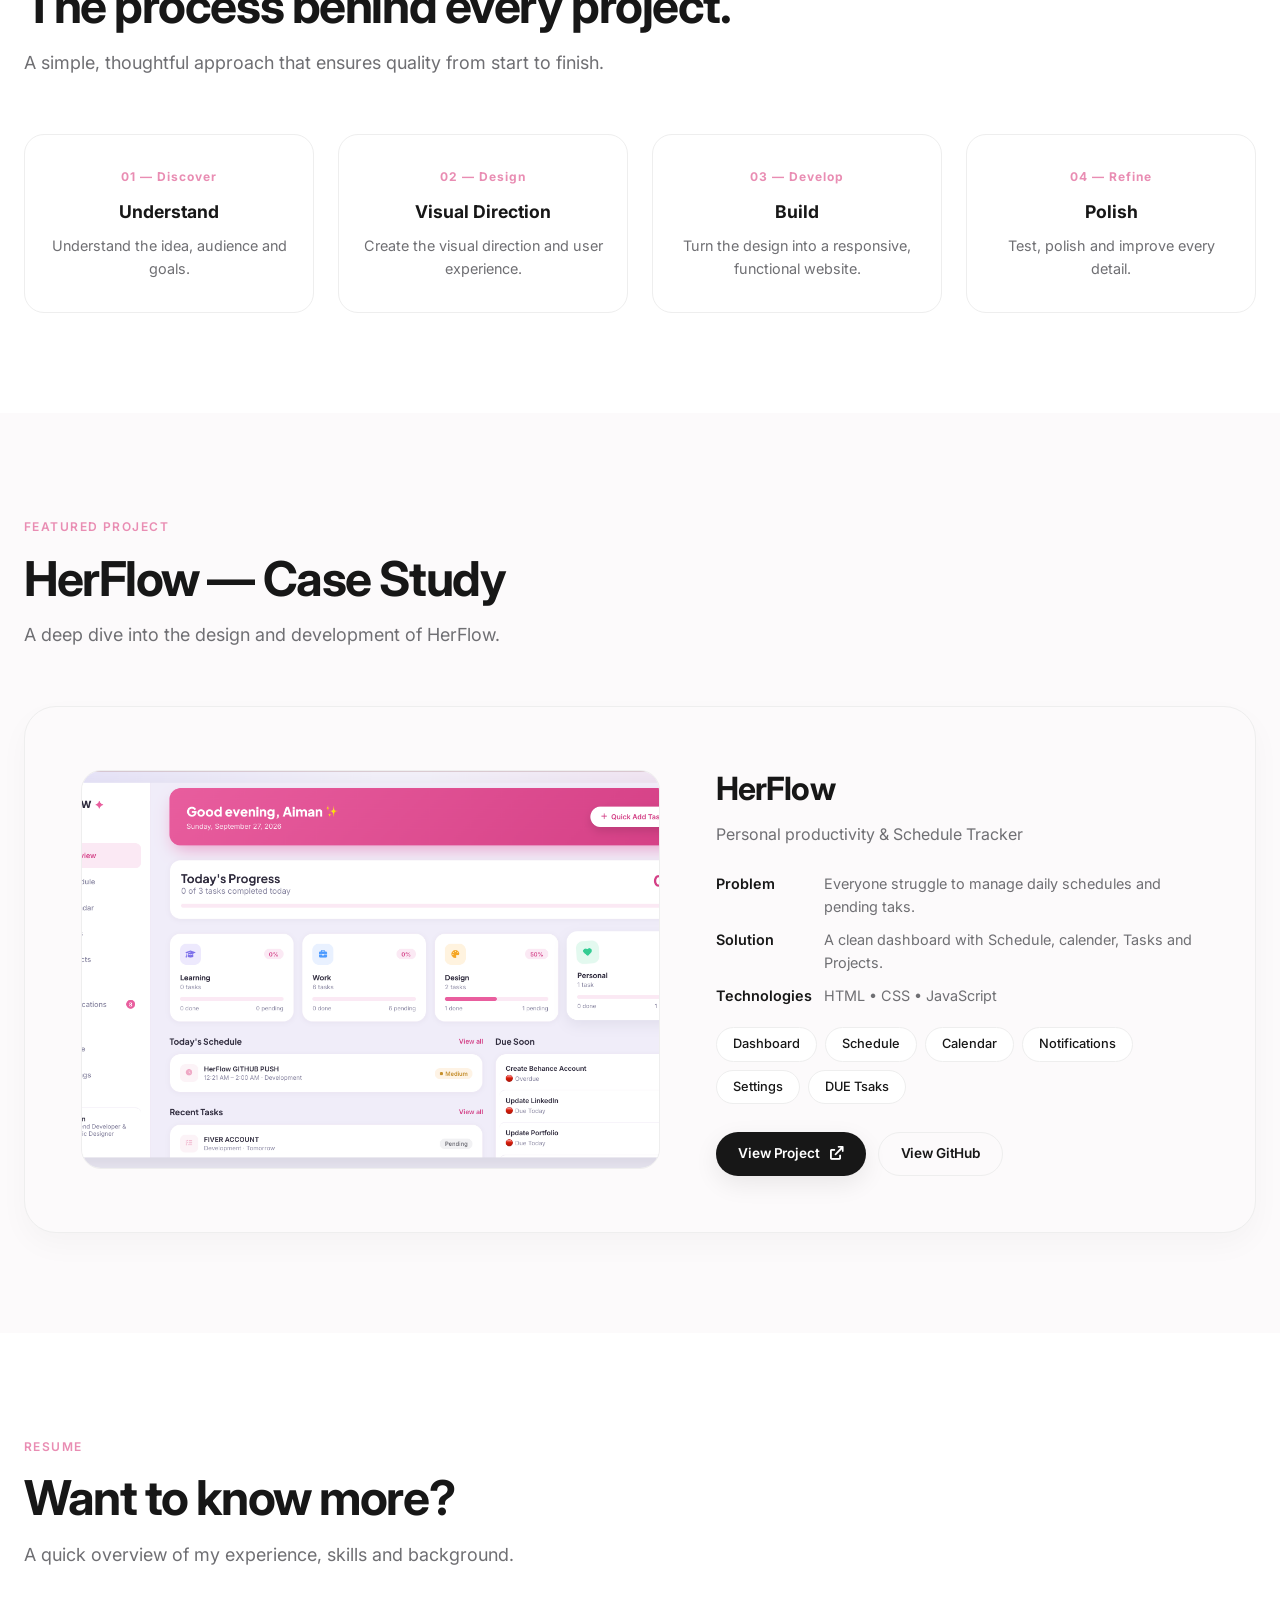
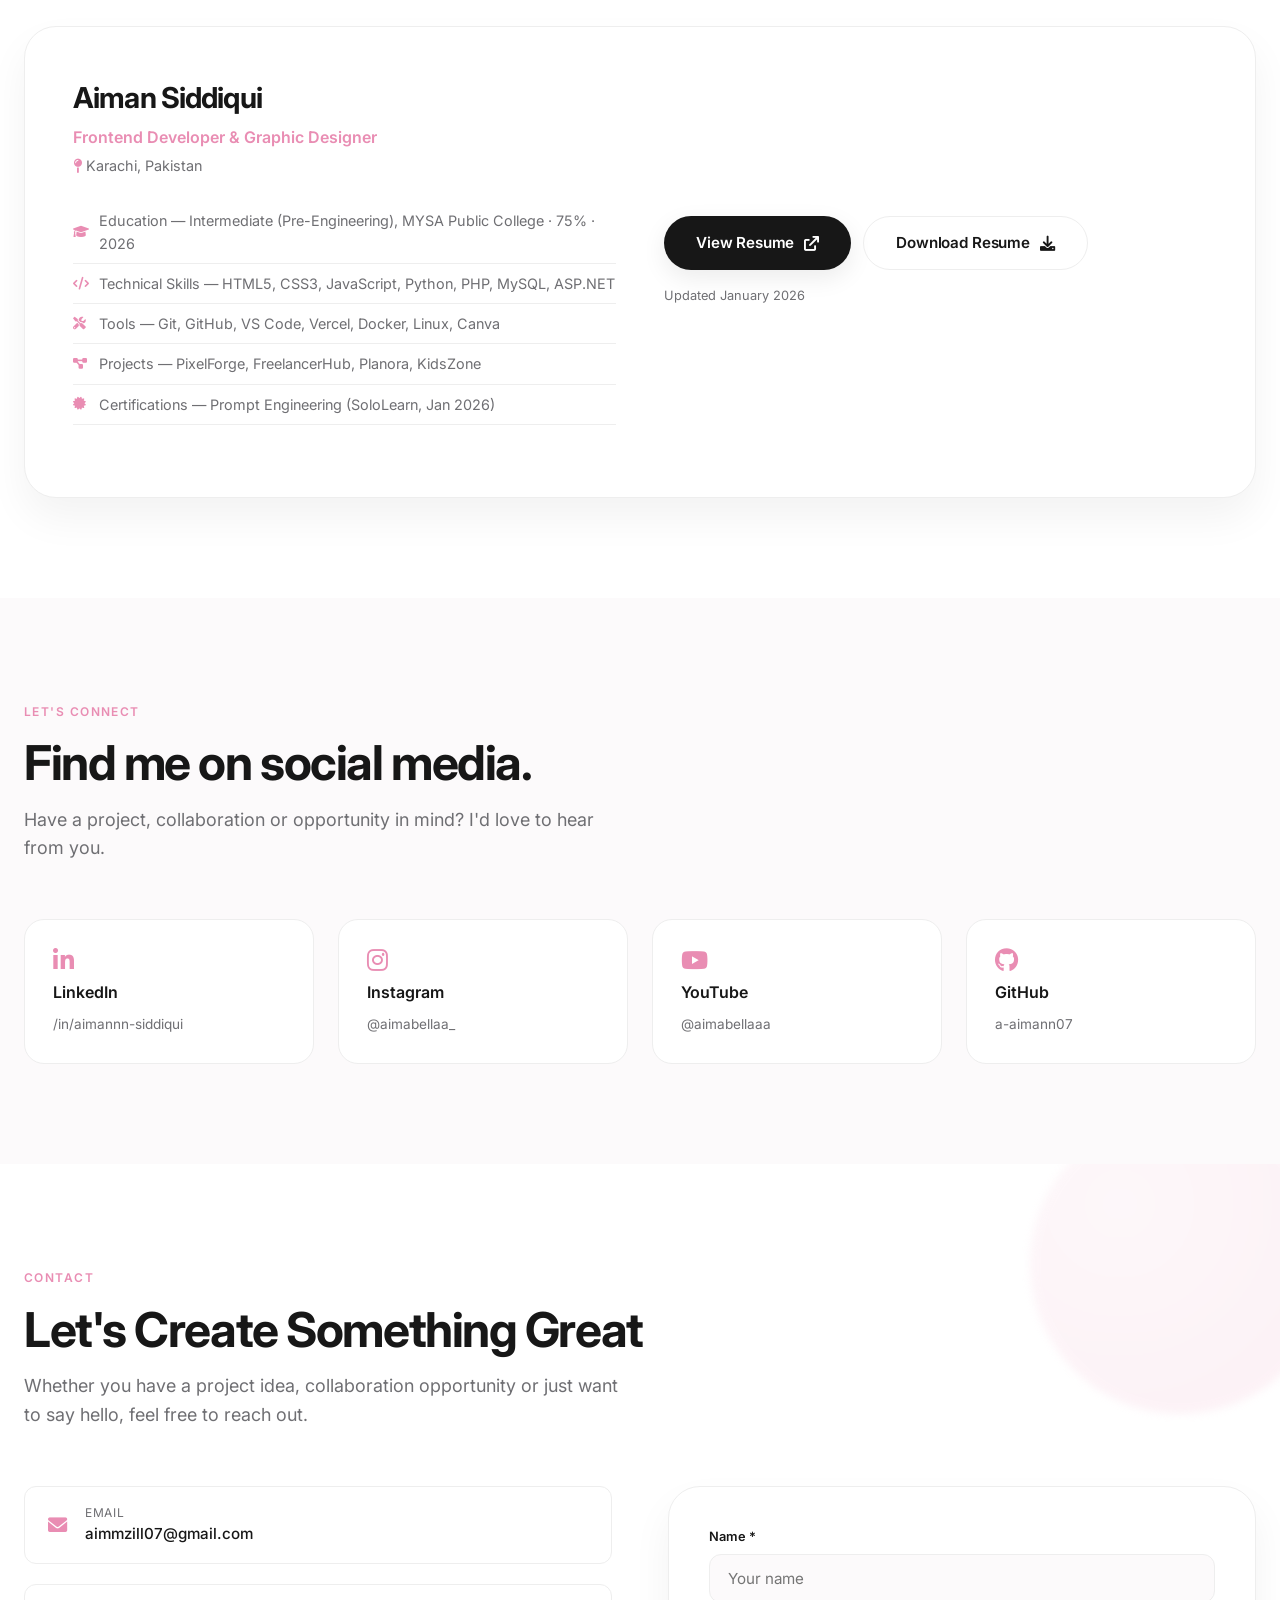
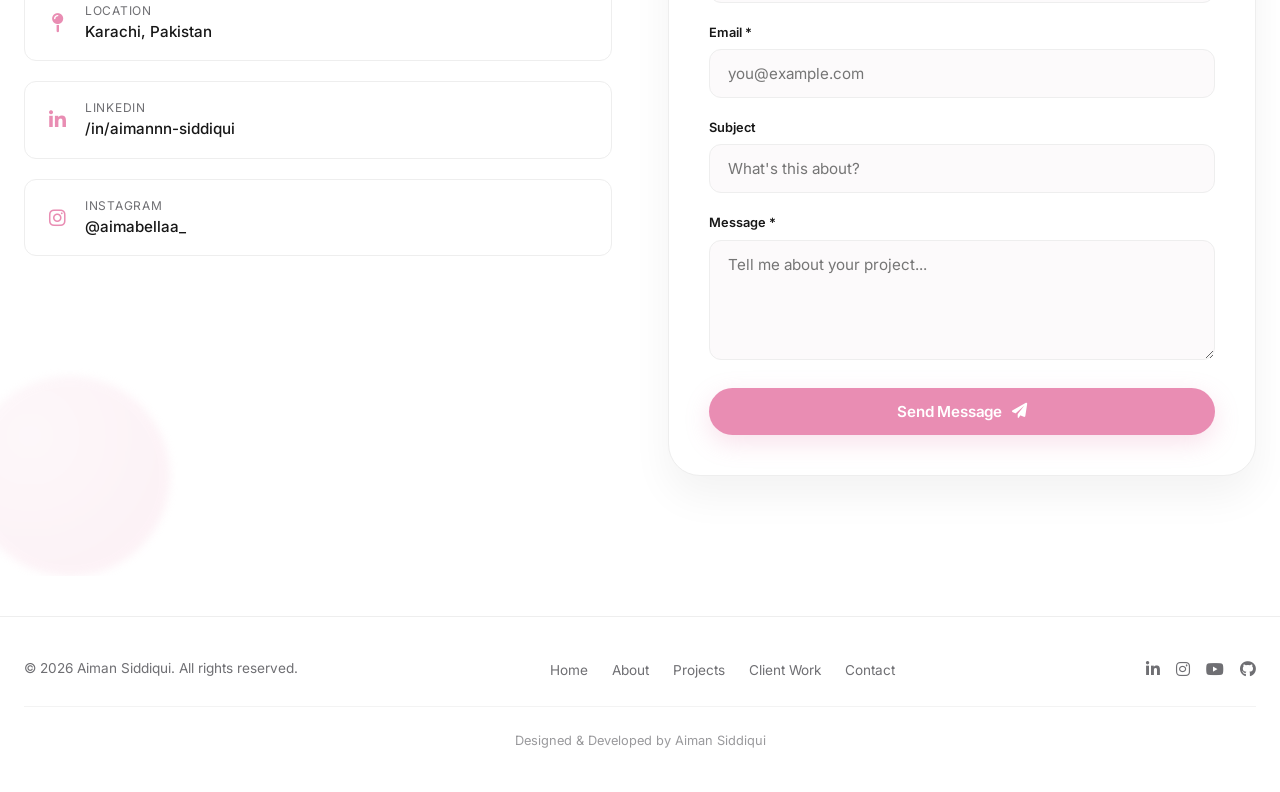
==== commit 12865d06: "Add client work and HerFlow project" ====
--- a/index.html
+++ b/index.html
@@ -215,17 +215,17 @@
         <!-- Project 01 -->
         <article class="project-card reveal">
           <div class="preview">
-            <img src="assets/projects/planora-preview.png" alt="Planora study planner dashboard preview" loading="lazy" />
+            <img src="assets/projects/herflow-preview.png" alt="herflow dashboard preview" loading="lazy" />
           </div>
           <div class="info">
-            <h3>Planora</h3>
-            <p class="desc">Study Planner &amp; Productivity Dashboard</p>
+            <h3>HerFlow</h3>
+            <p class="desc">Aesthetic personal productivity &amp; and life management dashboard</p>
             <div class="tech-tags">
-              <span>HTML</span><span>CSS</span><span>JavaScript</span><span>PHP</span><span>MySQL</span>
+              <span>HTML</span><span>CSS</span><span>JavaScript</span>
             </div>
             <div class="actions">
-              <a href="#" class="btn btn-primary btn-sm">View Live <i class="fas fa-arrow-up-right-from-square"></i></a>
-              <a href="#" class="btn btn-outline btn-sm">View Code</a>
+              <a href="herflow-ashen.vercel.app" class="btn btn-primary btn-sm">View Live <i class="fas fa-arrow-up-right-from-square"></i></a>
+              <a href="https://github.com/a-aimann07/herflow" class="btn btn-outline btn-sm">View Code</a>
             </div>
           </div>
         </article>
@@ -368,11 +368,11 @@
         <div class="client-social-grid" id="clientSocialGrid">
           <!-- Design 1 -->
           <div class="masonry-item client-social-item reveal" data-client-category="social">
-            <img src="assets/client-work/social-1.png" alt="Instagram carousel design for client" loading="lazy" />
+            <img src="assets/client-work/Client work 2.png" alt="Instagram post design for client" loading="lazy" />
             <div class="overlay">
               <span class="client-badge">Client Work</span>
-              <div class="title">Instagram Carousel</div>
-              <div class="cat">Instagram Carousel</div>
+              <div class="title">Instagram Post</div>
+              <div class="cat">Instagram Post</div>
             </div>
           </div>
           <!-- Design 2 -->
@@ -386,7 +386,7 @@
           </div>
           <!-- Design 3 -->
           <div class="masonry-item client-social-item reveal reveal-delay-2" data-client-category="social">
-            <img src="assets/client-work/social-3.png" alt="Podcast cover design for client" loading="lazy" />
+            <img src="assets/client-work/Client work 1.png" alt="Podcast cover design for client" loading="lazy" />
             <div class="overlay">
               <span class="client-badge">Client Work</span>
               <div class="title">Podcast Cover</div>
@@ -521,38 +521,38 @@
   <section class="section" id="case-study" style="background: var(--bg-off);">
     <div class="container">
       <div class="eyebrow">Featured Project</div>
-      <h2 class="section-title">Planora — Case Study</h2>
-      <p class="section-sub">A deep dive into the design and development of Planora.</p>
+      <h2 class="section-title">HerFlow — Case Study</h2>
+      <p class="section-sub">A deep dive into the design and development of HerFlow.</p>
       <div class="case-study reveal">
         <div class="mockup">
-          <img src="assets/projects/planora-preview.png" alt="Planora case study mockup" loading="lazy" />
+          <img src="assets/projects/herflow-preview.png" alt="HerFlow case study mockup" loading="lazy" />
         </div>
         <div class="case-details">
-          <h3>Planora</h3>
-          <p class="sub">Study Planner &amp; Focus Tracker</p>
+          <h3>HerFlow</h3>
+          <p class="sub">Personal productivity  &amp; Schedule Tracker</p>
           <div class="detail-row">
             <span class="label">Problem</span>
-            <span class="value">Students struggle to manage study schedules and focus sessions.</span>
+            <span class="value">Everyone struggle to manage daily schedules and pending taks.</span>
           </div>
           <div class="detail-row">
             <span class="label">Solution</span>
-            <span class="value">A clean dashboard with planner, timer, analytics and authentication.</span>
+            <span class="value">A clean dashboard with Schedule, calender, Tasks and Projects.</span>
           </div>
           <div class="detail-row">
             <span class="label">Technologies</span>
-            <span class="value">HTML • CSS • JavaScript • PHP • MySQL</span>
+            <span class="value">HTML • CSS • JavaScript </span>
           </div>
           <div class="features">
             <span>Dashboard</span>
-            <span>Study Planner</span>
-            <span>Focus Timer</span>
-            <span>Analytics</span>
+            <span>Schedule</span>
+            <span>Calendar</span>
+            <span>Notifications</span>
             <span>Settings</span>
-            <span>Auth</span>
+            <span>DUE Tsaks</span>
           </div>
           <div style="display: flex; gap: 12px; flex-wrap: wrap;">
-            <a href="#" class="btn btn-primary btn-sm">View Project <i class="fas fa-arrow-up-right-from-square"></i></a>
-            <a href="#" class="btn btn-outline btn-sm">View GitHub</a>
+            <a href=" herflow-ashen.vercel.app" class="btn btn-primary btn-sm">View Project <i class="fas fa-arrow-up-right-from-square"></i></a>
+            <a href="https://github.com/a-aimann07/herflow" class="btn btn-outline btn-sm">View GitHub</a>
           </div>
         </div>
       </div>
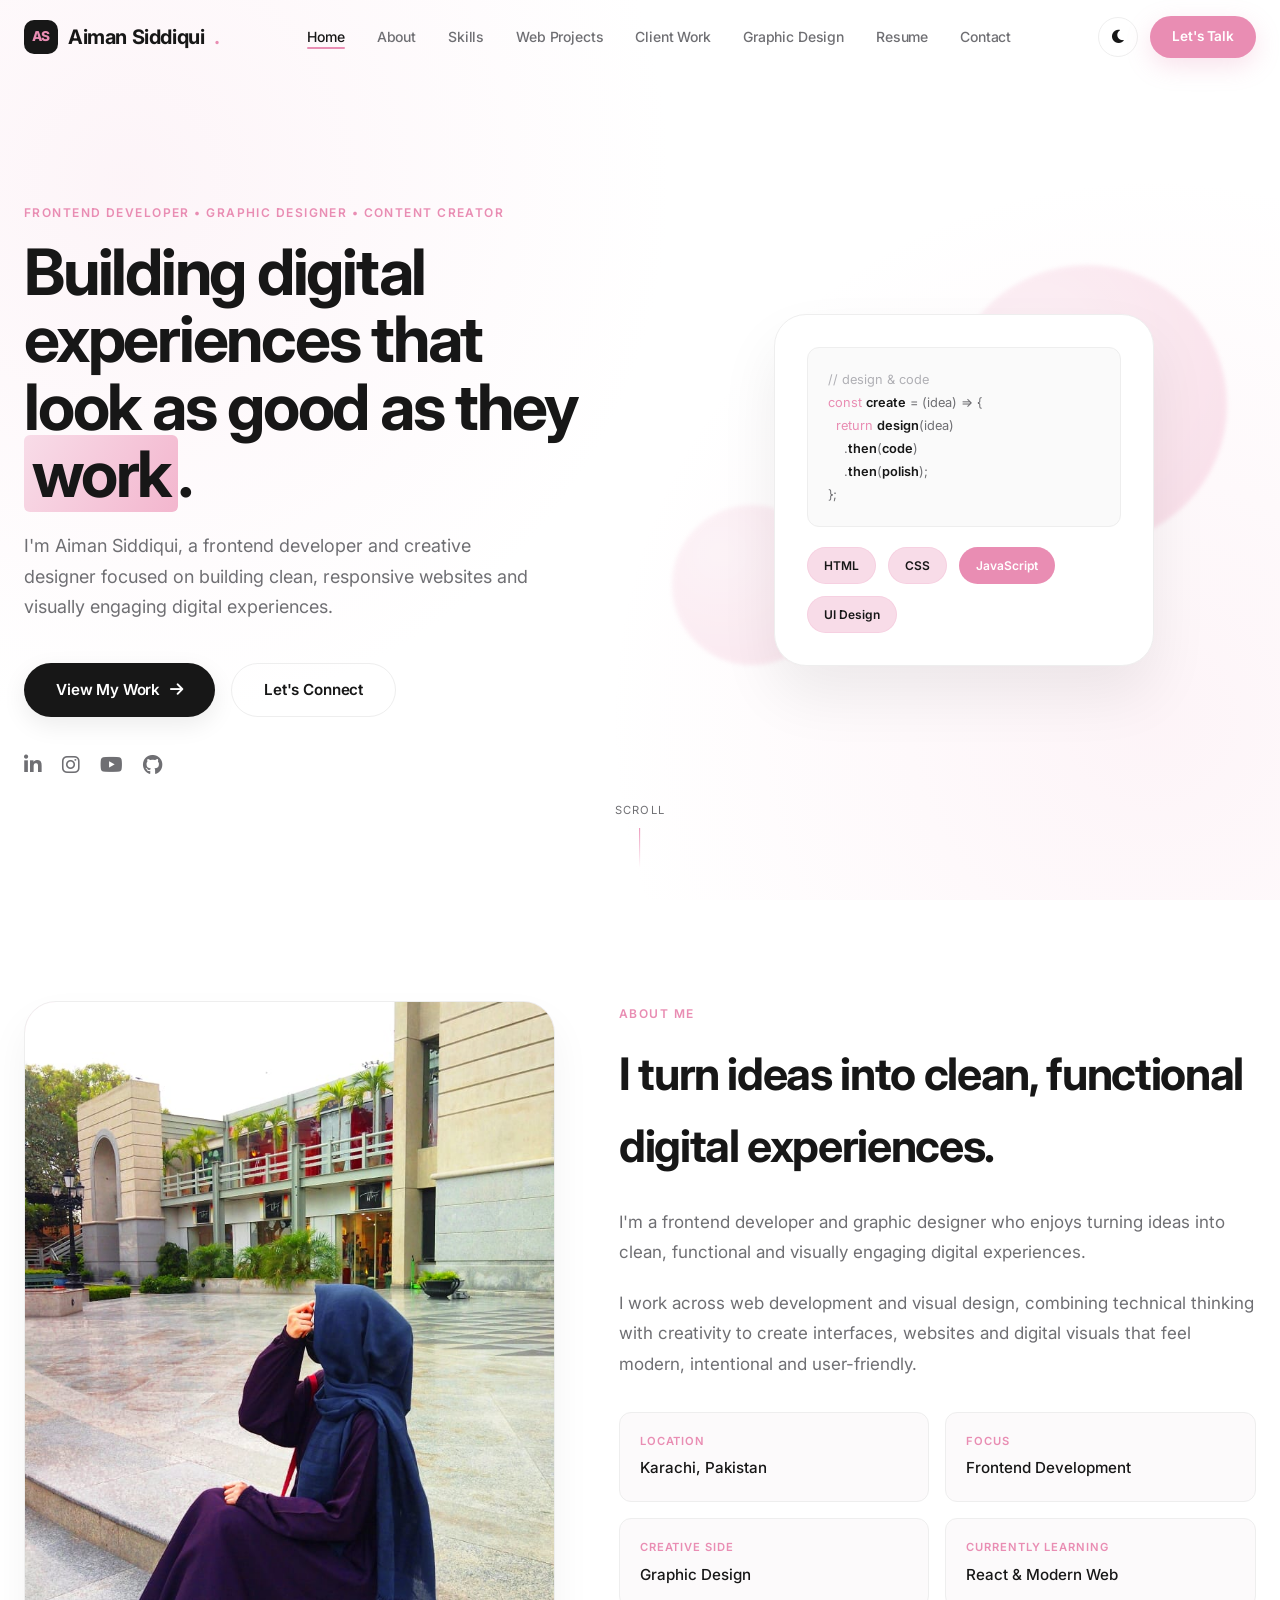
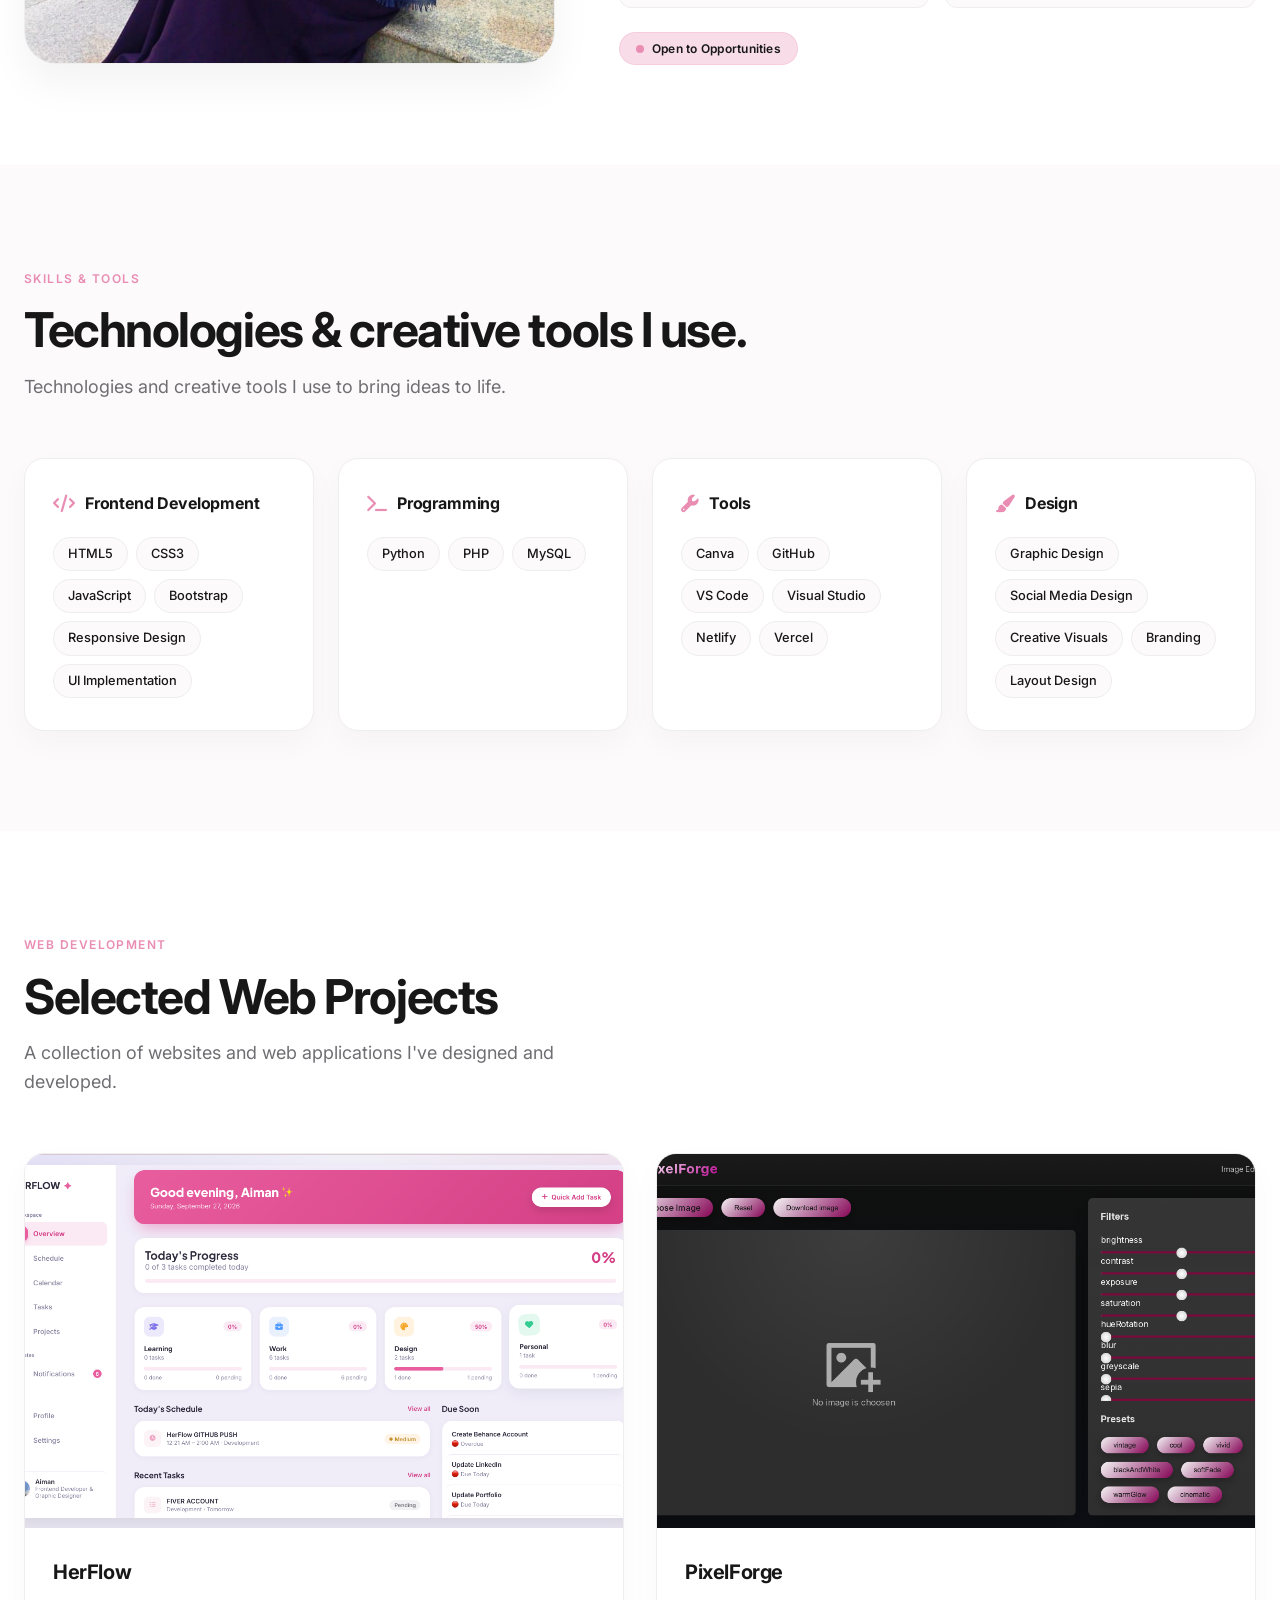
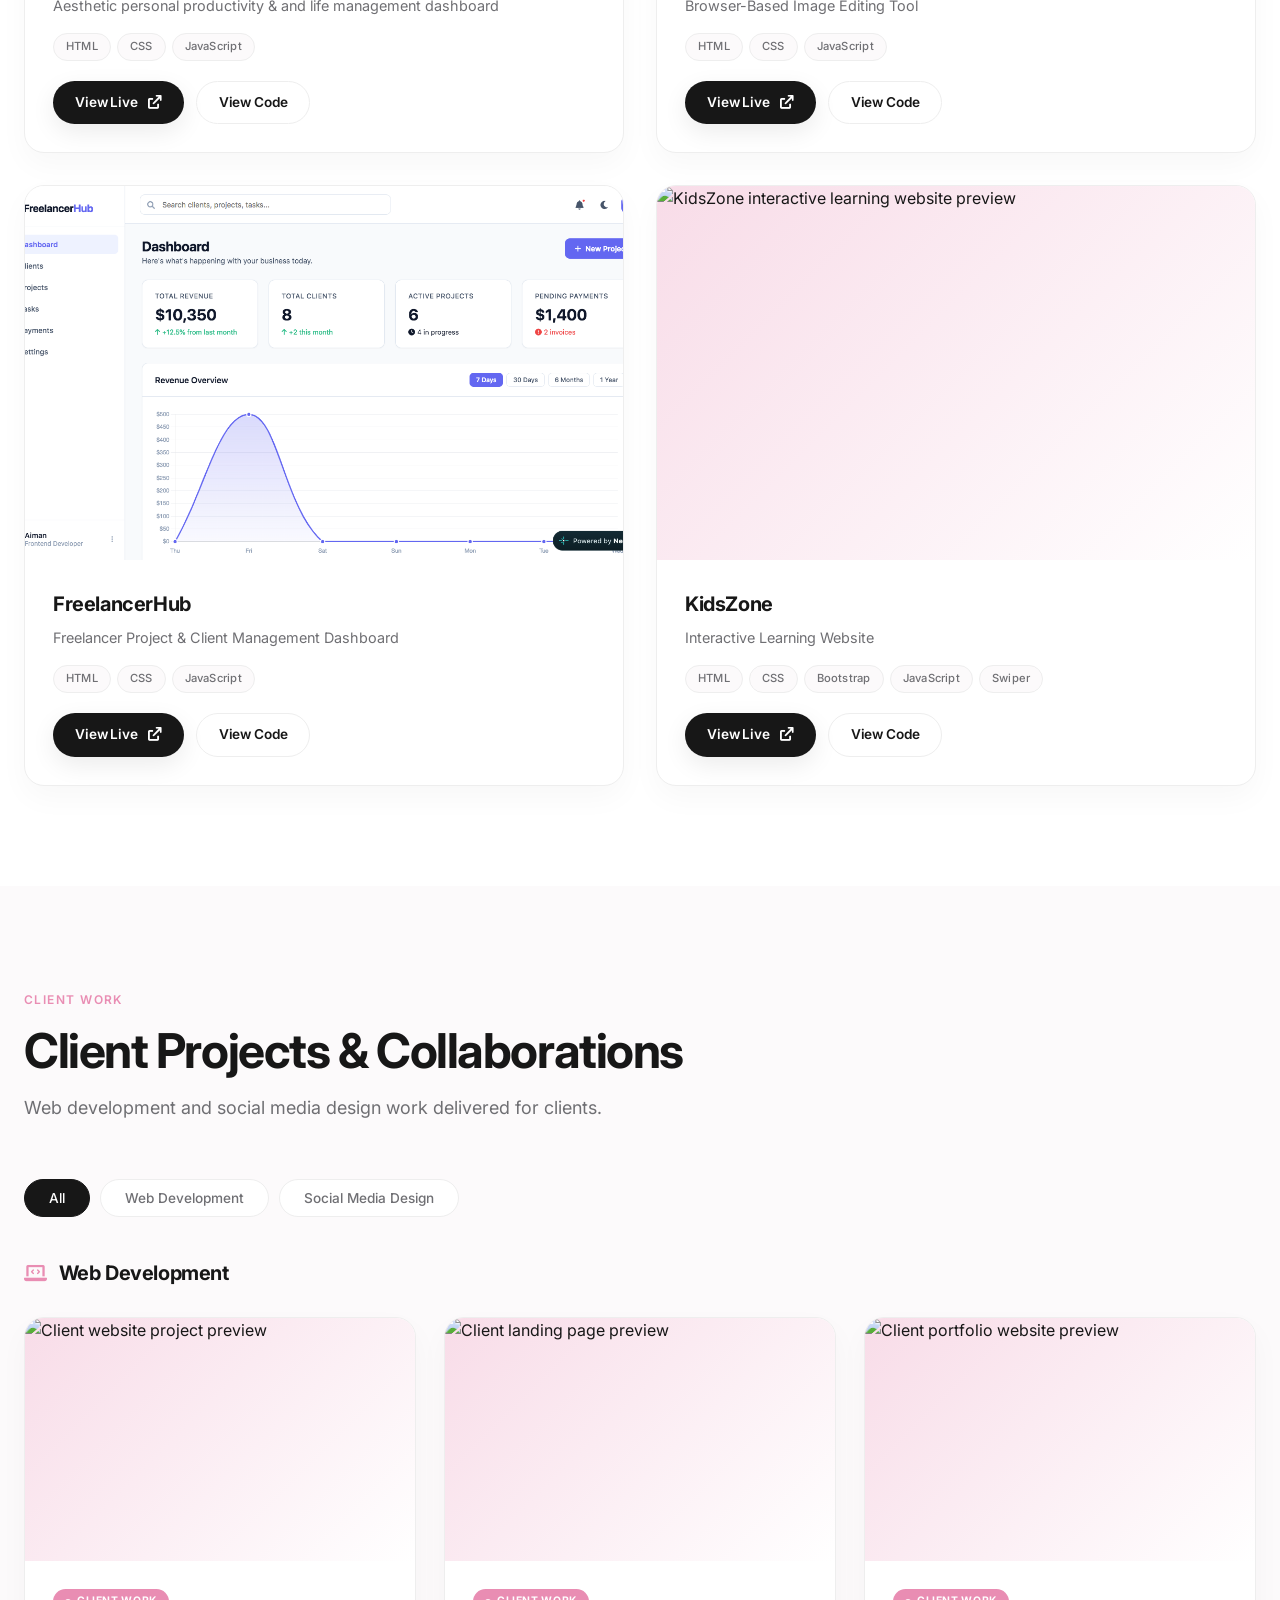
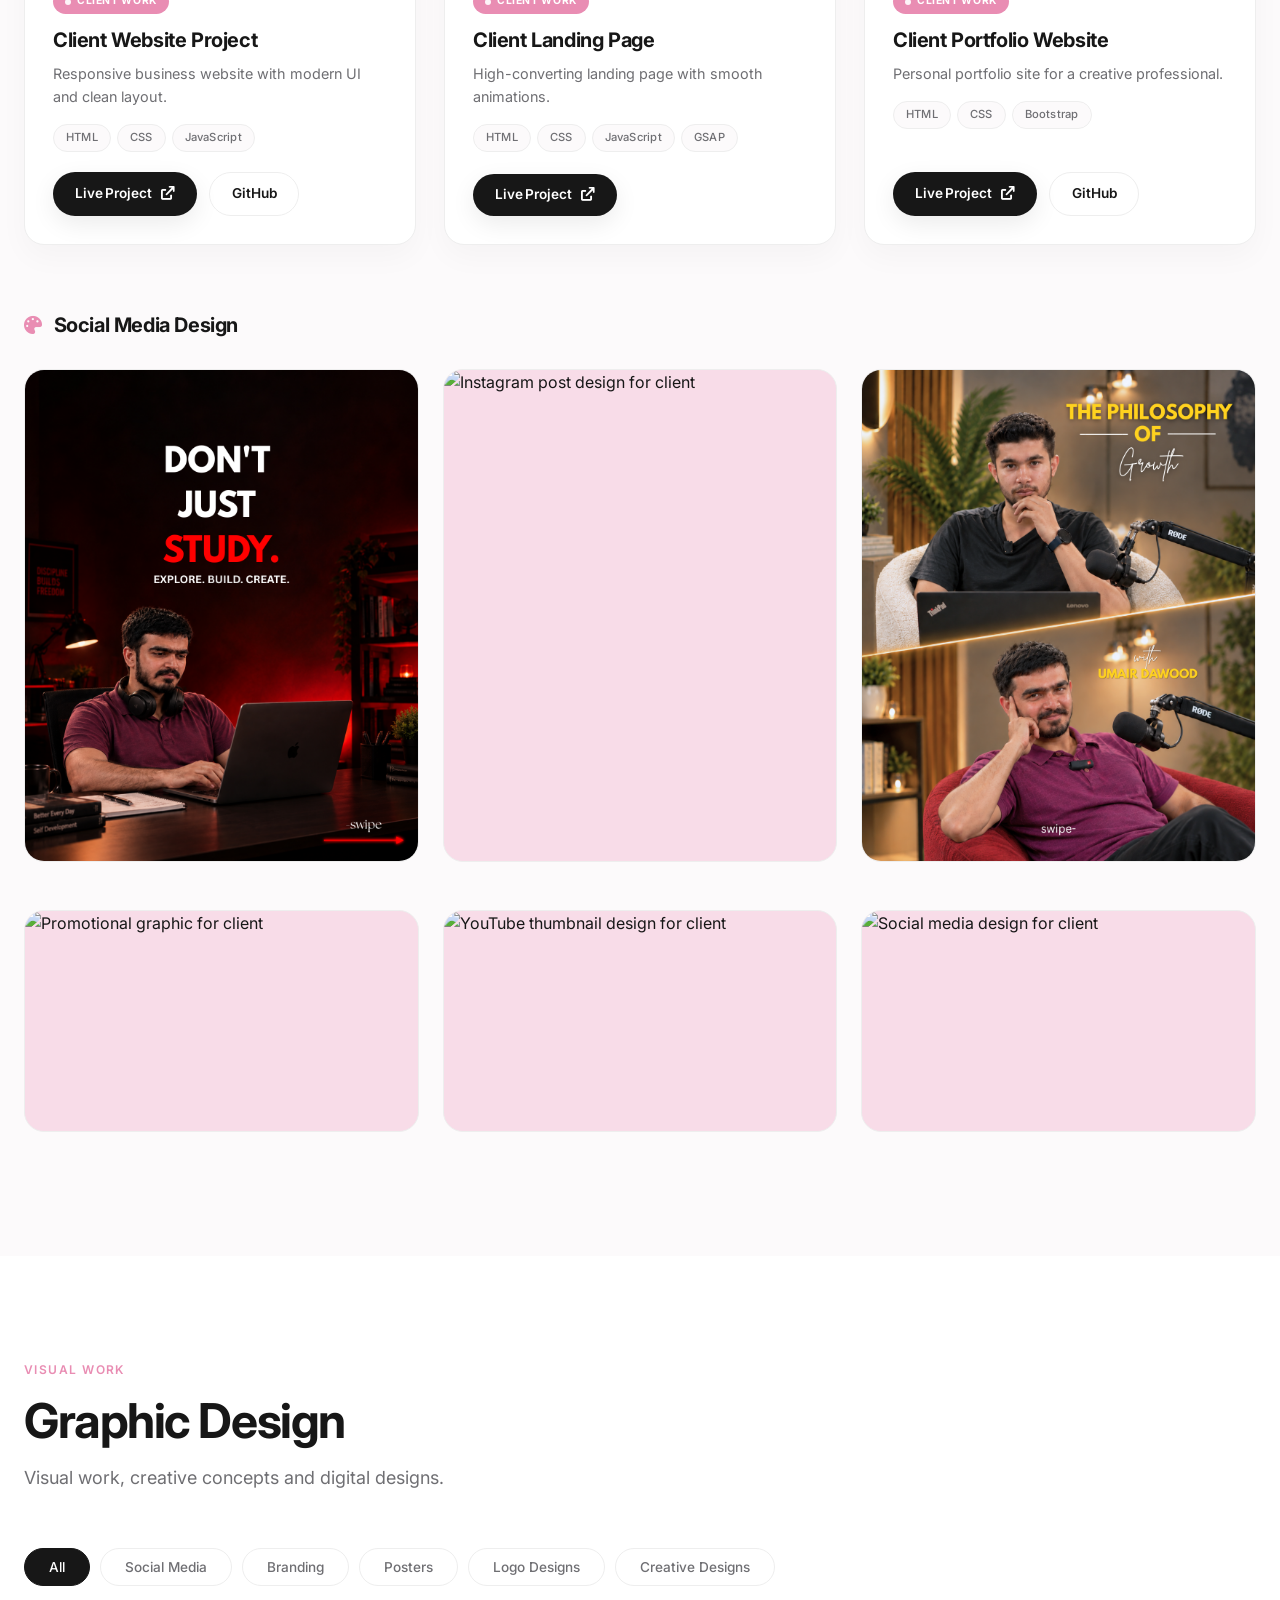
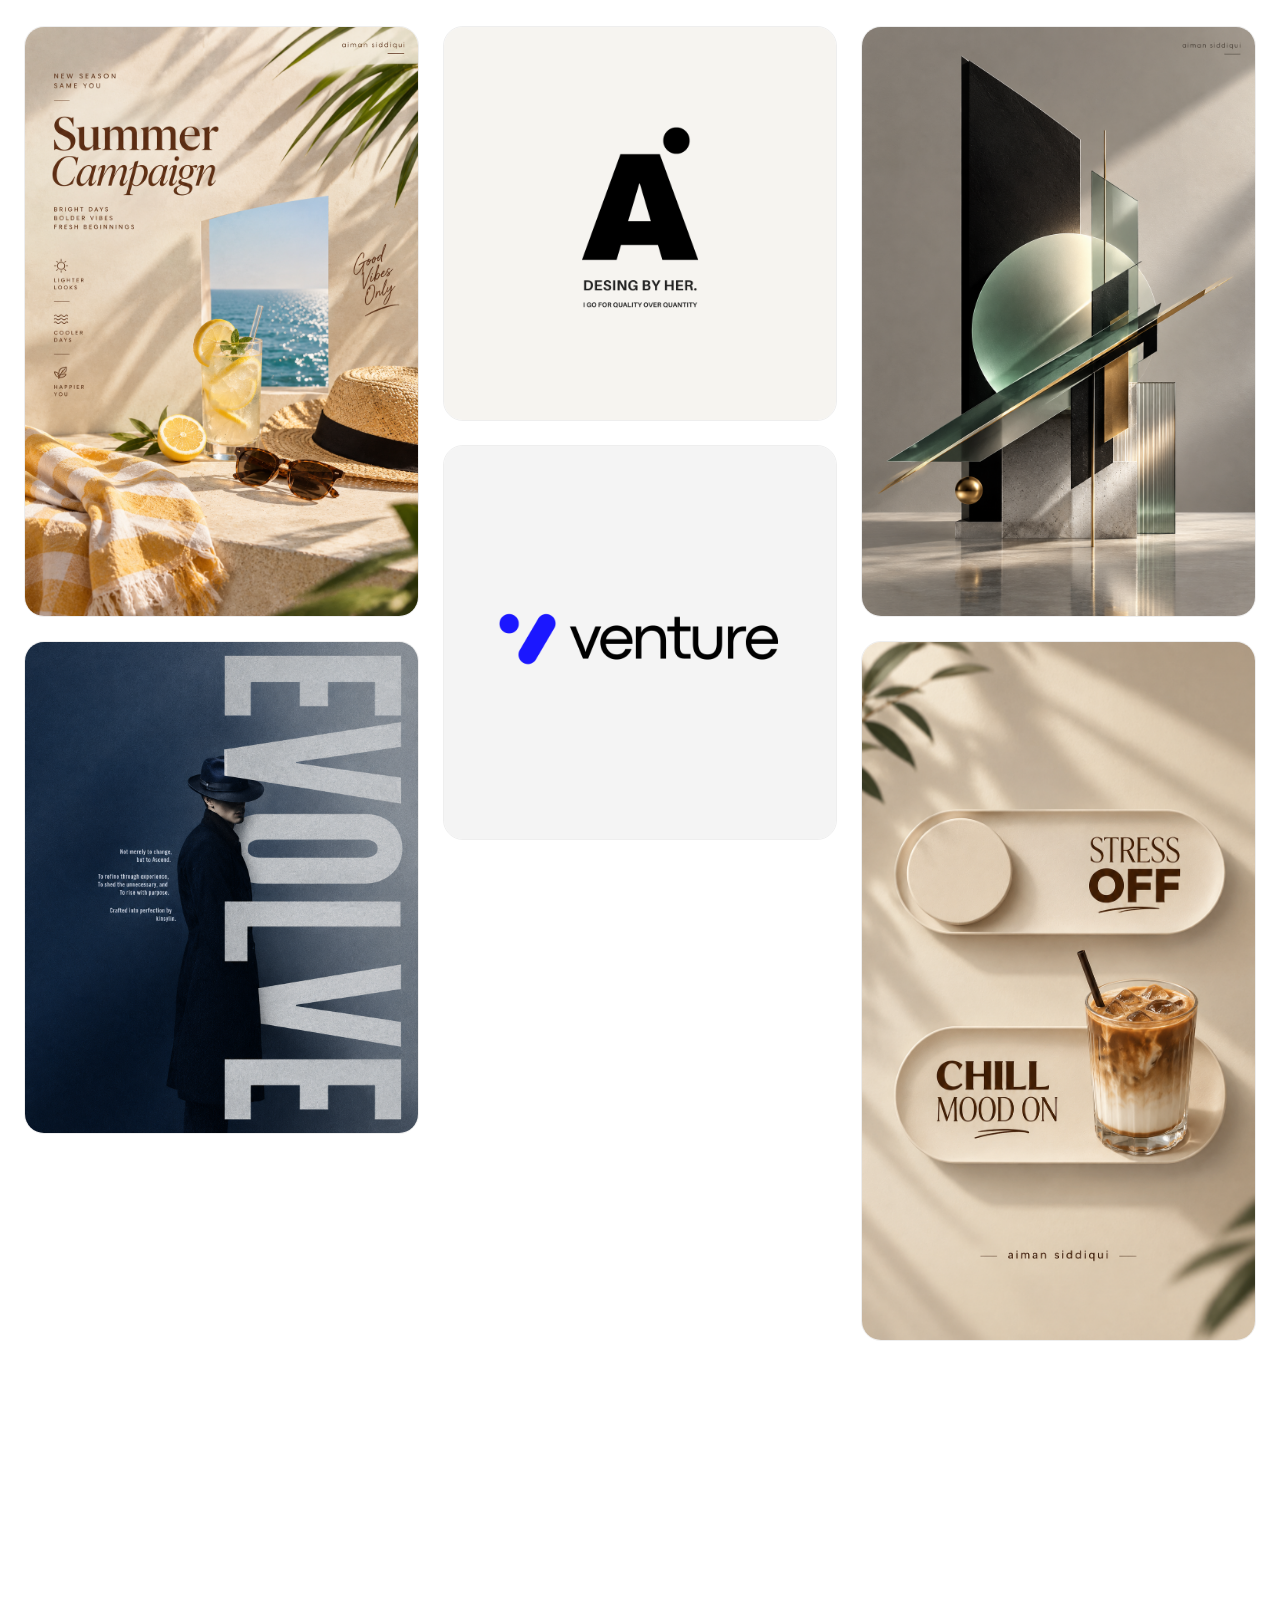
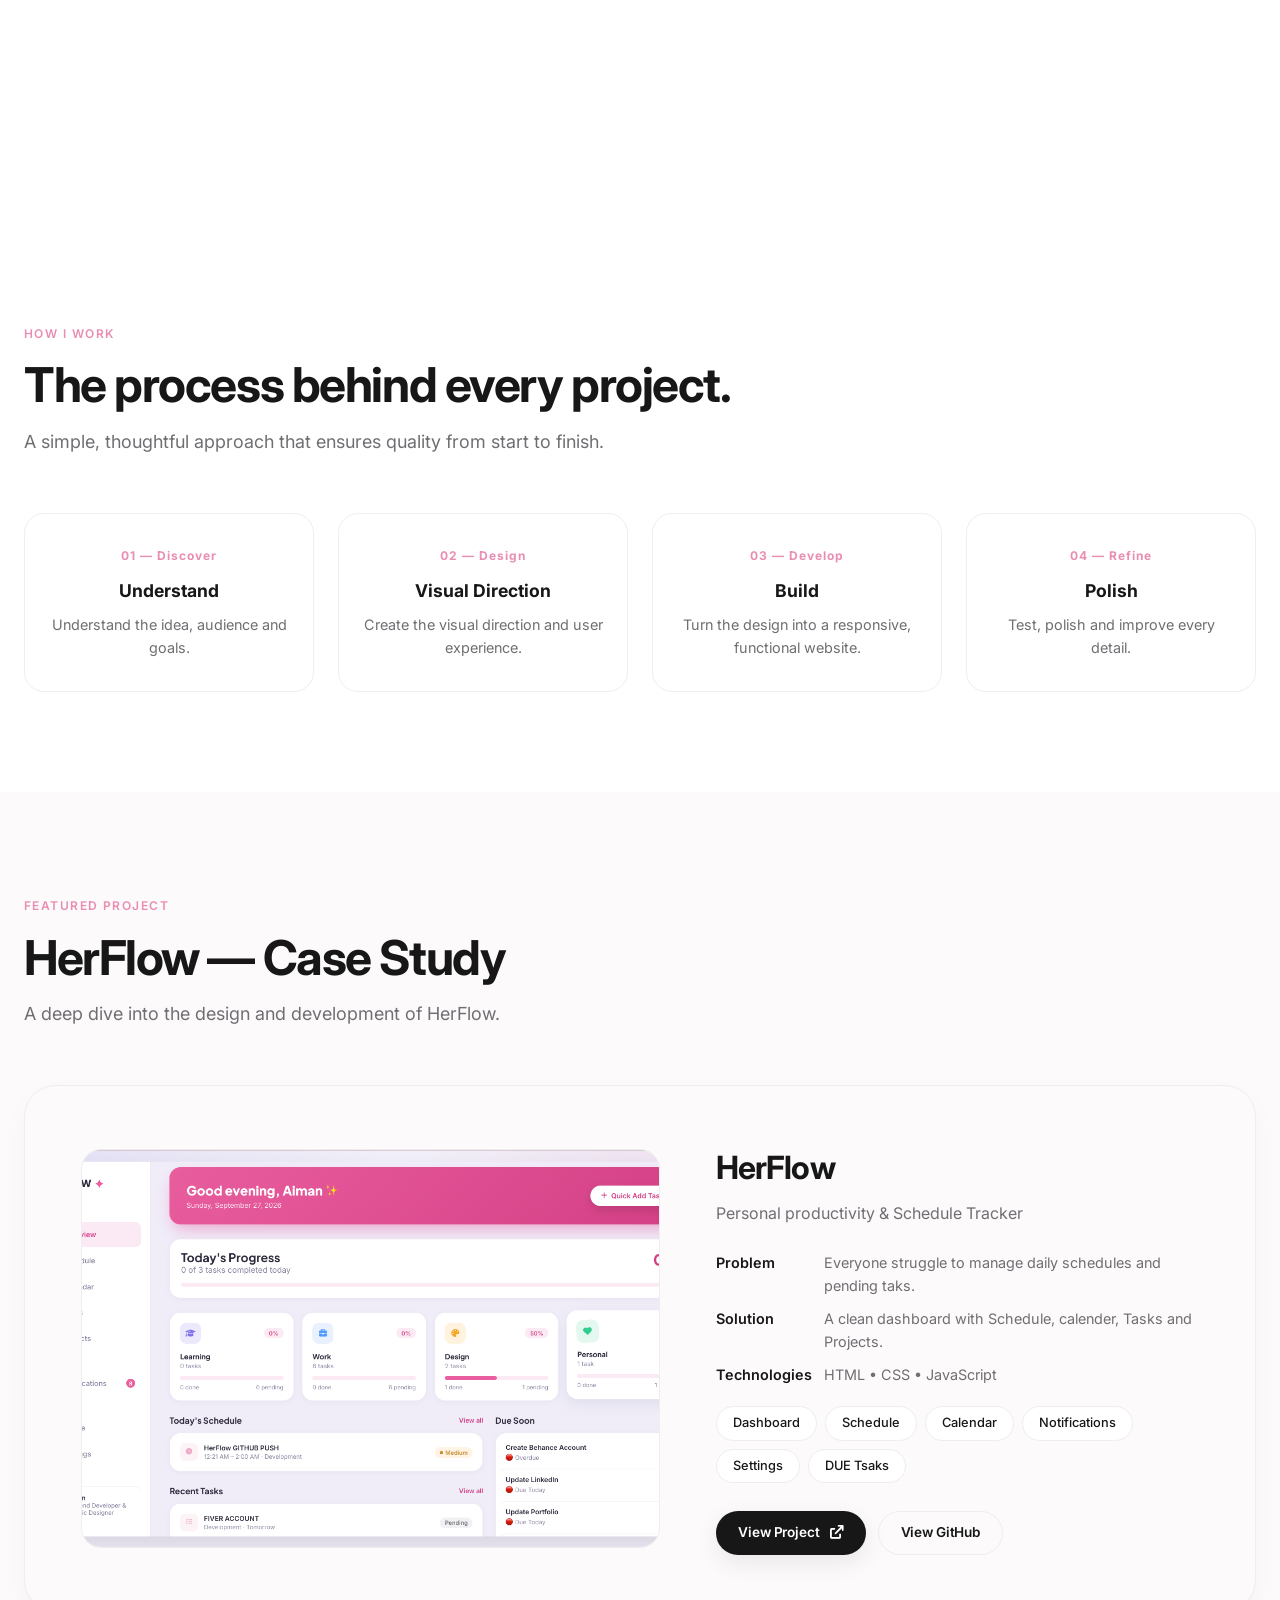
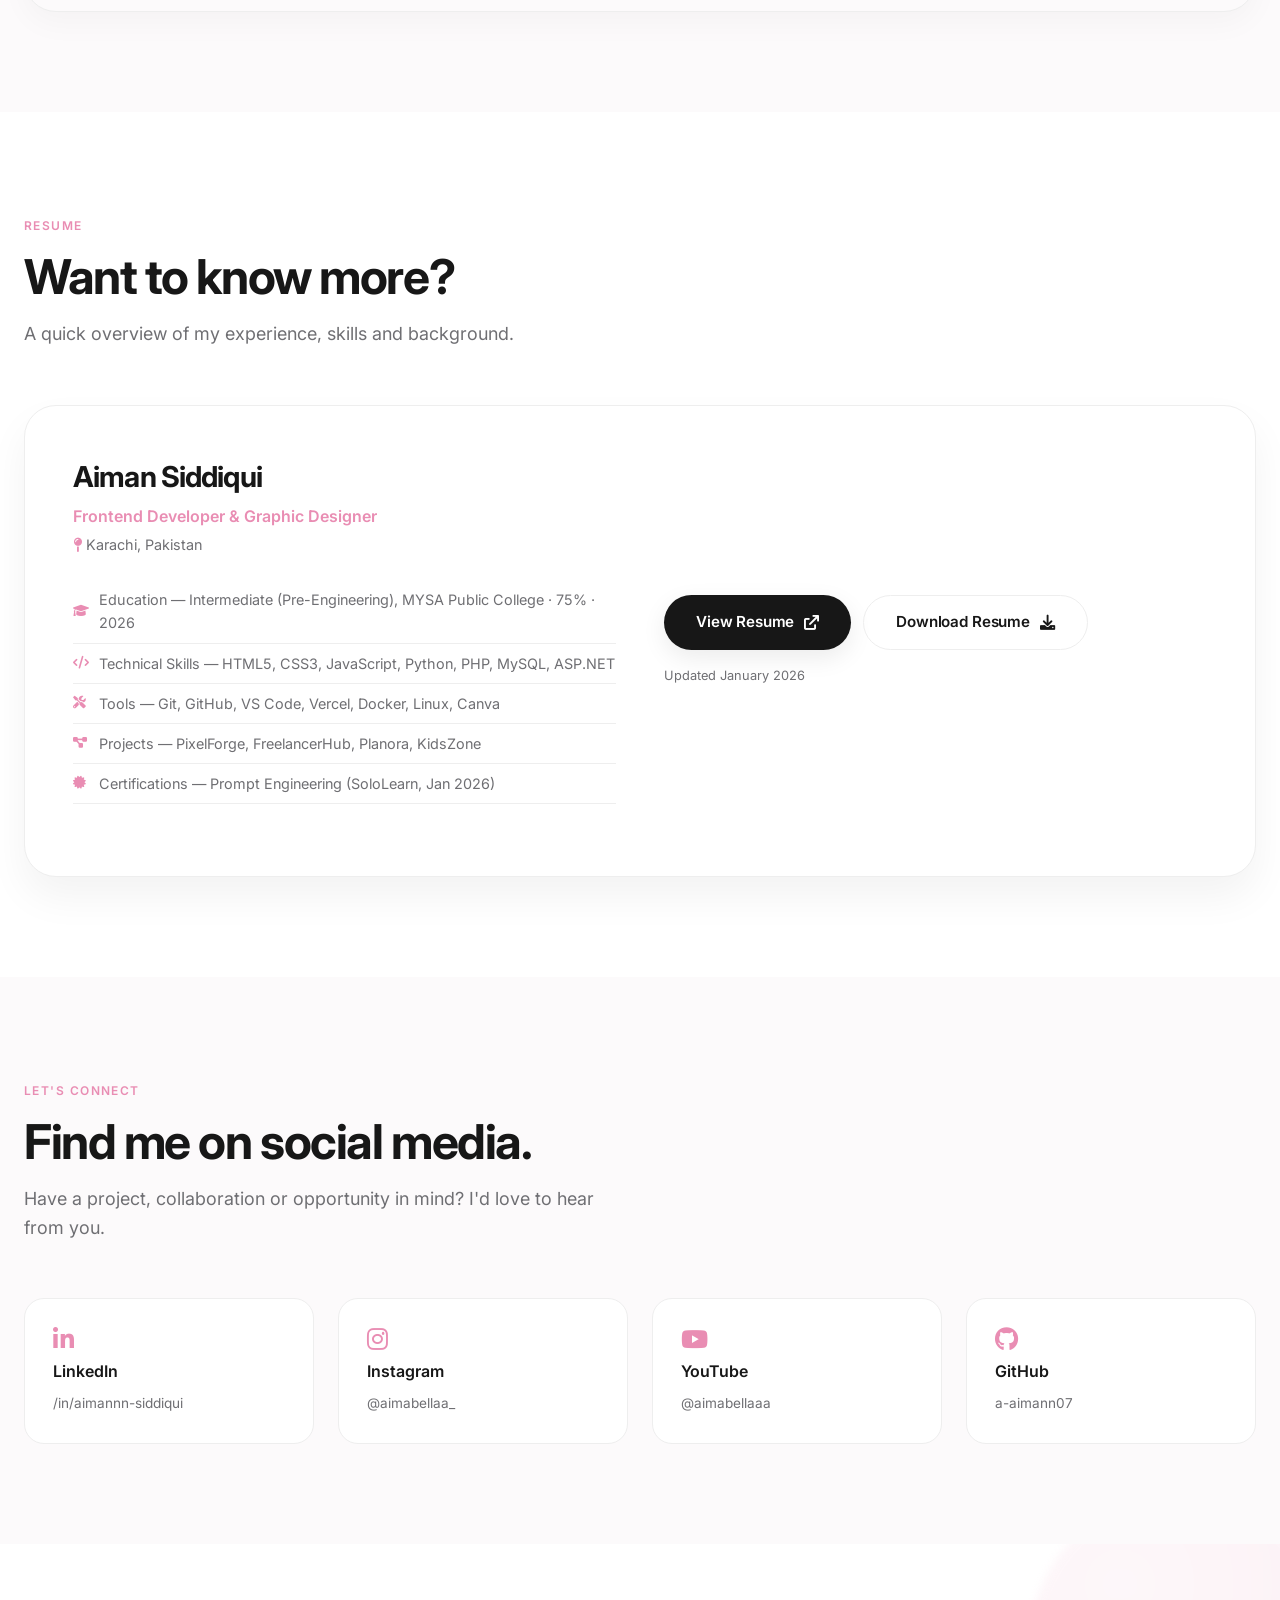
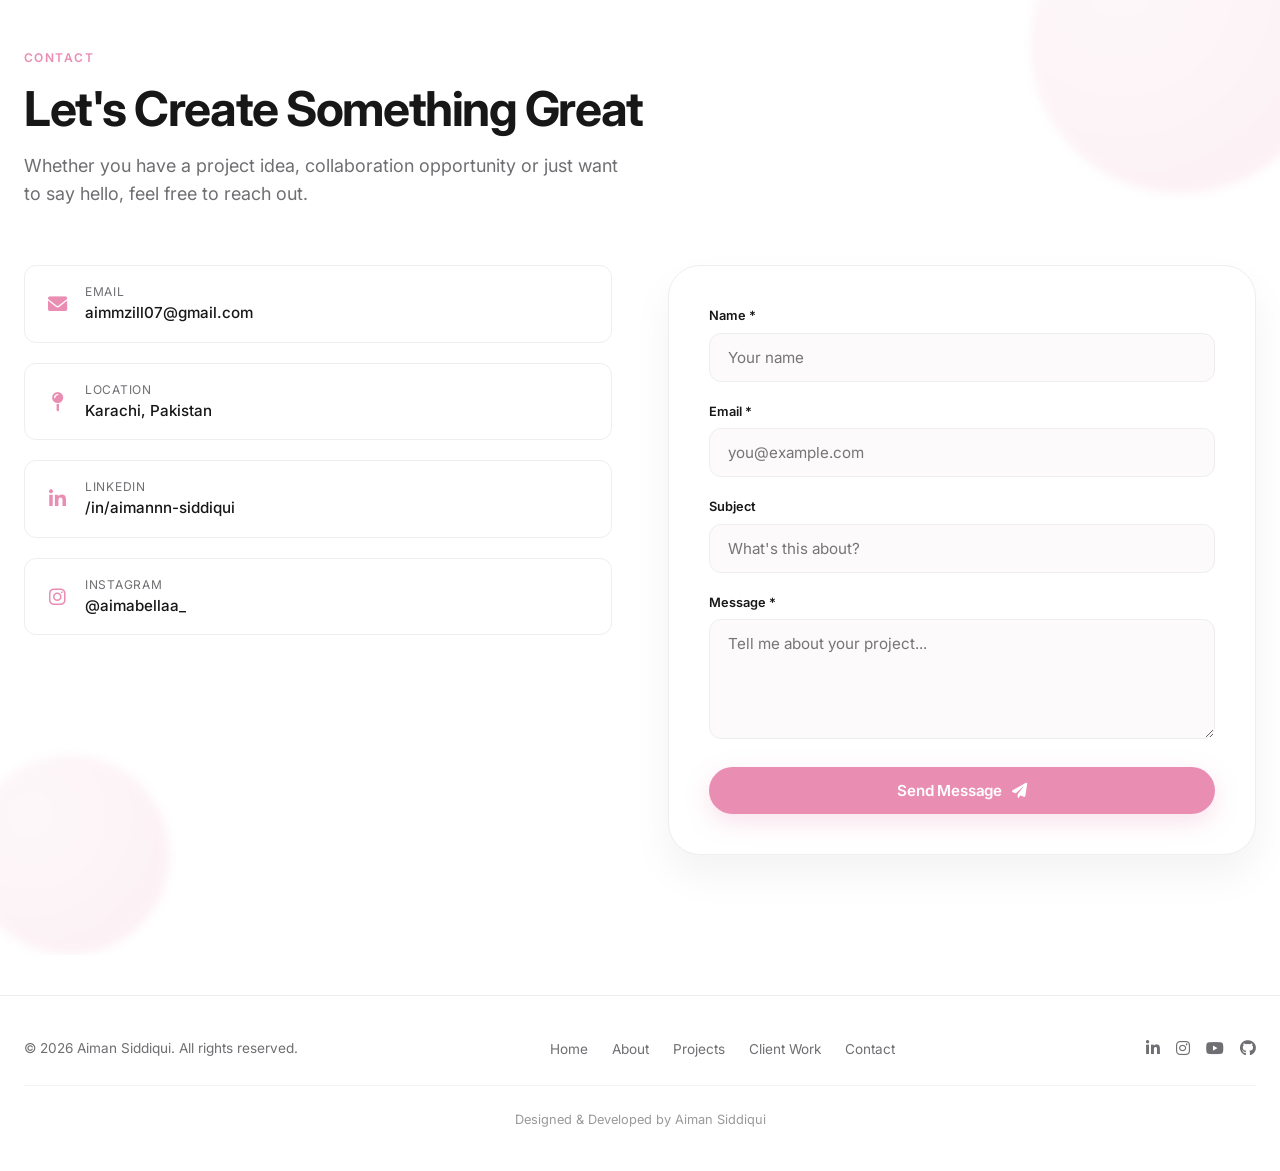
==== commit b82b100a: "Update portfolio" ====
--- a/index.html
+++ b/index.html
@@ -436,7 +436,7 @@
         <button class="filter-btn" data-filter="social">Social Media</button>
         <button class="filter-btn" data-filter="branding">Branding</button>
         <button class="filter-btn" data-filter="posters">Posters</button>
-        <button class="filter-btn" data-filter="product">Product Designs</button>
+        <button class="filter-btn" data-filter="product">Logo Designs</button>
         <button class="filter-btn" data-filter="creative">Creative Designs</button>
       </div>
       <div class="masonry" id="masonryGrid">
@@ -462,12 +462,37 @@
           </div>
         </div>
         <div class="masonry-item reveal reveal-delay-3" data-category="product">
-          <img src="assets/graphic-design/skincare-packaging.png" alt="Skincare packaging design" loading="lazy" />
-          <div class="overlay">
-            <div class="title">Skincare Packaging</div>
-            <div class="cat">Product Designs</div>
-          </div>
-        </div>
+          <img src="assets/graphic-design/d.png" alt="Logo design" loading="lazy" />
+          <div class="overlay">
+            <div class="title">Logo</div>
+            <div class="cat">LOGO Designs</div>
+          </div>
+        </div>
+
+        <div class="masonry-item reveal reveal-delay-3" data-category="product">
+          <img src="assets/graphic-design/Untitled design (2).png" alt="Logo design" loading="lazy" />
+          <div class="overlay">
+            <div class="title">Logo</div>
+            <div class="cat">LOGO Designs</div>
+          </div>
+        </div>
+
+        <div class="masonry-item reveal reveal-delay-3" data-category="product">
+          <img src="assets/graphic-design/Untitled design (1).png" alt="Logo design" loading="lazy" />
+          <div class="overlay">
+            <div class="title">Logo</div>
+            <div class="cat">LOGO Designs</div>
+          </div>
+        </div>
+       
+        <div class="masonry-item reveal reveal-delay-3" data-category="product">
+          <img src="assets/graphic-design/Untitled design.png" alt="Logo design" loading="lazy" />
+          <div class="overlay">
+            <div class="title">Logo</div>
+            <div class="cat">LOGO Designs</div>
+          </div>
+        </div>
+       
         <div class="masonry-item reveal" data-category="creative">
           <img src="assets/graphic-design/abstract-explorations.png" alt="Abstract creative illustration design" loading="lazy" />
           <div class="overlay">
